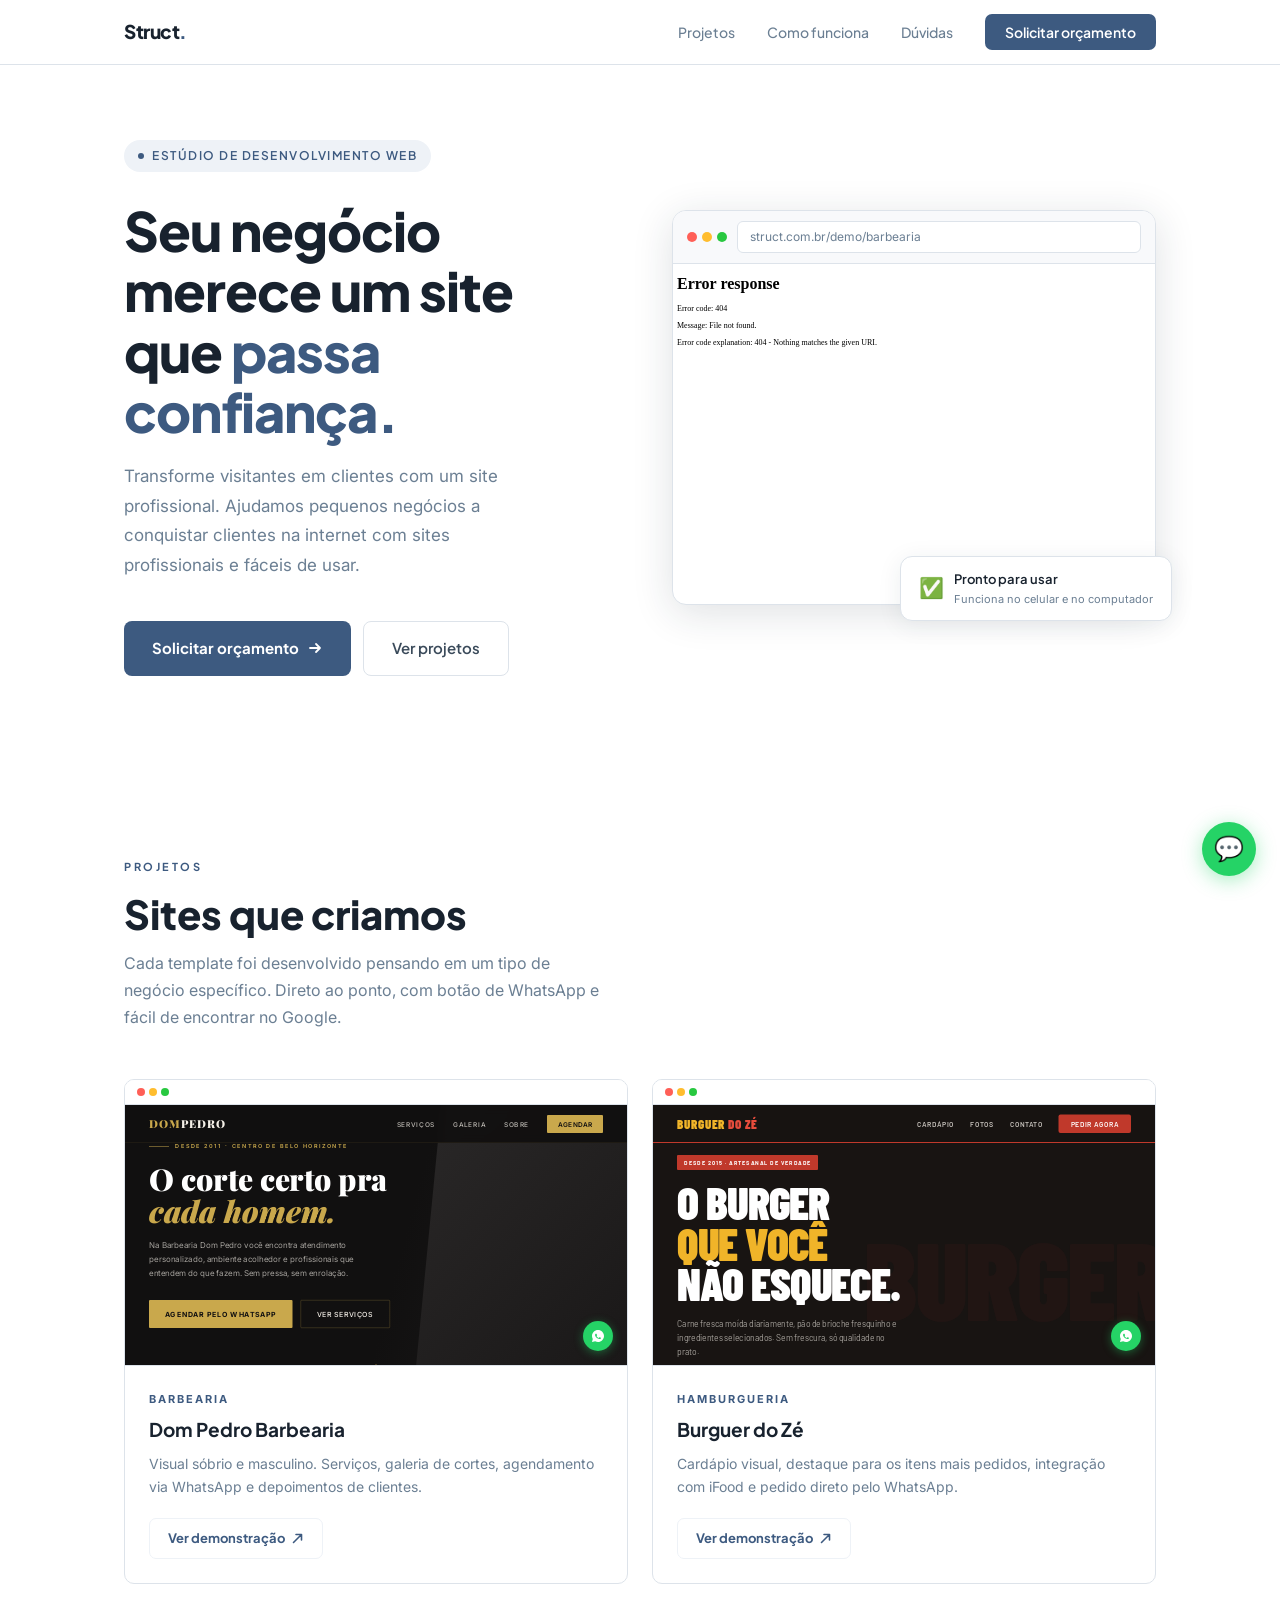
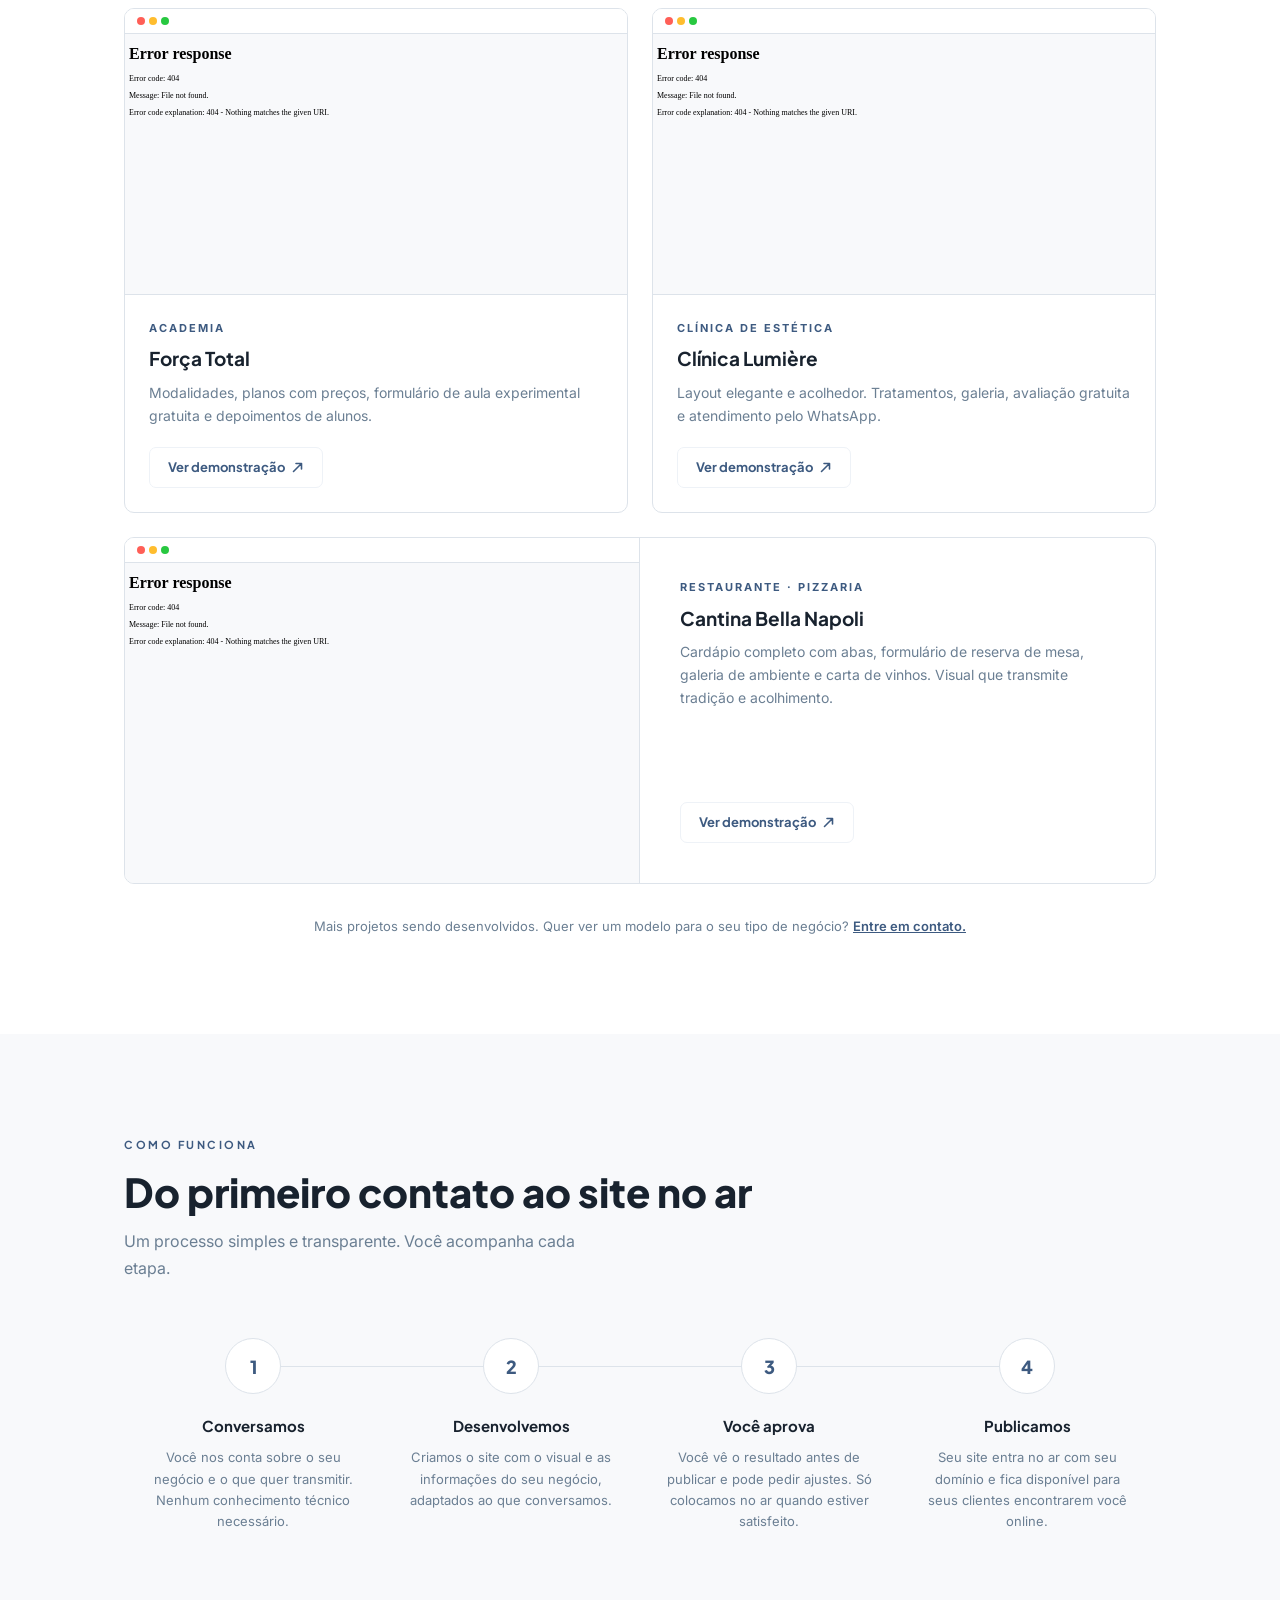
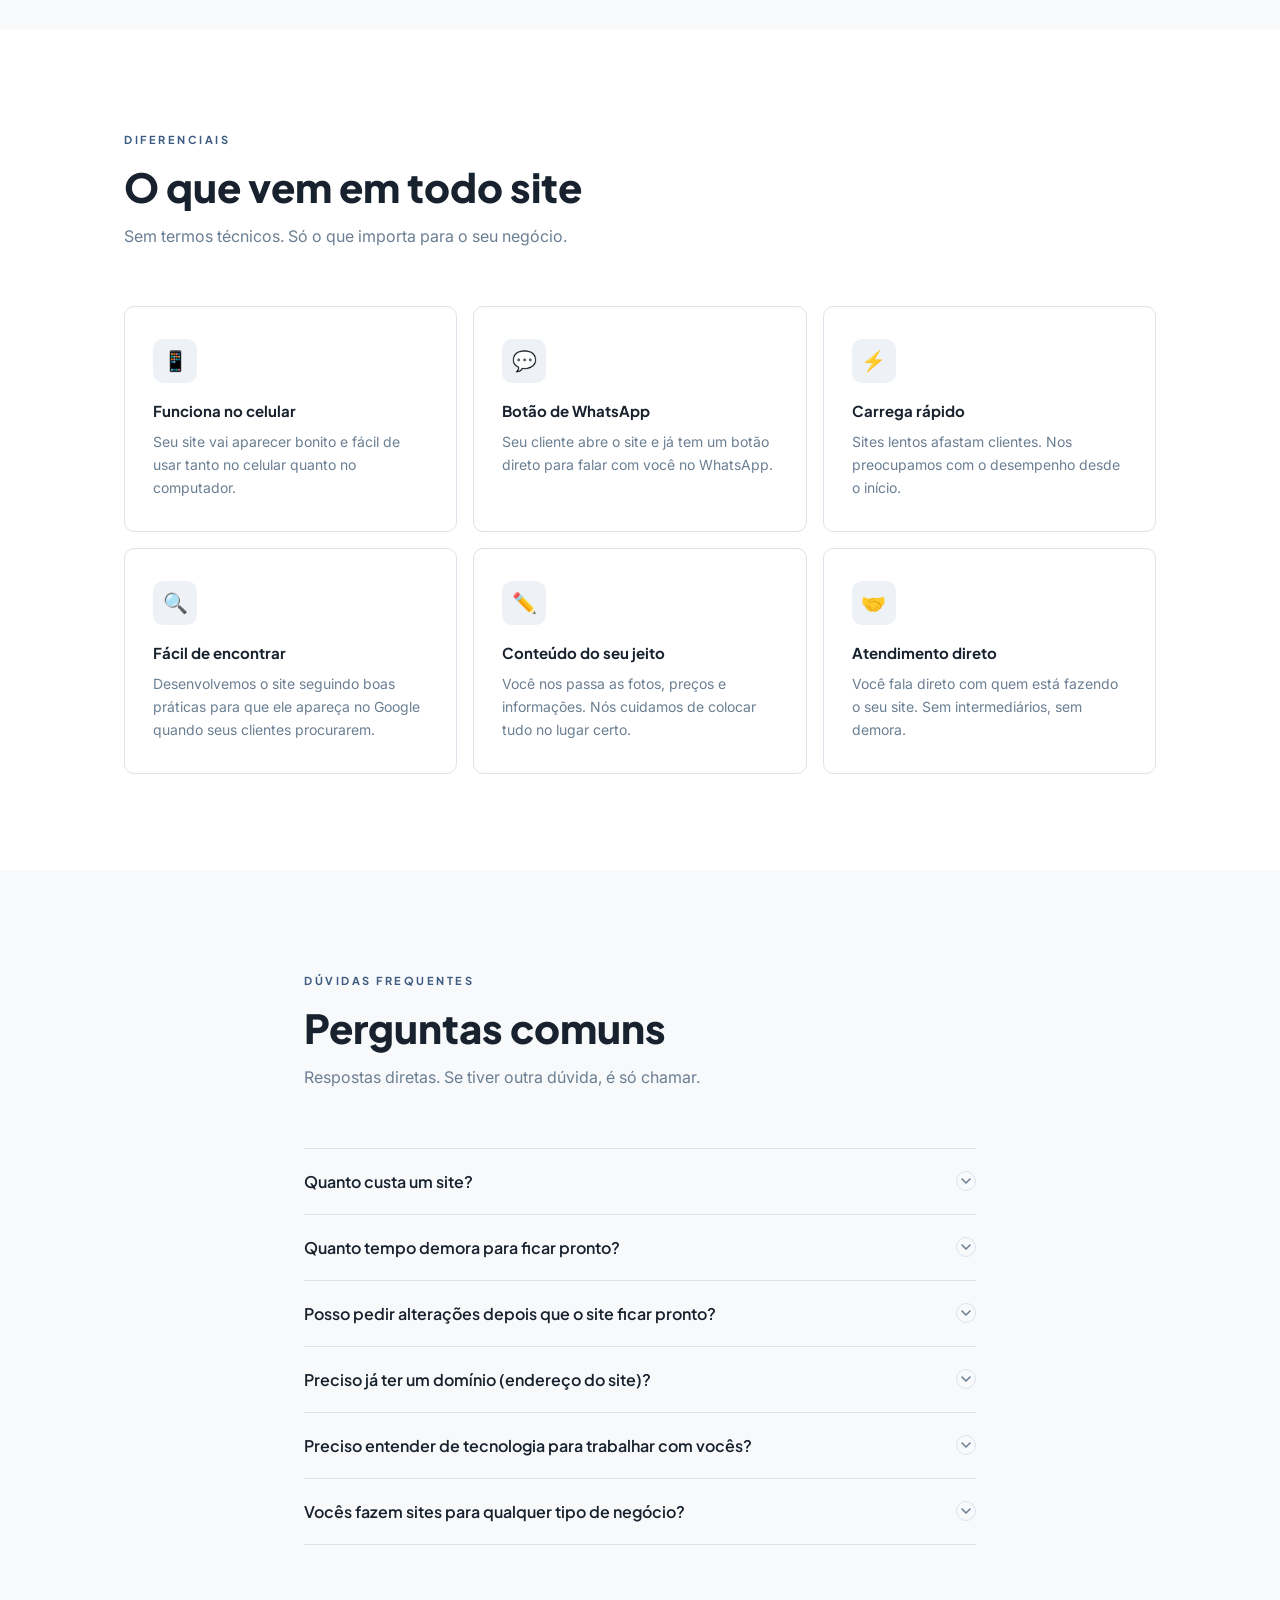
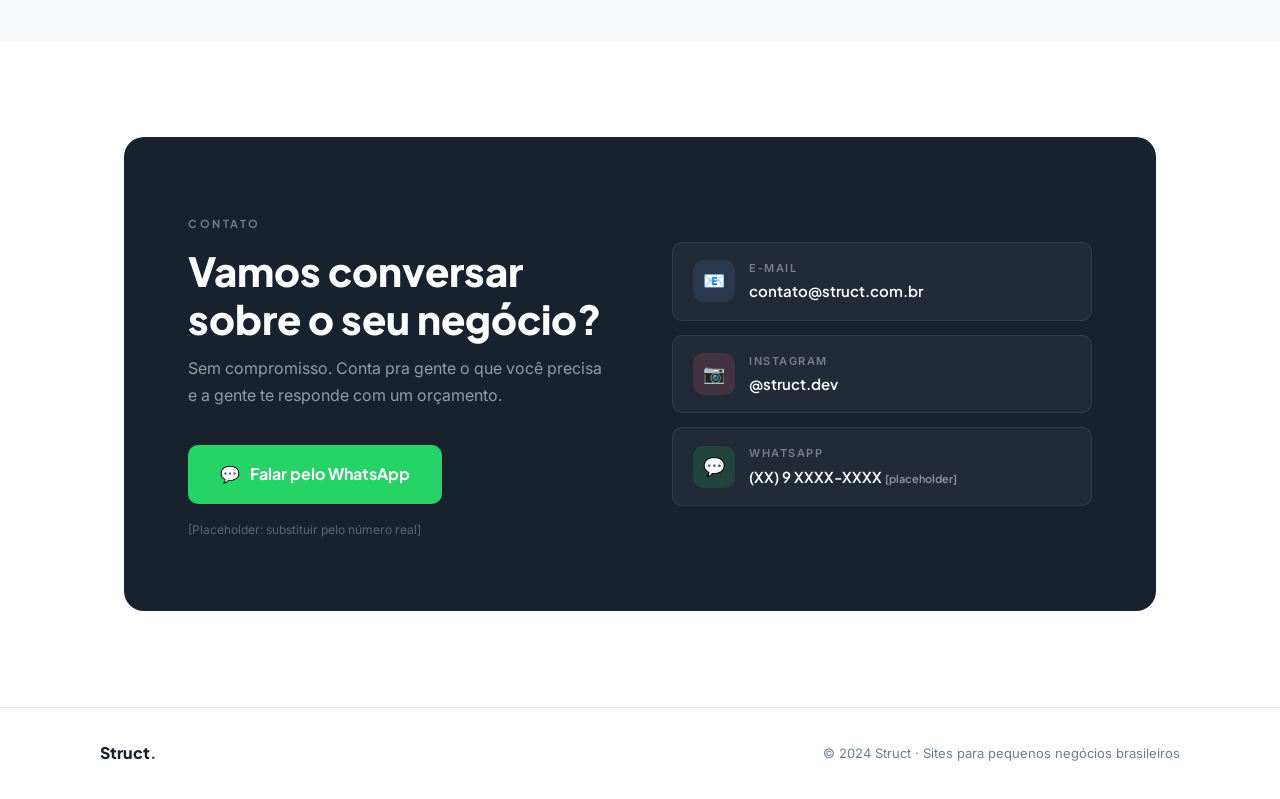
==== index.html @ 27873b00 "Correção final: Agora vai renomeei o css" ====
<!DOCTYPE html>
<html lang="pt-BR">
<head>
<meta charset="UTF-8">
<meta name="viewport" content="width=device-width, initial-scale=1.0">
<title>Struct — Sites para pequenos negócios</title>
<link rel="preconnect" href="https://fonts.googleapis.com">
<link href="https://fonts.googleapis.com/css2?family=Plus+Jakarta+Sans:wght@400;500;600;700;800&family=Inter:wght@400;500&display=swap" rel="stylesheet">

<link rel="stylesheet" href="style1.css">

</head>
<body>

<!-- ─── NAV ──────────────────────────────────────────────────────────────── -->
<nav id="main-nav">
  <div class="nav-inner">
    <a href="#" class="nav-logo">Struct<span>.</span></a>
    <ul class="nav-links">
      <li><a href="#projetos">Projetos</a></li>
      <li><a href="#como-funciona">Como funciona</a></li>
      <li><a href="#faq">Dúvidas</a></li>
      <li><a href="#contato" class="nav-cta">Solicitar orçamento</a></li>
    </ul>
    <button class="nav-mobile-btn" id="nav-toggle" aria-label="Menu">
      <span></span><span></span><span></span>
    </button>
  </div>
</nav>

<!-- ─── HERO ──────────────────────────────────────────────────────────────── -->
<section class="hero" id="hero">
  <div class="hero-text">
    <div class="hero-eyebrow">Estúdio de desenvolvimento web</div>
    <h1>Seu negócio merece um site que <em>passa confiança.</em></h1>
    <p class="hero-sub">
      Transforme visitantes em clientes com um site profissional. Ajudamos pequenos negócios a conquistar clientes na internet com sites profissionais e fáceis de usar.
    </p>
    <div class="hero-buttons">
      <a href="#contato" class="btn-primary">
        Solicitar orçamento
        <svg width="16" height="16" viewBox="0 0 16 16" fill="none"><path d="M3 8h10M9 4l4 4-4 4" stroke="currentColor" stroke-width="1.8" stroke-linecap="round" stroke-linejoin="round"/></svg>
      </a>
      <a href="#projetos" class="btn-secondary">Ver projetos</a>
    </div>
  </div>

  <!-- live preview in browser chrome -->
  <div class="hero-visual">
    <div class="hero-browser">
      <div class="hero-browser-bar">
        <div class="browser-dots">
          <div class="browser-dot"></div>
          <div class="browser-dot"></div>
          <div class="browser-dot"></div>
        </div>
        <div class="browser-url">struct.com.br/demo/barbearia</div>
      </div>
      <div class="hero-iframe-wrap">
        <iframe src="templates/barbearia.html" title="Preview barbearia" loading="lazy" tabindex="-1"></iframe>
      </div>
    </div>
    <div class="hero-badge">
      <div class="hero-badge-icon">✅</div>
      <div>
        <div class="hero-badge-text">Pronto para usar</div>
        <div class="hero-badge-sub">Funciona no celular e no computador</div>
      </div>
    </div>
  </div>
</section>

<!-- ─── PROJECTS ──────────────────────────────────────────────────────────── -->
<section class="section" id="projetos">
  <div class="container">
    <div class="projects-header">
      <div>
        <div class="label">Projetos</div>
        <h2 class="section-title">Sites que criamos</h2>
        <p class="section-sub">Cada template foi desenvolvido pensando em um tipo de negócio específico. Direto ao ponto, com botão de WhatsApp e fácil de encontrar no Google.</p>
      </div>
    </div>

    <div class="projects-grid">

      <!-- Barbearia -->
      <div class="project-card">
        <div class="project-preview">
          <div class="project-preview-bar">
            <div class="project-dots">
              <div class="project-dot"></div>
              <div class="project-dot"></div>
              <div class="project-dot"></div>
            </div>
          </div>
          <div class="project-iframe-outer">
            <iframe src="templates/barbearia/barbearia.html" title="Barbearia" loading="lazy" tabindex="-1"></iframe>
            <div class="project-overlay"></div>
          </div>
        </div>
        <div class="project-info">
          <div class="project-tag">Barbearia</div>
          <div class="project-name">Dom Pedro Barbearia</div>
          <p class="project-desc">Visual sóbrio e masculino. Serviços, galeria de cortes, agendamento via WhatsApp e depoimentos de clientes.</p>
          <a href="https://struct-dev.github.io/barbearia/" target="_blank" class="project-link">
            Ver demonstração
            <svg width="13" height="13" viewBox="0 0 13 13" fill="none"><path d="M2.5 10.5l8-8M5 2.5h5.5v5.5" stroke="currentColor" stroke-width="1.6" stroke-linecap="round" stroke-linejoin="round"/></svg>
          </a>
        </div>
      </div>

      <!-- Hamburgueria -->
      <div class="project-card">
        <div class="project-preview">
          <div class="project-preview-bar">
            <div class="project-dots">
              <div class="project-dot"></div>
              <div class="project-dot"></div>
              <div class="project-dot"></div>
            </div>
          </div>
          <div class="project-iframe-outer">
            <iframe src="templates/hamburgueria/hamburgueria.html" title="Hamburgueria" loading="lazy" tabindex="-1"></iframe>
            <div class="project-overlay"></div>
          </div>
        </div>
        <div class="project-info">
          <div class="project-tag">Hamburgueria</div>
          <div class="project-name">Burguer do Zé</div>
          <p class="project-desc">Cardápio visual, destaque para os itens mais pedidos, integração com iFood e pedido direto pelo WhatsApp.</p>
          <a href="https://struct-dev.github.io/hamburgueria/" target="_blank" class="project-link">
            Ver demonstração
            <svg width="13" height="13" viewBox="0 0 13 13" fill="none"><path d="M2.5 10.5l8-8M5 2.5h5.5v5.5" stroke="currentColor" stroke-width="1.6" stroke-linecap="round" stroke-linejoin="round"/></svg>
          </a>
        </div>
      </div>

      <!-- Academia -->
      <div class="project-card">
        <div class="project-preview">
          <div class="project-preview-bar">
            <div class="project-dots">
              <div class="project-dot"></div>
              <div class="project-dot"></div>
              <div class="project-dot"></div>
            </div>
          </div>
          <div class="project-iframe-outer">
            <iframe src="templates/academia.html" title="Academia" loading="lazy" tabindex="-1"></iframe>
            <div class="project-overlay"></div>
          </div>
        </div>
        <div class="project-info">
          <div class="project-tag">Academia</div>
          <div class="project-name">Força Total</div>
          <p class="project-desc">Modalidades, planos com preços, formulário de aula experimental gratuita e depoimentos de alunos.</p>
          <a href="templates/academia.html" target="_blank" class="project-link">
            Ver demonstração
            <svg width="13" height="13" viewBox="0 0 13 13" fill="none"><path d="M2.5 10.5l8-8M5 2.5h5.5v5.5" stroke="currentColor" stroke-width="1.6" stroke-linecap="round" stroke-linejoin="round"/></svg>
          </a>
        </div>
      </div>

      <!-- Clínica de Estética -->
      <div class="project-card">
        <div class="project-preview">
          <div class="project-preview-bar">
            <div class="project-dots">
              <div class="project-dot"></div>
              <div class="project-dot"></div>
              <div class="project-dot"></div>
            </div>
          </div>
          <div class="project-iframe-outer">
            <iframe src="templates/clinica-estetica.html" title="Clínica" loading="lazy" tabindex="-1"></iframe>
            <div class="project-overlay"></div>
          </div>
        </div>
        <div class="project-info">
          <div class="project-tag">Clínica de Estética</div>
          <div class="project-name">Clínica Lumière</div>
          <p class="project-desc">Layout elegante e acolhedor. Tratamentos, galeria, avaliação gratuita e atendimento pelo WhatsApp.</p>
          <a href="templates/clinica-estetica.html" target="_blank" class="project-link">
            Ver demonstração
            <svg width="13" height="13" viewBox="0 0 13 13" fill="none"><path d="M2.5 10.5l8-8M5 2.5h5.5v5.5" stroke="currentColor" stroke-width="1.6" stroke-linecap="round" stroke-linejoin="round"/></svg>
          </a>
        </div>
      </div>

      <!-- Restaurante — full width -->
      <div class="project-card" style="grid-column: 1 / -1;">
        <div style="display:grid; grid-template-columns:1fr 1fr; align-items:stretch;">
          <div class="project-preview" style="border-bottom:none; border-right:1px solid var(--rule);">
            <div class="project-preview-bar">
              <div class="project-dots">
                <div class="project-dot"></div>
                <div class="project-dot"></div>
                <div class="project-dot"></div>
              </div>
            </div>
            <div class="project-iframe-outer" style="height:320px;">
              <iframe src="templates/restaurante-pizzaria.html" title="Restaurante" loading="lazy" tabindex="-1"></iframe>
              <div class="project-overlay"></div>
            </div>
          </div>
          <div class="project-info" style="justify-content:center; padding:40px;">
            <div class="project-tag">Restaurante · Pizzaria</div>
            <div class="project-name">Cantina Bella Napoli</div>
            <p class="project-desc" style="margin-bottom:24px;">Cardápio completo com abas, formulário de reserva de mesa, galeria de ambiente e carta de vinhos. Visual que transmite tradição e acolhimento.</p>
            <a href="templates/restaurante-pizzaria.html" target="_blank" class="project-link">
              Ver demonstração
              <svg width="13" height="13" viewBox="0 0 13 13" fill="none"><path d="M2.5 10.5l8-8M5 2.5h5.5v5.5" stroke="currentColor" stroke-width="1.6" stroke-linecap="round" stroke-linejoin="round"/></svg>
            </a>
          </div>
        </div>
      </div>

    </div><!-- /projects-grid -->

    <!-- placeholder notice -->
    <p style="text-align:center; margin-top:32px; font-size:13px; color:var(--ink-soft);">
      Mais projetos sendo desenvolvidos. Quer ver um modelo para o seu tipo de negócio? <a href="#contato" style="color:var(--slate); font-weight:600;">Entre em contato.</a>
    </p>

  </div>
</section>

<!-- ─── HOW IT WORKS ──────────────────────────────────────────────────────── -->
<section class="section section--surface" id="como-funciona">
  <div class="container">
    <div class="label">Como funciona</div>
    <h2 class="section-title">Do primeiro contato ao site no ar</h2>
    <p class="section-sub">Um processo simples e transparente. Você acompanha cada etapa.</p>

    <div class="steps">
      <div class="step">
        <div class="step-num">1</div>
        <div class="step-title">Conversamos</div>
        <p class="step-text">Você nos conta sobre o seu negócio e o que quer transmitir. Nenhum conhecimento técnico necessário.</p>
      </div>
      <div class="step">
        <div class="step-num">2</div>
        <div class="step-title">Desenvolvemos</div>
        <p class="step-text">Criamos o site com o visual e as informações do seu negócio, adaptados ao que conversamos.</p>
      </div>
      <div class="step">
        <div class="step-num">3</div>
        <div class="step-title">Você aprova</div>
        <p class="step-text">Você vê o resultado antes de publicar e pode pedir ajustes. Só colocamos no ar quando estiver satisfeito.</p>
      </div>
      <div class="step">
        <div class="step-num">4</div>
        <div class="step-title">Publicamos</div>
        <p class="step-text">Seu site entra no ar com seu domínio e fica disponível para seus clientes encontrarem você online.</p>
      </div>
    </div>
  </div>
</section>

<!-- ─── DIFFERENTIALS ────────────────────────────────────────────────────── -->
<section class="section" id="diferenciais">
  <div class="container">
    <div class="label">Diferenciais</div>
    <h2 class="section-title">O que vem em todo site</h2>
    <p class="section-sub">Sem termos técnicos. Só o que importa para o seu negócio.</p>

    <div class="diff-grid">
      <div class="diff-card">
        <div class="diff-icon">📱</div>
        <div class="diff-title">Funciona no celular</div>
        <p class="diff-text">Seu site vai aparecer bonito e fácil de usar tanto no celular quanto no computador.</p>
      </div>
      <div class="diff-card">
        <div class="diff-icon">💬</div>
        <div class="diff-title">Botão de WhatsApp</div>
        <p class="diff-text">Seu cliente abre o site e já tem um botão direto para falar com você no WhatsApp.</p>
      </div>
      <div class="diff-card">
        <div class="diff-icon">⚡</div>
        <div class="diff-title">Carrega rápido</div>
        <p class="diff-text">Sites lentos afastam clientes. Nos preocupamos com o desempenho desde o início.</p>
      </div>
      <div class="diff-card">
        <div class="diff-icon">🔍</div>
        <div class="diff-title">Fácil de encontrar</div>
        <p class="diff-text">Desenvolvemos o site seguindo boas práticas para que ele apareça no Google quando seus clientes procurarem.</p>
      </div>
      <div class="diff-card">
        <div class="diff-icon">✏️</div>
        <div class="diff-title">Conteúdo do seu jeito</div>
        <p class="diff-text">Você nos passa as fotos, preços e informações. Nós cuidamos de colocar tudo no lugar certo.</p>
      </div>
      <div class="diff-card">
        <div class="diff-icon">🤝</div>
        <div class="diff-title">Atendimento direto</div>
        <p class="diff-text">Você fala direto com quem está fazendo o seu site. Sem intermediários, sem demora.</p>
      </div>
    </div>
  </div>
</section>

<!-- ─── FAQ ──────────────────────────────────────────────────────────────── -->
<section class="section section--surface" id="faq">
  <div class="container" style="max-width:720px;">
    <div class="label">Dúvidas frequentes</div>
    <h2 class="section-title">Perguntas comuns</h2>
    <p class="section-sub">Respostas diretas. Se tiver outra dúvida, é só chamar.</p>

    <div class="faq-list">

      <div class="faq-item">
        <button class="faq-question" data-faq>
          Quanto custa um site?
          <div class="faq-chevron">
            <svg width="12" height="12" viewBox="0 0 12 12" fill="none"><path d="M2 4l4 4 4-4" stroke="#6b7f93" stroke-width="1.6" stroke-linecap="round" stroke-linejoin="round"/></svg>
          </div>
        </button>
        <div class="faq-answer">
          <div class="faq-answer-inner">O valor varia de acordo com o que você precisa. Trabalhamos com orçamento personalizado após entendermos o seu negócio. Entre em contato sem compromisso e conversamos sobre o que faz sentido para você. <strong>[Placeholder: valores a definir]</strong></div>
        </div>
      </div>

      <div class="faq-item">
        <button class="faq-question" data-faq>
          Quanto tempo demora para ficar pronto?
          <div class="faq-chevron">
            <svg width="12" height="12" viewBox="0 0 12 12" fill="none"><path d="M2 4l4 4 4-4" stroke="#6b7f93" stroke-width="1.6" stroke-linecap="round" stroke-linejoin="round"/></svg>
          </div>
        </button>
        <div class="faq-answer">
          <div class="faq-answer-inner">Em geral, um site simples fica pronto entre 7 e 14 dias após você nos enviar as informações e fotos do negócio. O prazo exato depende do tamanho do projeto e dos ajustes solicitados.</div>
        </div>
      </div>

      <div class="faq-item">
        <button class="faq-question" data-faq>
          Posso pedir alterações depois que o site ficar pronto?
          <div class="faq-chevron">
            <svg width="12" height="12" viewBox="0 0 12 12" fill="none"><path d="M2 4l4 4 4-4" stroke="#6b7f93" stroke-width="1.6" stroke-linecap="round" stroke-linejoin="round"/></svg>
          </div>
        </button>
        <div class="faq-answer">
          <div class="faq-answer-inner">Sim. Antes da publicação, você pode pedir os ajustes que quiser. Após publicar, alterações pontuais fazem parte do nosso acompanhamento. Mudanças maiores são combinadas separadamente.</div>
        </div>
      </div>

      <div class="faq-item">
        <button class="faq-question" data-faq>
          Preciso já ter um domínio (endereço do site)?
          <div class="faq-chevron">
            <svg width="12" height="12" viewBox="0 0 12 12" fill="none"><path d="M2 4l4 4 4-4" stroke="#6b7f93" stroke-width="1.6" stroke-linecap="round" stroke-linejoin="round"/></svg>
          </div>
        </button>
        <div class="faq-answer">
          <div class="faq-answer-inner">Não precisa. Se quiser, cuidamos do registro do domínio para você. É um processo simples e nós orientamos tudo.</div>
        </div>
      </div>

      <div class="faq-item">
        <button class="faq-question" data-faq>
          Preciso entender de tecnologia para trabalhar com vocês?
          <div class="faq-chevron">
            <svg width="12" height="12" viewBox="0 0 12 12" fill="none"><path d="M2 4l4 4 4-4" stroke="#6b7f93" stroke-width="1.6" stroke-linecap="round" stroke-linejoin="round"/></svg>
          </div>
        </button>
        <div class="faq-answer">
          <div class="faq-answer-inner">Não. Você só precisa nos contar sobre o seu negócio e nos enviar as fotos e informações que quiser no site. O resto é com a gente.</div>
        </div>
      </div>

      <div class="faq-item">
        <button class="faq-question" data-faq>
          Vocês fazem sites para qualquer tipo de negócio?
          <div class="faq-chevron">
            <svg width="12" height="12" viewBox="0 0 12 12" fill="none"><path d="M2 4l4 4 4-4" stroke="#6b7f93" stroke-width="1.6" stroke-linecap="round" stroke-linejoin="round"/></svg>
          </div>
        </button>
        <div class="faq-answer">
          <div class="faq-answer-inner">Nosso foco são pequenos negócios brasileiros: barbearias, restaurantes, academias, clínicas, hamburguerias e negócios semelhantes. Se tiver dúvida se o seu negócio se encaixa, é só perguntar.</div>
        </div>
      </div>

    </div>
  </div>
</section>

<!-- ─── CONTACT ───────────────────────────────────────────────────────────── -->
<section class="section" id="contato">
  <div class="container">
    <div class="contact-box">
      <div>
        <div class="label" style="color:rgba(255,255,255,0.4);">Contato</div>
        <h2 class="section-title">Vamos conversar sobre o seu negócio?</h2>
        <p class="section-sub">Sem compromisso. Conta pra gente o que você precisa e a gente te responde com um orçamento.</p>
        <a href="https://wa.me/55XXXXXXXXXXX?text=Olá! Vi o portfólio da Struct e quero um orçamento para o meu negócio." class="btn-wa">
          <span>💬</span>
          Falar pelo WhatsApp
        </a>
        <p style="font-size:12px; color:rgba(255,255,255,0.3); margin-top:-8px;">
          [Placeholder: substituir pelo número real]
        </p>
      </div>

      <div class="contact-channels">
        <a href="mailto:contato@struct.com.br" class="contact-channel">
          <div class="channel-icon channel-icon--mail">📧</div>
          <div>
            <div class="channel-label">E-mail</div>
            <div class="channel-value">contato@struct.com.br</div>
          </div>
        </a>
        <a href="https://instagram.com/struct" target="_blank" class="contact-channel">
          <div class="channel-icon channel-icon--ig">📷</div>
          <div>
            <div class="channel-label">Instagram</div>
            <div class="channel-value">@struct.dev</div>
          </div>
        </a>
        <a href="https://wa.me/55XXXXXXXXXXX" class="contact-channel">
          <div class="channel-icon channel-icon--wa">💬</div>
          <div>
            <div class="channel-label">WhatsApp</div>
            <div class="channel-value">(XX) 9 XXXX-XXXX <span style="font-size:11px; opacity:.5;">[placeholder]</span></div>
          </div>
        </a>
      </div>
    </div>
  </div>
</section>

<!-- ─── FOOTER ────────────────────────────────────────────────────────────── -->
<footer>
  <div class="footer-inner">
    <a href="#" class="footer-logo">Struct<span>.</span></a>
    <p class="footer-copy">© 2024 Struct · Sites para pequenos negócios brasileiros</p>
  </div>
</footer>

<!-- whatsapp float -->
<a href="https://wa.me/55XXXXXXXXXXX" class="wa-float" title="Falar no WhatsApp">💬</a>

<!-- ─── JS ────────────────────────────────────────────────────────────────── -->
<script>
  // Mobile nav toggle
  const navToggle = document.getElementById('nav-toggle');
  const mainNav   = document.getElementById('main-nav');

  navToggle.addEventListener('click', () => {
    mainNav.classList.toggle('nav-mobile-open');
  });

  // Close mobile nav on link click
  document.querySelectorAll('.nav-links a').forEach(link => {
    link.addEventListener('click', () => mainNav.classList.remove('nav-mobile-open'));
  });

  // FAQ accordion
  document.querySelectorAll('[data-faq]').forEach(btn => {
    btn.addEventListener('click', () => {
      const item = btn.closest('.faq-item');
      const isOpen = item.classList.contains('open');

      // close all
      document.querySelectorAll('.faq-item.open').forEach(el => el.classList.remove('open'));

      // open clicked if it was closed
      if (!isOpen) item.classList.add('open');
    });
  });

  // Rotate hero preview on project card hover
  const heroIframe = document.querySelector('.hero-iframe-wrap iframe');
  const heroUrl = document.querySelector('.browser-url');

  const previews = [
    { src: 'templates/barbearia.html',          url: 'struct.com.br/demo/barbearia' },
    { src: 'templates/hamburgueria.html',        url: 'struct.com.br/demo/hamburgueria' },
    { src: 'templates/academia.html',            url: 'struct.com.br/demo/academia' },
    { src: 'templates/clinica-estetica.html',    url: 'struct.com.br/demo/clinica' },
    { src: 'templates/restaurante-pizzaria.html',url: 'struct.com.br/demo/restaurante' },
  ];

  document.querySelectorAll('.project-card').forEach((card, i) => {
    card.addEventListener('mouseenter', () => {
      if (!heroIframe) return;
      const p = previews[i];
      if (p && heroIframe.src !== location.origin + '/' + p.src) {
        heroIframe.src = p.src;
        heroUrl.textContent = p.url;
      }
    });
  });
</script>
</body>
</html>
---- style1.css ----
/* ─── RESET & BASE ─────────────────────────────────────────────────────────── */
*, *::before, *::after { margin: 0; padding: 0; box-sizing: border-box; }
html { scroll-behavior: smooth; font-size: 16px; }

:root {
  --slate:    #3d5a80;
  --slate-h:  #2e4668;
  --slate-bg: #eef2f7;
  --ink:      #18222e;
  --ink-mid:  #3a4a5a;
  --ink-soft: #6b7f93;
  --rule:     #dde3ea;
  --surface:  #f8f9fb;
  --white:    #ffffff;
  --green:    #25D366;

  --radius:   10px;
  --shadow:   0 4px 24px rgba(30,45,60,0.08);
  --shadow-h: 0 8px 40px rgba(30,45,60,0.14);
}

body {
  background: var(--white);
  color: var(--ink);
  font-family: 'Inter', sans-serif;
  line-height: 1.65;
  -webkit-font-smoothing: antialiased;
}

/* ─── UTILITIES ────────────────────────────────────────────────────────────── */
.container {
  max-width: 1080px;
  margin: 0 auto;
  padding: 0 24px;
}

.label {
  display: inline-block;
  font-family: 'Plus Jakarta Sans', sans-serif;
  font-size: 11px;
  font-weight: 700;
  letter-spacing: 2.5px;
  text-transform: uppercase;
  color: var(--slate);
  margin-bottom: 14px;
}

.section-title {
  font-family: 'Plus Jakarta Sans', sans-serif;
  font-size: clamp(28px, 4vw, 40px);
  font-weight: 800;
  color: var(--ink);
  line-height: 1.2;
  margin-bottom: 12px;
}

.section-sub {
  font-size: 16px;
  color: var(--ink-soft);
  max-width: 480px;
  line-height: 1.7;
  margin-bottom: 56px;
}

/* ─── NAV ──────────────────────────────────────────────────────────────────── */
nav {
  position: fixed; top: 0; left: 0; right: 0; z-index: 200;
  background: rgba(255,255,255,0.92);
  backdrop-filter: blur(16px);
  border-bottom: 1px solid var(--rule);
}

.nav-inner {
  display: flex;
  align-items: center;
  justify-content: space-between;
  height: 64px;
  max-width: 1080px;
  margin: 0 auto;
  padding: 0 24px;
}

.nav-logo {
  font-family: 'Plus Jakarta Sans', sans-serif;
  font-size: 19px;
  font-weight: 800;
  color: var(--ink);
  text-decoration: none;
  letter-spacing: -0.5px;
}

.nav-logo span {
  color: var(--slate);
}

.nav-links {
  display: flex;
  align-items: center;
  gap: 32px;
  list-style: none;
}

.nav-links a {
  font-family: 'Plus Jakarta Sans', sans-serif;
  font-size: 14px;
  font-weight: 500;
  color: var(--ink-soft);
  text-decoration: none;
  transition: color .2s;
}
.nav-links a:hover { color: var(--ink); }

.nav-cta {
  background: var(--slate);
  color: var(--white) !important;
  padding: 9px 20px;
  border-radius: 7px;
  font-weight: 600 !important;
  transition: background .2s !important;
}
.nav-cta:hover { background: var(--slate-h) !important; }

.nav-mobile-btn {
  display: none;
  background: none; border: none;
  cursor: pointer;
  flex-direction: column;
  gap: 5px;
  padding: 4px;
}
.nav-mobile-btn span {
  display: block; width: 22px; height: 2px;
  background: var(--ink); border-radius: 2px;
  transition: all .25s;
}

/* ─── HERO ─────────────────────────────────────────────────────────────────── */
.hero {
  padding: 140px 24px 80px;
  max-width: 1080px;
  margin: 0 auto;
  display: grid;
  grid-template-columns: 1fr 1fr;
  gap: 64px;
  align-items: center;
}

.hero-text {}

.hero-eyebrow {
  display: inline-flex;
  align-items: center;
  gap: 8px;
  background: var(--slate-bg);
  color: var(--slate);
  font-family: 'Plus Jakarta Sans', sans-serif;
  font-size: 12px;
  font-weight: 600;
  letter-spacing: 1.5px;
  text-transform: uppercase;
  padding: 6px 14px;
  border-radius: 100px;
  margin-bottom: 28px;
}

.hero-eyebrow::before {
  content: '';
  width: 6px; height: 6px;
  background: var(--slate);
  border-radius: 50%;
  flex-shrink: 0;
}

.hero h1 {
  font-family: 'Plus Jakarta Sans', sans-serif;
  font-size: clamp(36px, 5vw, 54px);
  font-weight: 800;
  line-height: 1.12;
  color: var(--ink);
  letter-spacing: -1px;
  margin-bottom: 20px;
}

.hero h1 em {
  font-style: normal;
  color: var(--slate);
}

.hero-sub {
  font-size: 17px;
  color: var(--ink-soft);
  line-height: 1.75;
  margin-bottom: 40px;
  max-width: 400px;
}

.hero-buttons {
  display: flex;
  gap: 12px;
  flex-wrap: wrap;
}

.btn-primary {
  background: var(--slate);
  color: var(--white);
  padding: 14px 28px;
  border-radius: 8px;
  font-family: 'Plus Jakarta Sans', sans-serif;
  font-size: 15px;
  font-weight: 700;
  text-decoration: none;
  border: none; cursor: pointer;
  transition: background .2s, transform .15s;
  display: inline-flex; align-items: center; gap: 8px;
}
.btn-primary:hover { background: var(--slate-h); transform: translateY(-1px); }

.btn-secondary {
  background: transparent;
  color: var(--ink-mid);
  padding: 14px 28px;
  border-radius: 8px;
  border: 1.5px solid var(--rule);
  font-family: 'Plus Jakarta Sans', sans-serif;
  font-size: 15px;
  font-weight: 600;
  text-decoration: none;
  transition: border-color .2s, color .2s;
  display: inline-flex; align-items: center; gap: 8px;
}
.btn-secondary:hover { border-color: var(--slate); color: var(--slate); }

/* Hero visual side */
.hero-visual {
  position: relative;
}

.hero-browser {
  background: var(--white);
  border-radius: 14px;
  box-shadow: var(--shadow-h);
  overflow: hidden;
  border: 1px solid var(--rule);
}

.hero-browser-bar {
  background: var(--surface);
  padding: 10px 14px;
  display: flex;
  align-items: center;
  gap: 10px;
  border-bottom: 1px solid var(--rule);
}

.browser-dots {
  display: flex; gap: 5px;
}
.browser-dot {
  width: 10px; height: 10px;
  border-radius: 50%;
}
.browser-dot:nth-child(1) { background: #ff5f57; }
.browser-dot:nth-child(2) { background: #ffbd2e; }
.browser-dot:nth-child(3) { background: #28c840; }

.browser-url {
  flex: 1;
  background: var(--white);
  border: 1px solid var(--rule);
  border-radius: 6px;
  padding: 5px 12px;
  font-size: 12px;
  color: var(--ink-soft);
  font-family: 'Inter', monospace;
}

.hero-iframe-wrap {
  height: 340px;
  overflow: hidden;
  position: relative;
}

.hero-iframe-wrap iframe {
  width: 200%;
  height: 200%;
  border: none;
  transform: scale(0.5);
  transform-origin: top left;
  pointer-events: none;
}

.hero-badge {
  position: absolute;
  bottom: -16px; right: -16px;
  background: var(--white);
  border: 1px solid var(--rule);
  border-radius: 12px;
  padding: 12px 18px;
  box-shadow: var(--shadow);
  display: flex;
  align-items: center;
  gap: 10px;
}

.hero-badge-icon { font-size: 20px; }
.hero-badge-text { font-family: 'Plus Jakarta Sans', sans-serif; font-size: 13px; font-weight: 600; color: var(--ink); }
.hero-badge-sub { font-size: 11px; color: var(--ink-soft); }

/* ─── SECTION WRAPPER ──────────────────────────────────────────────────────── */
.section {
  padding: 96px 0;
}

.section--surface {
  background: var(--surface);
}

.section--dark {
  background: var(--ink);
}

/* ─── PROJECTS ─────────────────────────────────────────────────────────────── */
.projects-header {
  display: flex;
  justify-content: space-between;
  align-items: flex-end;
  margin-bottom: 48px;
  gap: 24px;
  flex-wrap: wrap;
}

.projects-header .section-sub {
  margin-bottom: 0;
}

.projects-grid {
  display: grid;
  grid-template-columns: 1fr 1fr;
  gap: 24px;
}

.project-card {
  background: var(--white);
  border-radius: var(--radius);
  border: 1px solid var(--rule);
  overflow: hidden;
  transition: box-shadow .25s, transform .25s;
  display: flex;
  flex-direction: column;
}

.project-card:hover {
  box-shadow: var(--shadow-h);
  transform: translateY(-3px);
}

/* project preview window */
.project-preview {
  position: relative;
  background: var(--surface);
  border-bottom: 1px solid var(--rule);
}

.project-preview-bar {
  background: var(--white);
  padding: 8px 12px;
  display: flex;
  align-items: center;
  gap: 8px;
  border-bottom: 1px solid var(--rule);
}

.project-dots { display: flex; gap: 4px; }
.project-dot {
  width: 8px; height: 8px; border-radius: 50%;
}
.project-dot:nth-child(1) { background: #ff5f57; }
.project-dot:nth-child(2) { background: #ffbd2e; }
.project-dot:nth-child(3) { background: #28c840; }

.project-iframe-outer {
  height: 260px;
  overflow: hidden;
  position: relative;
}

.project-iframe-outer iframe {
  width: 200%;
  height: 200%;
  border: none;
  transform: scale(0.5);
  transform-origin: top left;
  pointer-events: none;
  display: block;
}

.project-overlay {
  position: absolute;
  inset: 0;
  background: transparent;
  cursor: default;
}

/* project info */
.project-info {
  padding: 24px;
  display: flex;
  flex-direction: column;
  flex: 1;
}

.project-tag {
  font-size: 11px;
  font-weight: 700;
  letter-spacing: 2px;
  text-transform: uppercase;
  color: var(--slate);
  margin-bottom: 6px;
}

.project-name {
  font-family: 'Plus Jakarta Sans', sans-serif;
  font-size: 19px;
  font-weight: 700;
  color: var(--ink);
  margin-bottom: 6px;
}

.project-desc {
  font-size: 14px;
  color: var(--ink-soft);
  line-height: 1.65;
  flex: 1;
  margin-bottom: 20px;
}

.project-link {
  display: inline-flex;
  align-items: center;
  gap: 6px;
  font-family: 'Plus Jakarta Sans', sans-serif;
  font-size: 13px;
  font-weight: 700;
  color: var(--slate);
  text-decoration: none;
  padding: 9px 18px;
  border: 1.5px solid var(--slate-bg);
  border-radius: 7px;
  align-self: flex-start;
  transition: background .2s, border-color .2s;
}

.project-link:hover {
  background: var(--slate-bg);
  border-color: var(--slate);
}

.project-link svg { flex-shrink: 0; }

/* ─── HOW IT WORKS ─────────────────────────────────────────────────────────── */
.steps {
  display: grid;
  grid-template-columns: repeat(4, 1fr);
  gap: 0;
  margin-top: 56px;
  position: relative;
}

/* connecting line */
.steps::before {
  content: '';
  position: absolute;
  top: 28px;
  left: calc(12.5% + 16px);
  right: calc(12.5% + 16px);
  height: 1px;
  background: var(--rule);
  z-index: 0;
}

.step {
  display: flex;
  flex-direction: column;
  align-items: center;
  text-align: center;
  padding: 0 20px;
  position: relative;
  z-index: 1;
}

.step-num {
  width: 56px; height: 56px;
  border-radius: 50%;
  background: var(--white);
  border: 1.5px solid var(--rule);
  display: flex; align-items: center; justify-content: center;
  font-family: 'Plus Jakarta Sans', sans-serif;
  font-size: 18px;
  font-weight: 800;
  color: var(--slate);
  margin-bottom: 20px;
  flex-shrink: 0;
  transition: background .2s, border-color .2s;
}

.step:hover .step-num {
  background: var(--slate);
  color: var(--white);
  border-color: var(--slate);
}

.step-title {
  font-family: 'Plus Jakarta Sans', sans-serif;
  font-size: 15px;
  font-weight: 700;
  color: var(--ink);
  margin-bottom: 8px;
}

.step-text {
  font-size: 13px;
  color: var(--ink-soft);
  line-height: 1.65;
}

/* ─── DIFFERENTIALS ────────────────────────────────────────────────────────── */
.diff-grid {
  display: grid;
  grid-template-columns: repeat(3, 1fr);
  gap: 16px;
  margin-top: 56px;
}

.diff-card {
  background: var(--white);
  border: 1px solid var(--rule);
  border-radius: var(--radius);
  padding: 32px 28px;
  transition: box-shadow .2s;
}

.diff-card:hover {
  box-shadow: var(--shadow);
}

.diff-icon {
  width: 44px; height: 44px;
  background: var(--slate-bg);
  border-radius: 10px;
  display: flex; align-items: center; justify-content: center;
  font-size: 20px;
  margin-bottom: 16px;
}

.diff-title {
  font-family: 'Plus Jakarta Sans', sans-serif;
  font-size: 15px;
  font-weight: 700;
  color: var(--ink);
  margin-bottom: 6px;
}

.diff-text {
  font-size: 14px;
  color: var(--ink-soft);
  line-height: 1.65;
}

/* ─── FAQ ──────────────────────────────────────────────────────────────────── */
.faq-list {
  margin-top: 48px;
  display: flex;
  flex-direction: column;
  gap: 0;
  border-top: 1px solid var(--rule);
}

.faq-item {
  border-bottom: 1px solid var(--rule);
}

.faq-question {
  display: flex;
  align-items: center;
  justify-content: space-between;
  gap: 16px;
  padding: 22px 0;
  cursor: pointer;
  background: none;
  border: none;
  width: 100%;
  text-align: left;
  font-family: 'Plus Jakarta Sans', sans-serif;
  font-size: 16px;
  font-weight: 600;
  color: var(--ink);
  transition: color .2s;
}

.faq-question:hover { color: var(--slate); }

.faq-chevron {
  width: 20px; height: 20px;
  border: 1.5px solid var(--rule);
  border-radius: 50%;
  display: flex; align-items: center; justify-content: center;
  flex-shrink: 0;
  transition: transform .25s, background .2s, border-color .2s;
}

.faq-chevron svg { transition: transform .25s; }

.faq-item.open .faq-chevron {
  background: var(--slate);
  border-color: var(--slate);
}

.faq-item.open .faq-chevron svg { transform: rotate(180deg); }
.faq-item.open .faq-chevron svg path { stroke: white; }

.faq-answer {
  max-height: 0;
  overflow: hidden;
  transition: max-height .3s ease, padding .3s ease;
}

.faq-answer-inner {
  padding: 0 0 22px;
  font-size: 15px;
  color: var(--ink-soft);
  line-height: 1.75;
  max-width: 600px;
}

.faq-item.open .faq-answer {
  max-height: 200px;
}

/* ─── CONTACT ──────────────────────────────────────────────────────────────── */
.contact-box {
  background: var(--ink);
  border-radius: 20px;
  padding: 72px 64px;
  display: grid;
  grid-template-columns: 1fr 1fr;
  gap: 64px;
  align-items: center;
}

.contact-box .section-title { color: var(--white); margin-bottom: 12px; }

.contact-box .section-sub {
  color: rgba(255,255,255,0.55);
  margin-bottom: 36px;
}

.contact-channels {
  display: flex;
  flex-direction: column;
  gap: 14px;
}

.contact-channel {
  display: flex;
  align-items: center;
  gap: 14px;
  text-decoration: none;
  padding: 16px 20px;
  border-radius: 10px;
  border: 1px solid rgba(255,255,255,0.08);
  background: rgba(255,255,255,0.04);
  transition: background .2s, border-color .2s;
}
.contact-channel:hover { background: rgba(255,255,255,0.08); border-color: rgba(255,255,255,0.15); }

.channel-icon {
  width: 42px; height: 42px;
  border-radius: 10px;
  display: flex; align-items: center; justify-content: center;
  font-size: 18px;
  flex-shrink: 0;
}

.channel-icon--wa  { background: rgba(37,211,102,0.15); }
.channel-icon--mail { background: rgba(61,90,128,0.3); }
.channel-icon--ig  { background: rgba(255,100,130,0.15); }

.channel-label {
  font-size: 11px;
  font-weight: 600;
  letter-spacing: 1.5px;
  text-transform: uppercase;
  color: rgba(255,255,255,0.4);
  margin-bottom: 2px;
}

.channel-value {
  font-family: 'Plus Jakarta Sans', sans-serif;
  font-size: 15px;
  font-weight: 600;
  color: var(--white);
}

/* big whatsapp button */
.btn-wa {
  display: inline-flex;
  align-items: center;
  gap: 10px;
  background: var(--green);
  color: var(--white);
  padding: 16px 32px;
  border-radius: 10px;
  font-family: 'Plus Jakarta Sans', sans-serif;
  font-size: 16px;
  font-weight: 700;
  text-decoration: none;
  transition: opacity .2s, transform .15s;
  margin-bottom: 24px;
}
.btn-wa:hover { opacity: 0.9; transform: translateY(-1px); }

/* ─── FOOTER ───────────────────────────────────────────────────────────────── */
footer {
  border-top: 1px solid var(--rule);
  padding: 32px 24px;
}

.footer-inner {
  max-width: 1080px;
  margin: 0 auto;
  display: flex;
  align-items: center;
  justify-content: space-between;
  gap: 16px;
  flex-wrap: wrap;
}

.footer-logo {
  font-family: 'Plus Jakarta Sans', sans-serif;
  font-size: 16px;
  font-weight: 800;
  color: var(--ink);
  text-decoration: none;
}
.footer-logo span { color: var(--slate); }

.footer-copy {
  font-size: 13px;
  color: var(--ink-soft);
}

/* ─── WHATSAPP FLOAT ───────────────────────────────────────────────────────── */
.wa-float {
  position: fixed;
  bottom: 24px; right: 24px;
  z-index: 300;
  background: var(--green);
  color: white;
  width: 54px; height: 54px;
  border-radius: 50%;
  display: flex; align-items: center; justify-content: center;
  text-decoration: none;
  box-shadow: 0 4px 20px rgba(37,211,102,0.4);
  font-size: 24px;
  transition: transform .2s;
}
.wa-float:hover { transform: scale(1.08); }

/* ─── MOBILE ───────────────────────────────────────────────────────────────── */
@media (max-width: 900px) {
  .nav-links { display: none; }
  .nav-mobile-btn { display: flex; }

  .hero {
    grid-template-columns: 1fr;
    padding: 100px 24px 56px;
    gap: 40px;
  }

  .hero-visual { display: none; }

  .projects-grid { grid-template-columns: 1fr; }

  .steps {
    grid-template-columns: 1fr 1fr;
    gap: 40px;
  }
  .steps::before { display: none; }

  .diff-grid { grid-template-columns: 1fr 1fr; }

  .contact-box {
    grid-template-columns: 1fr;
    padding: 40px 28px;
    gap: 40px;
  }

  .projects-header { flex-direction: column; align-items: flex-start; }
}

@media (max-width: 600px) {
  .steps { grid-template-columns: 1fr; }
  .diff-grid { grid-template-columns: 1fr; }
  .hero h1 { font-size: 36px; }
}

/* ─── MOBILE NAV OPEN ──────────────────────────────────────────────────────── */
.nav-mobile-open .nav-links {
  display: flex;
  flex-direction: column;
  position: fixed;
  top: 64px; left: 0; right: 0;
  background: var(--white);
  border-bottom: 1px solid var(--rule);
  padding: 20px 24px 24px;
  gap: 20px;
  box-shadow: 0 8px 24px rgba(0,0,0,0.06);
}
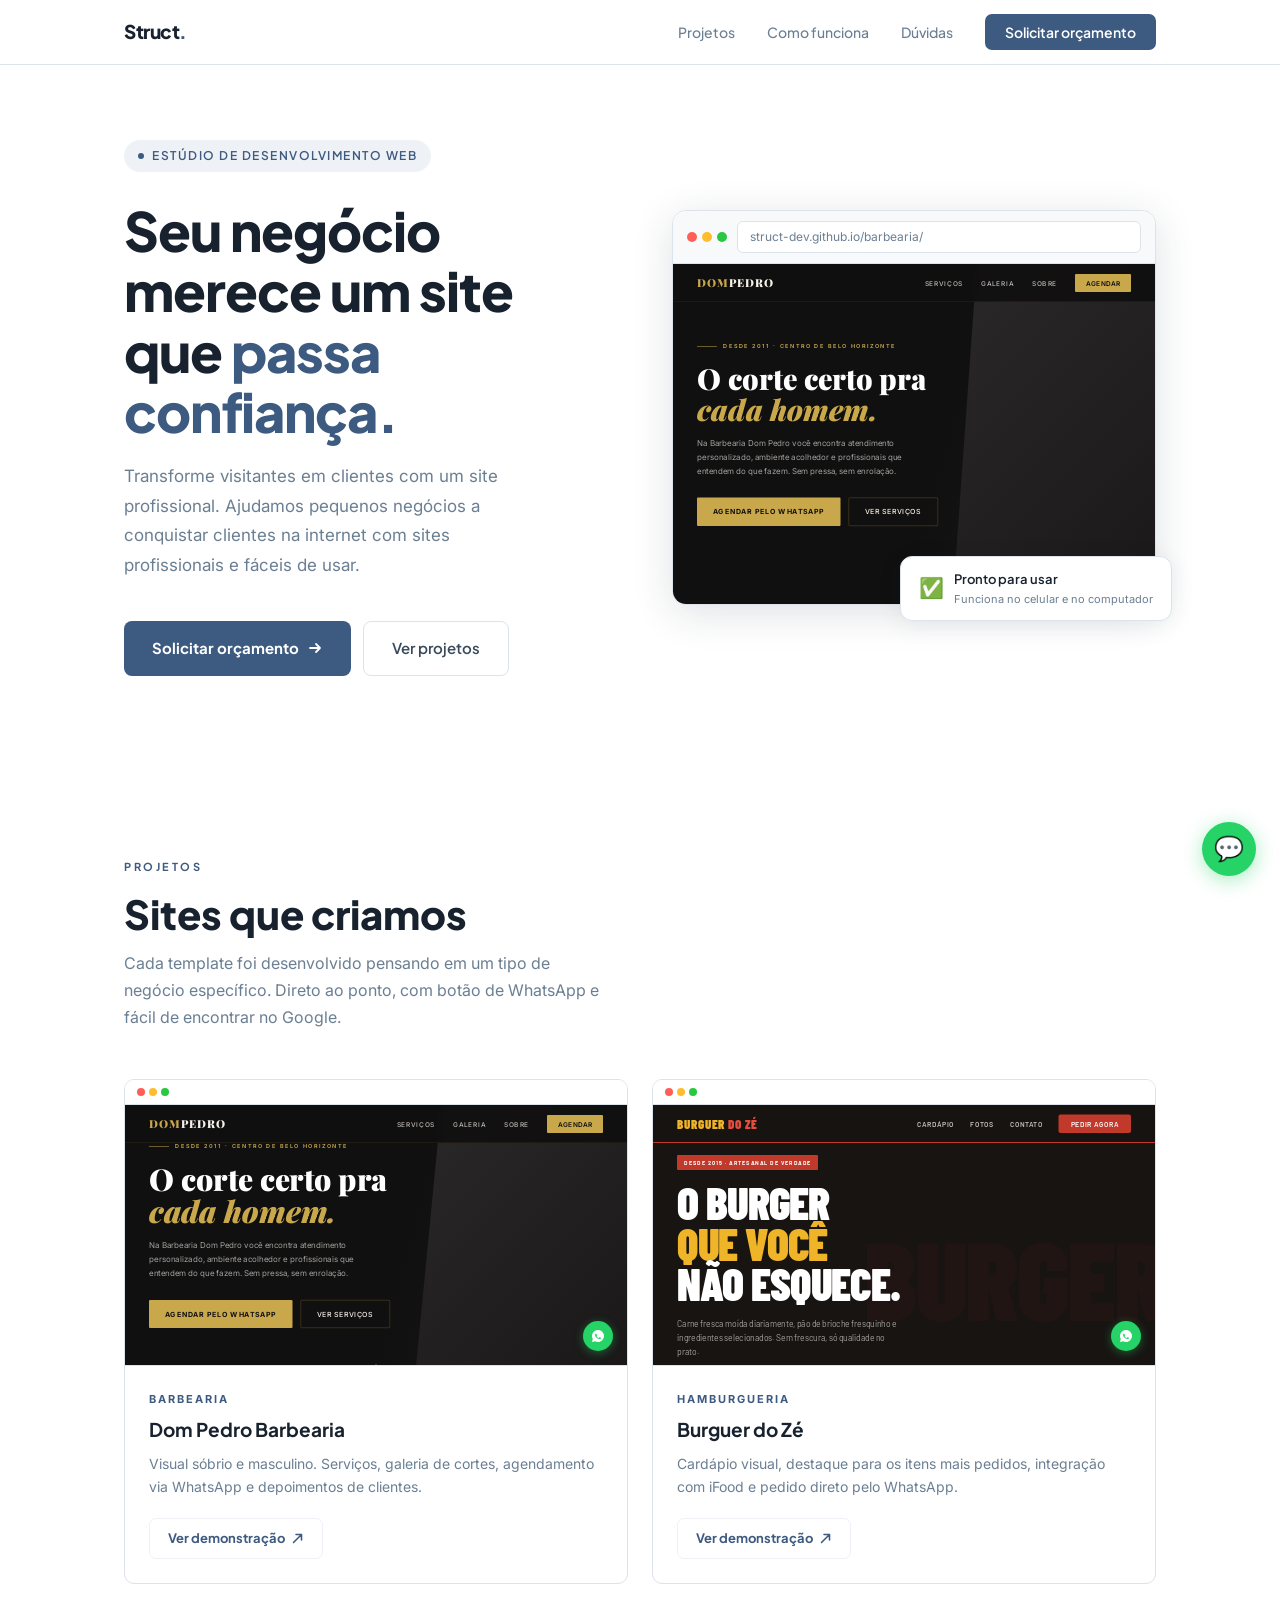
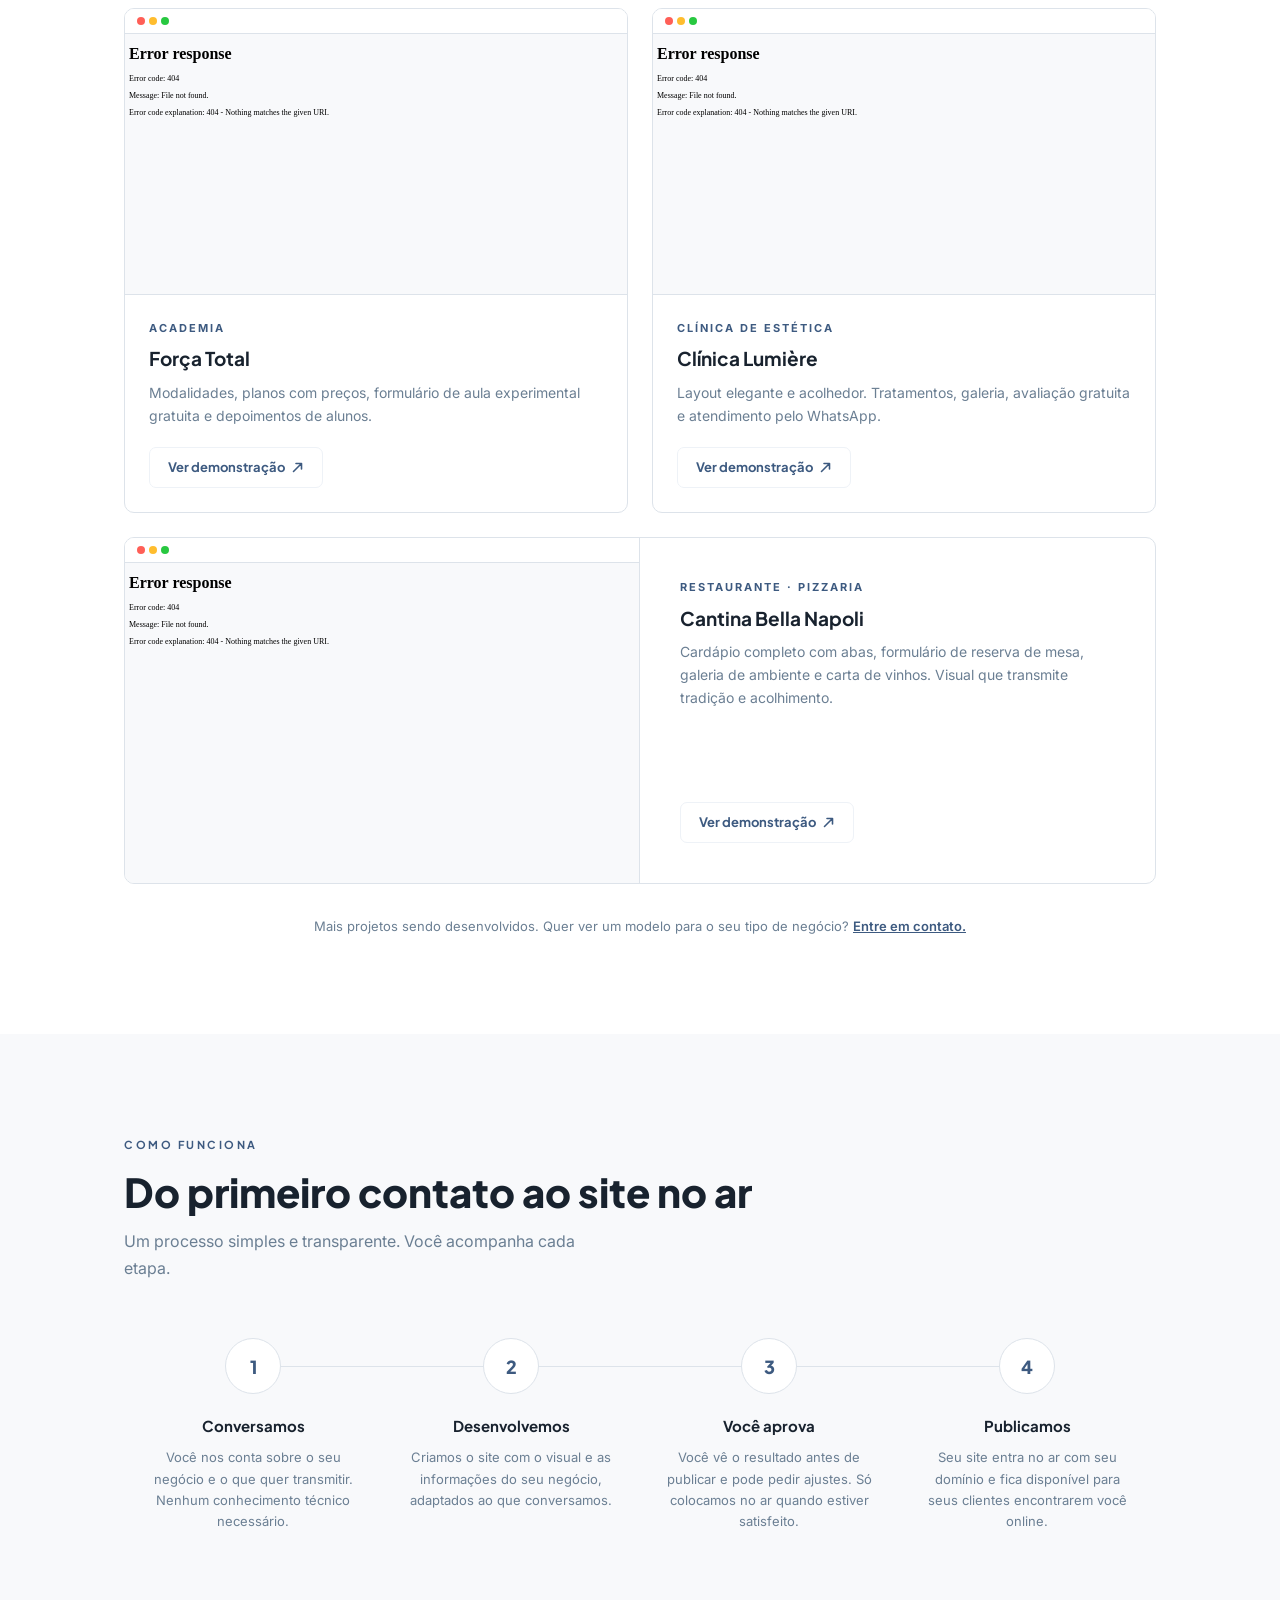
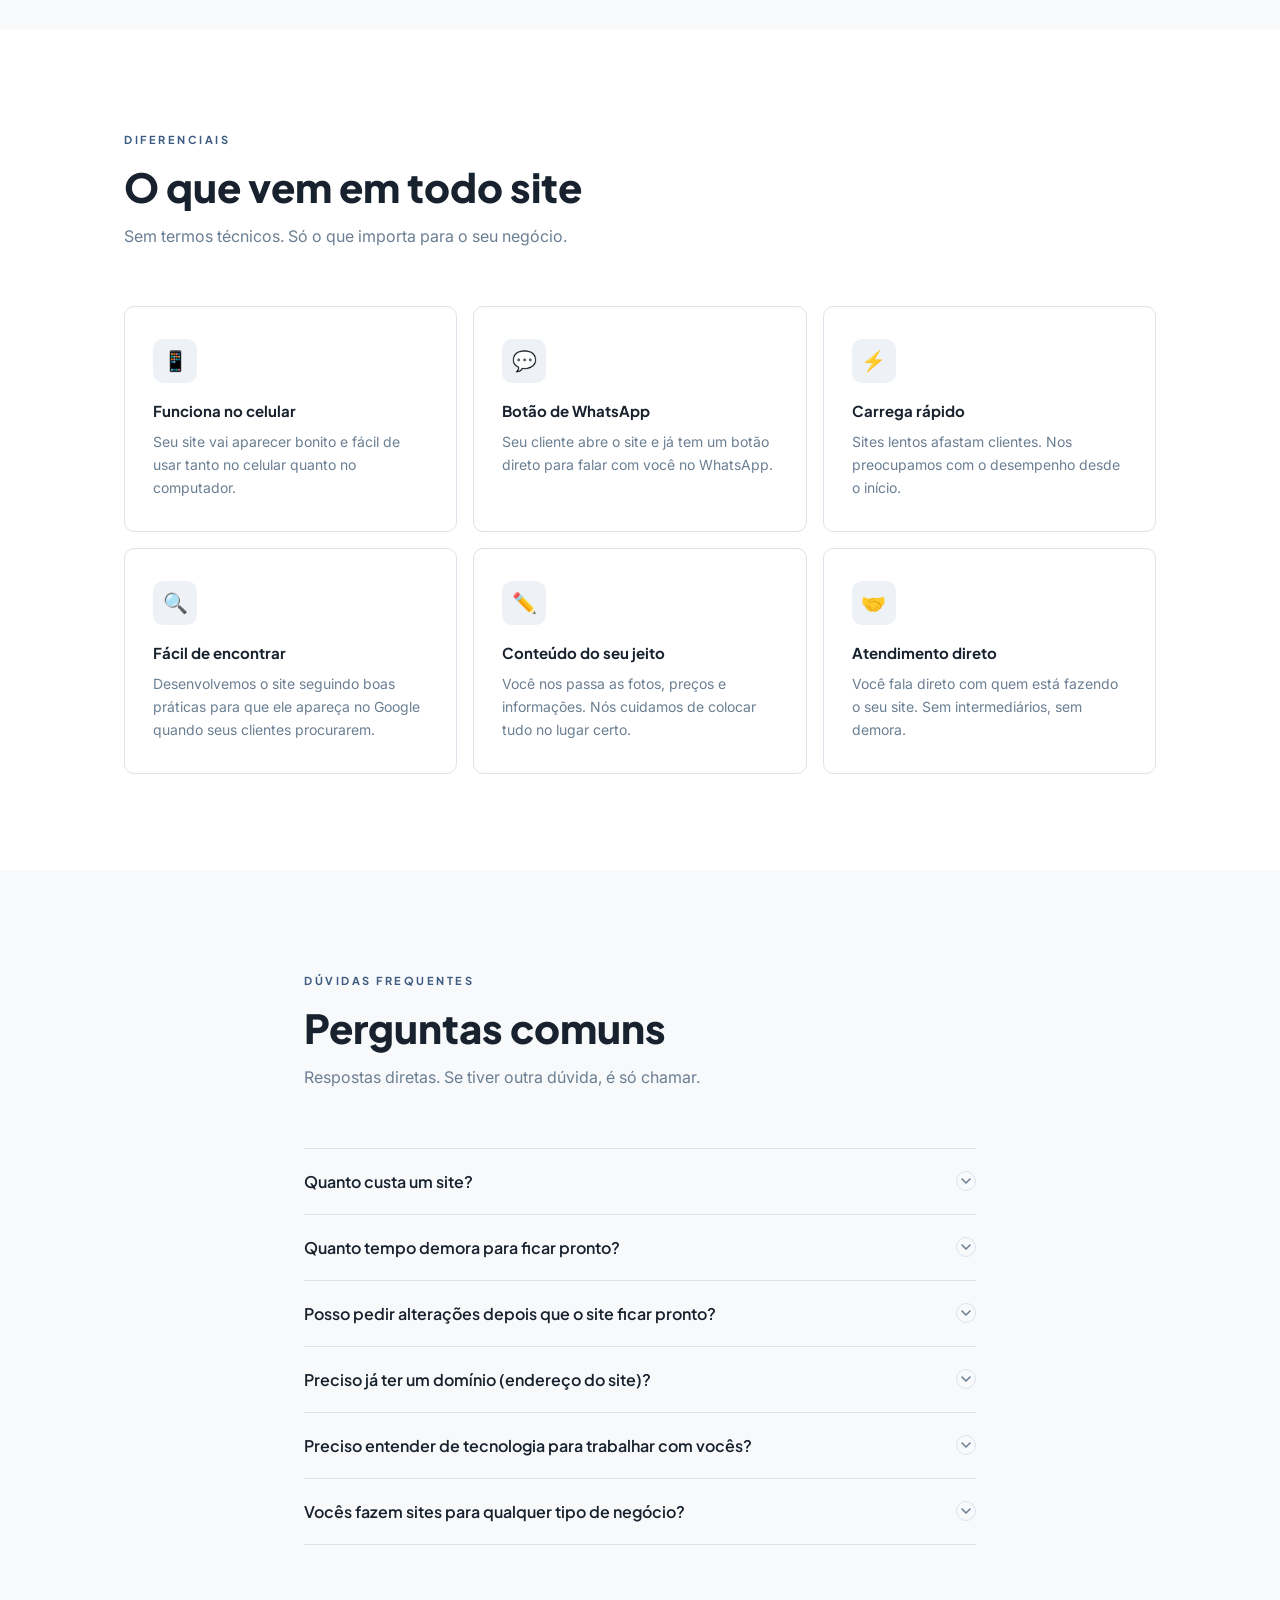
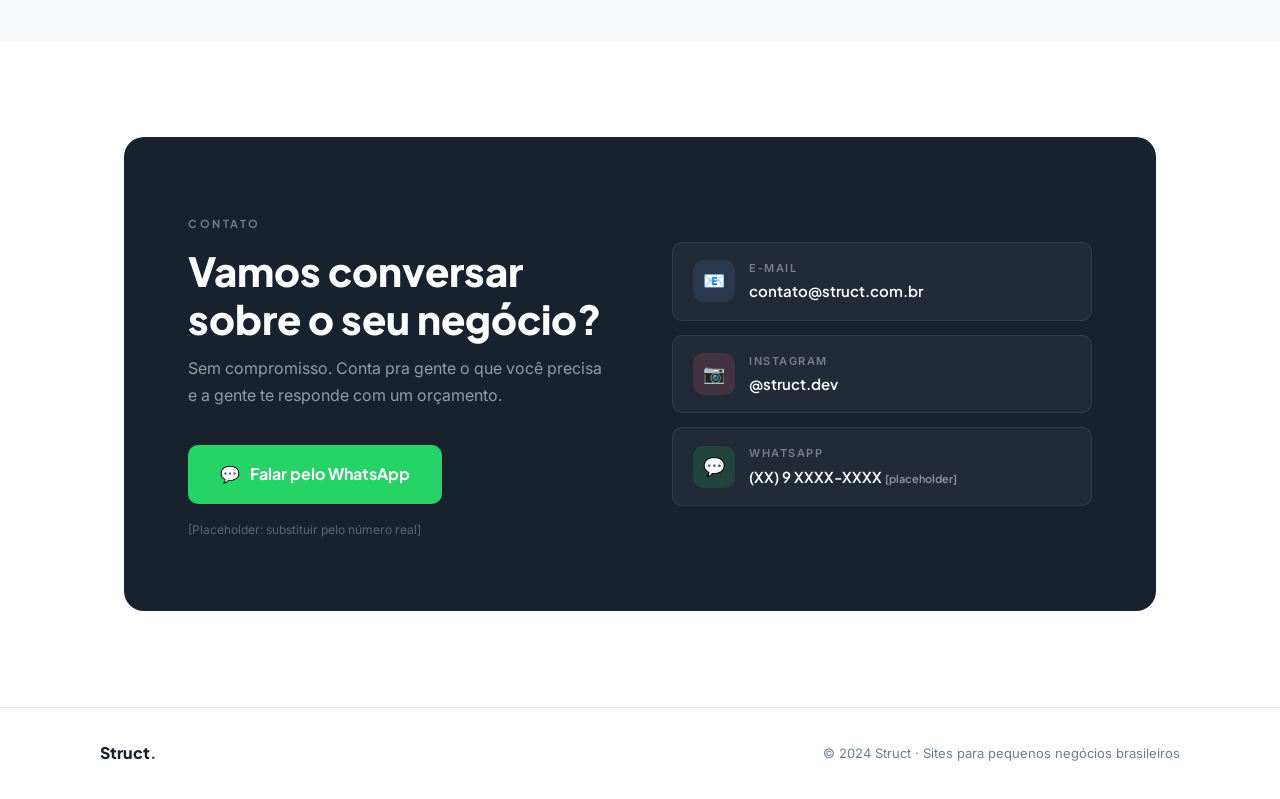
==== commit 1cd931de: "Adição do site do hero ao programa" ====
--- a/index.html
+++ b/index.html
@@ -54,10 +54,10 @@
           <div class="browser-dot"></div>
           <div class="browser-dot"></div>
         </div>
-        <div class="browser-url">struct.com.br/demo/barbearia</div>
+        <div class="browser-url">struct-dev.github.io/barbearia/</div>
       </div>
       <div class="hero-iframe-wrap">
-        <iframe src="templates/barbearia.html" title="Preview barbearia" loading="lazy" tabindex="-1"></iframe>
+        <iframe src="templates/barbearia/barbearia.html" title="Preview barbearia" loading="lazy" tabindex="-1"></iframe>
       </div>
     </div>
     <div class="hero-badge">
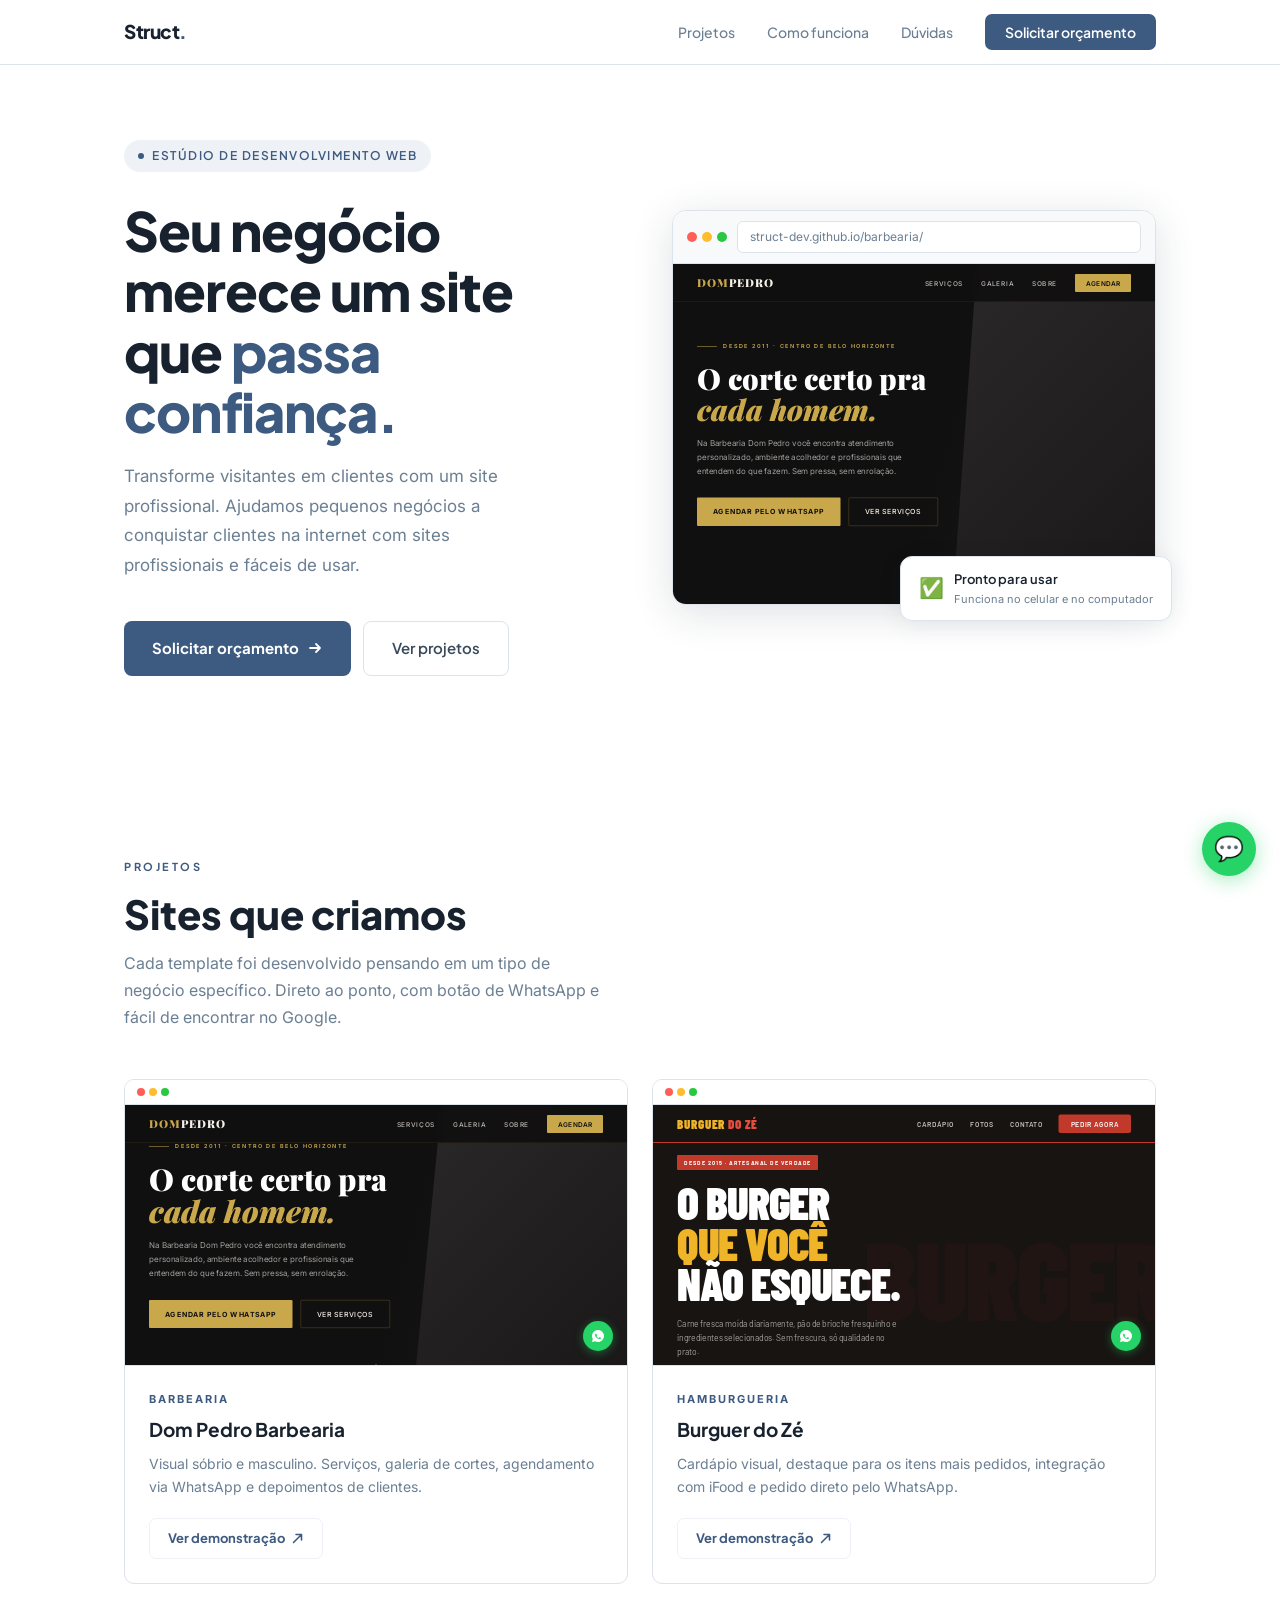
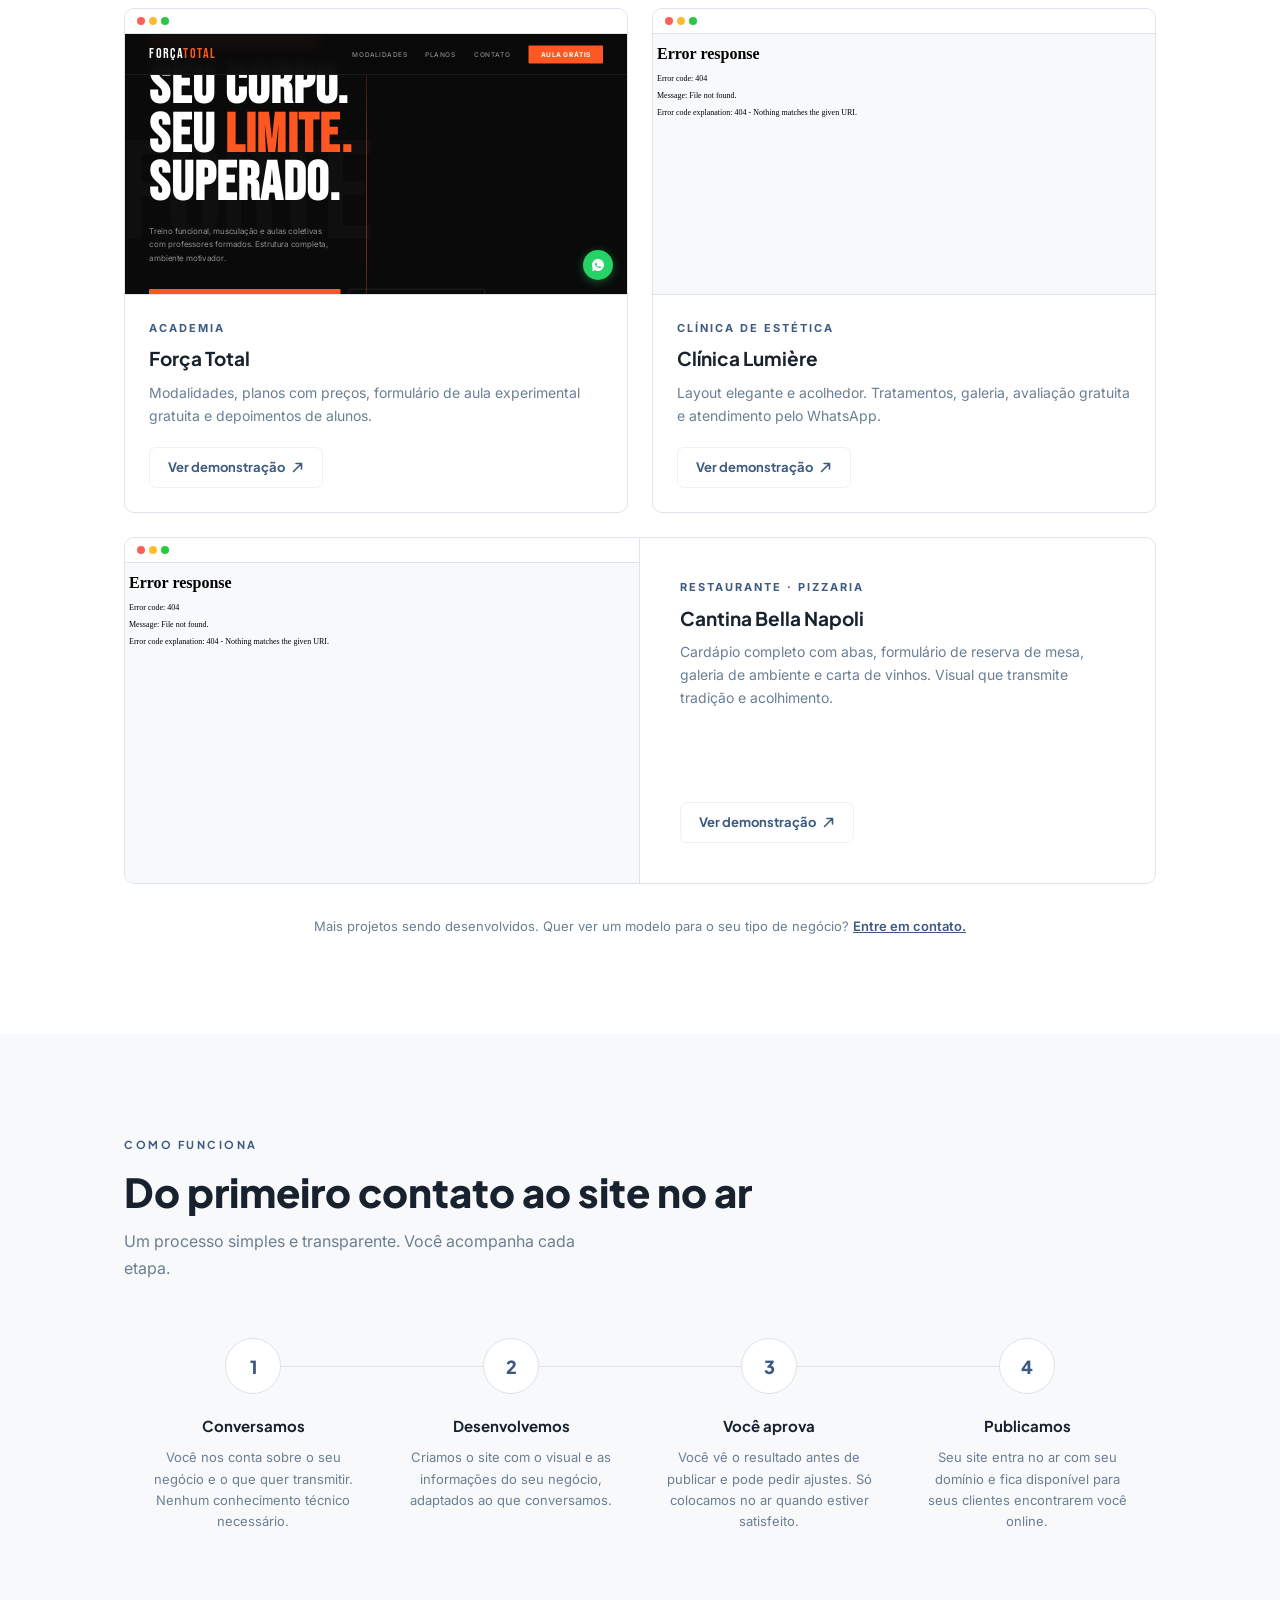
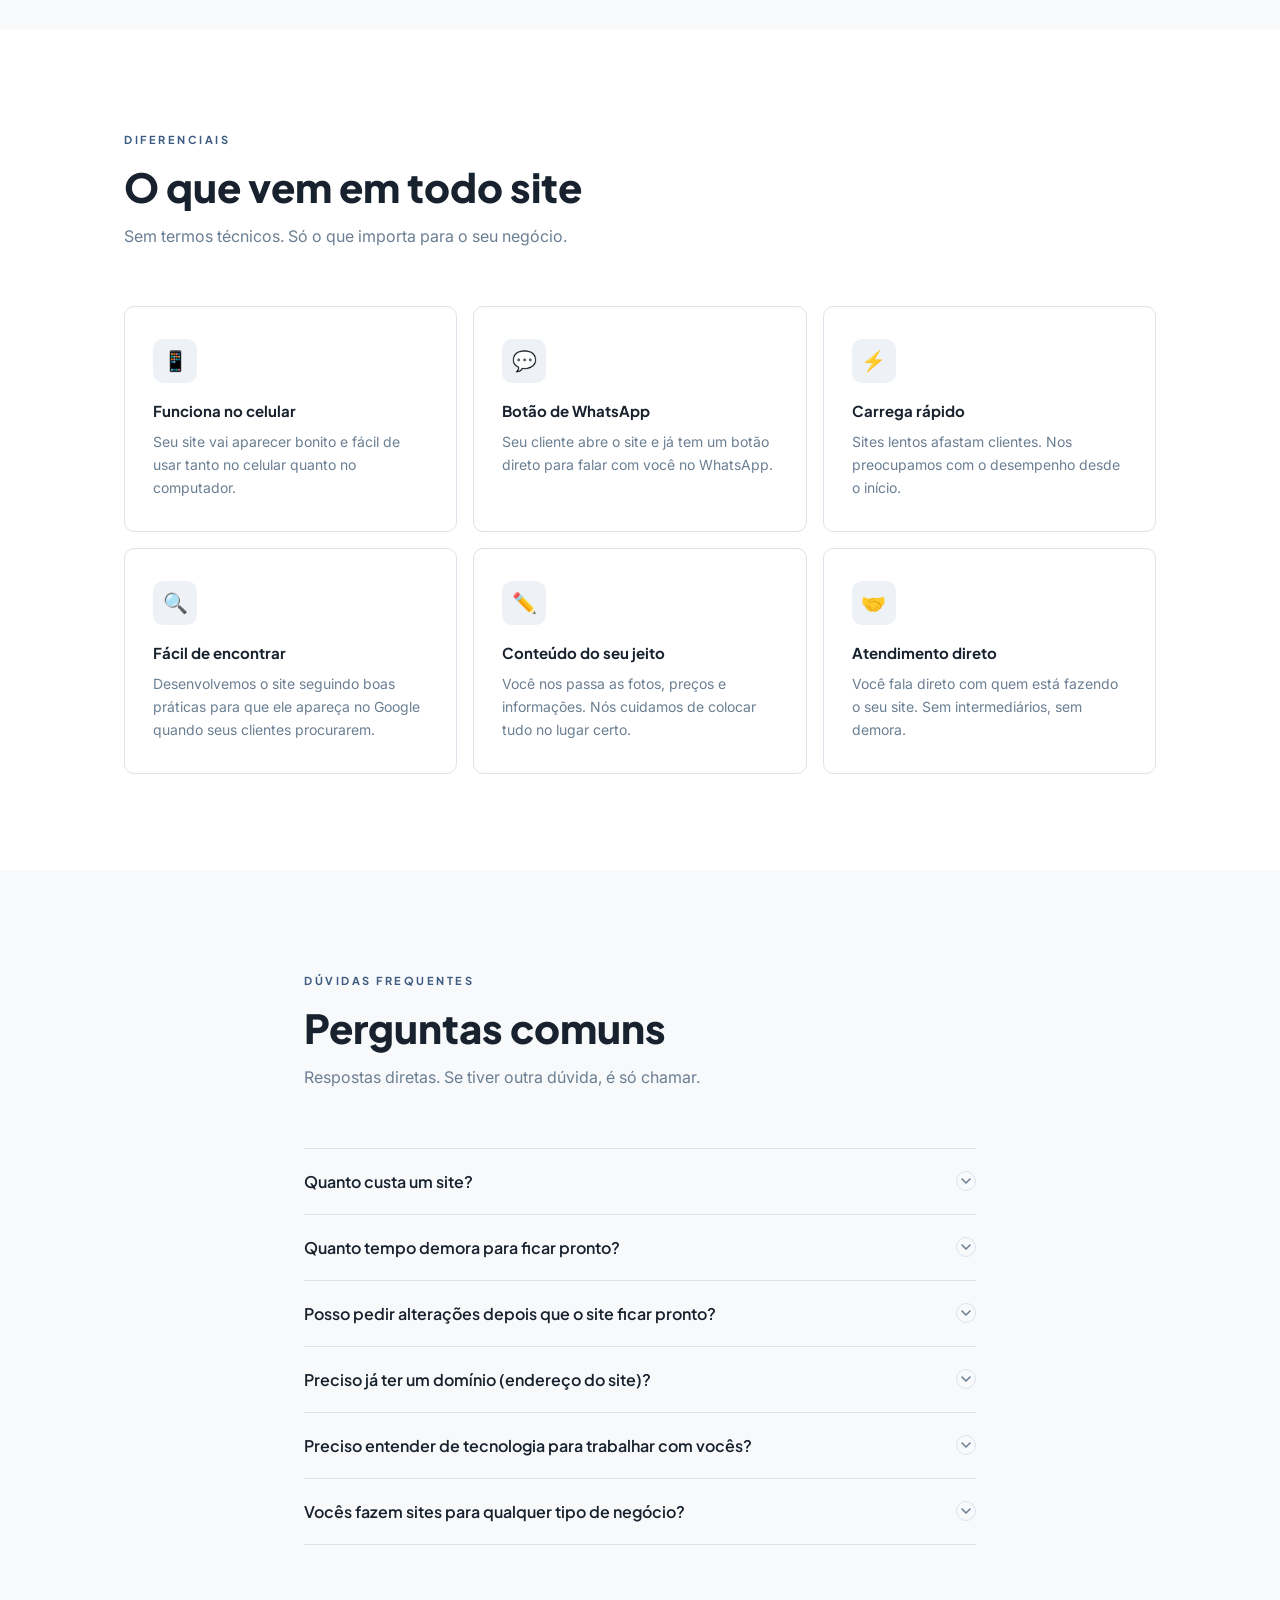
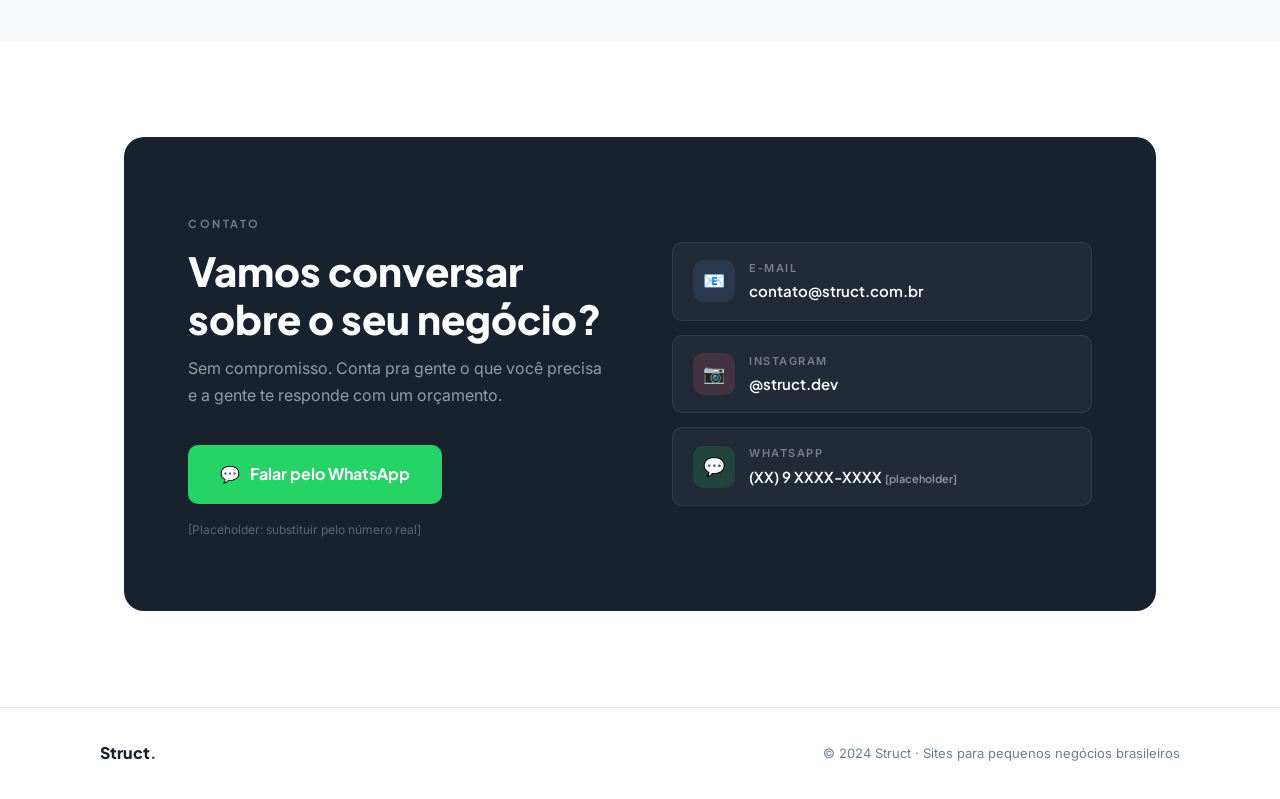
==== commit 5910270a: "Adição do template Academia" ====
--- a/index.html
+++ b/index.html
@@ -146,7 +146,7 @@
             </div>
           </div>
           <div class="project-iframe-outer">
-            <iframe src="templates/academia.html" title="Academia" loading="lazy" tabindex="-1"></iframe>
+            <iframe src="templates/academia/academia.html" title="Academia" loading="lazy" tabindex="-1"></iframe>
             <div class="project-overlay"></div>
           </div>
         </div>
@@ -154,7 +154,7 @@
           <div class="project-tag">Academia</div>
           <div class="project-name">Força Total</div>
           <p class="project-desc">Modalidades, planos com preços, formulário de aula experimental gratuita e depoimentos de alunos.</p>
-          <a href="templates/academia.html" target="_blank" class="project-link">
+          <a href="https://struct-dev.github.io/academia/" target="_blank" class="project-link">
             Ver demonstração
             <svg width="13" height="13" viewBox="0 0 13 13" fill="none"><path d="M2.5 10.5l8-8M5 2.5h5.5v5.5" stroke="currentColor" stroke-width="1.6" stroke-linecap="round" stroke-linejoin="round"/></svg>
           </a>
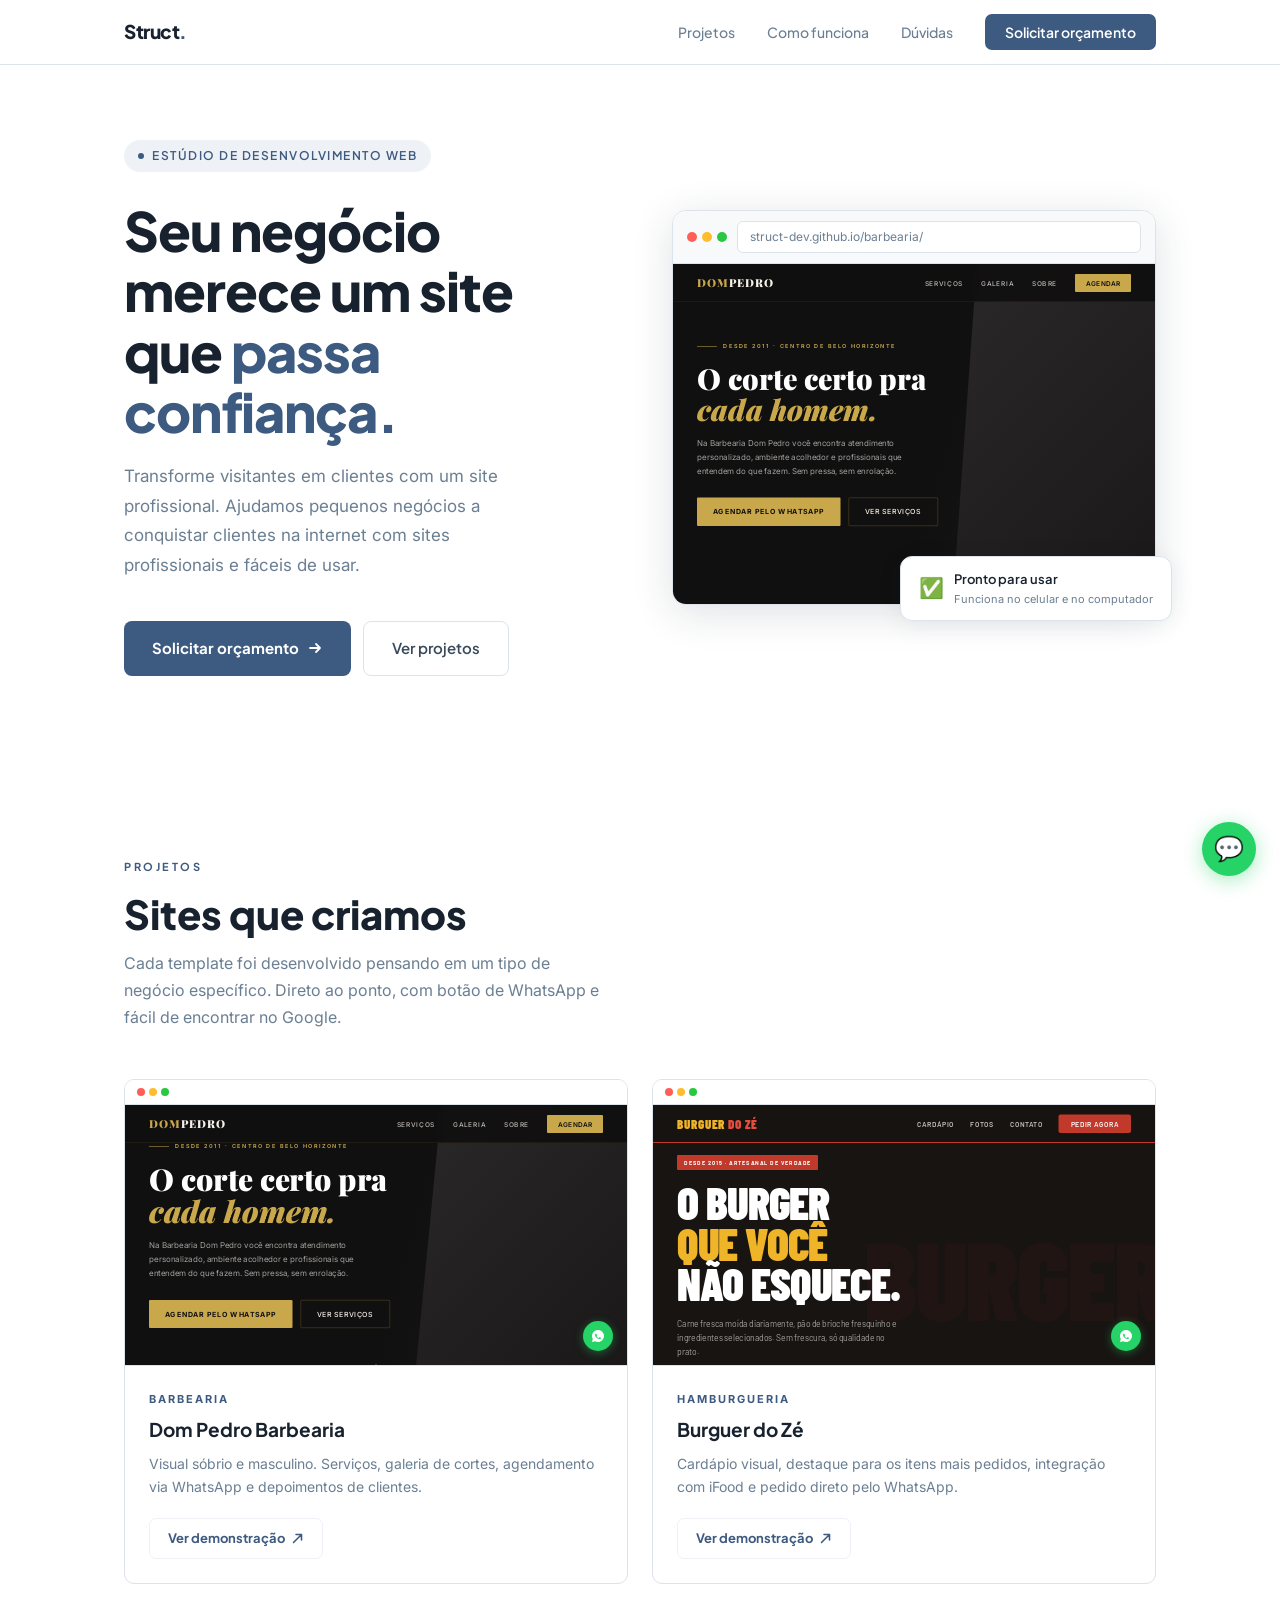
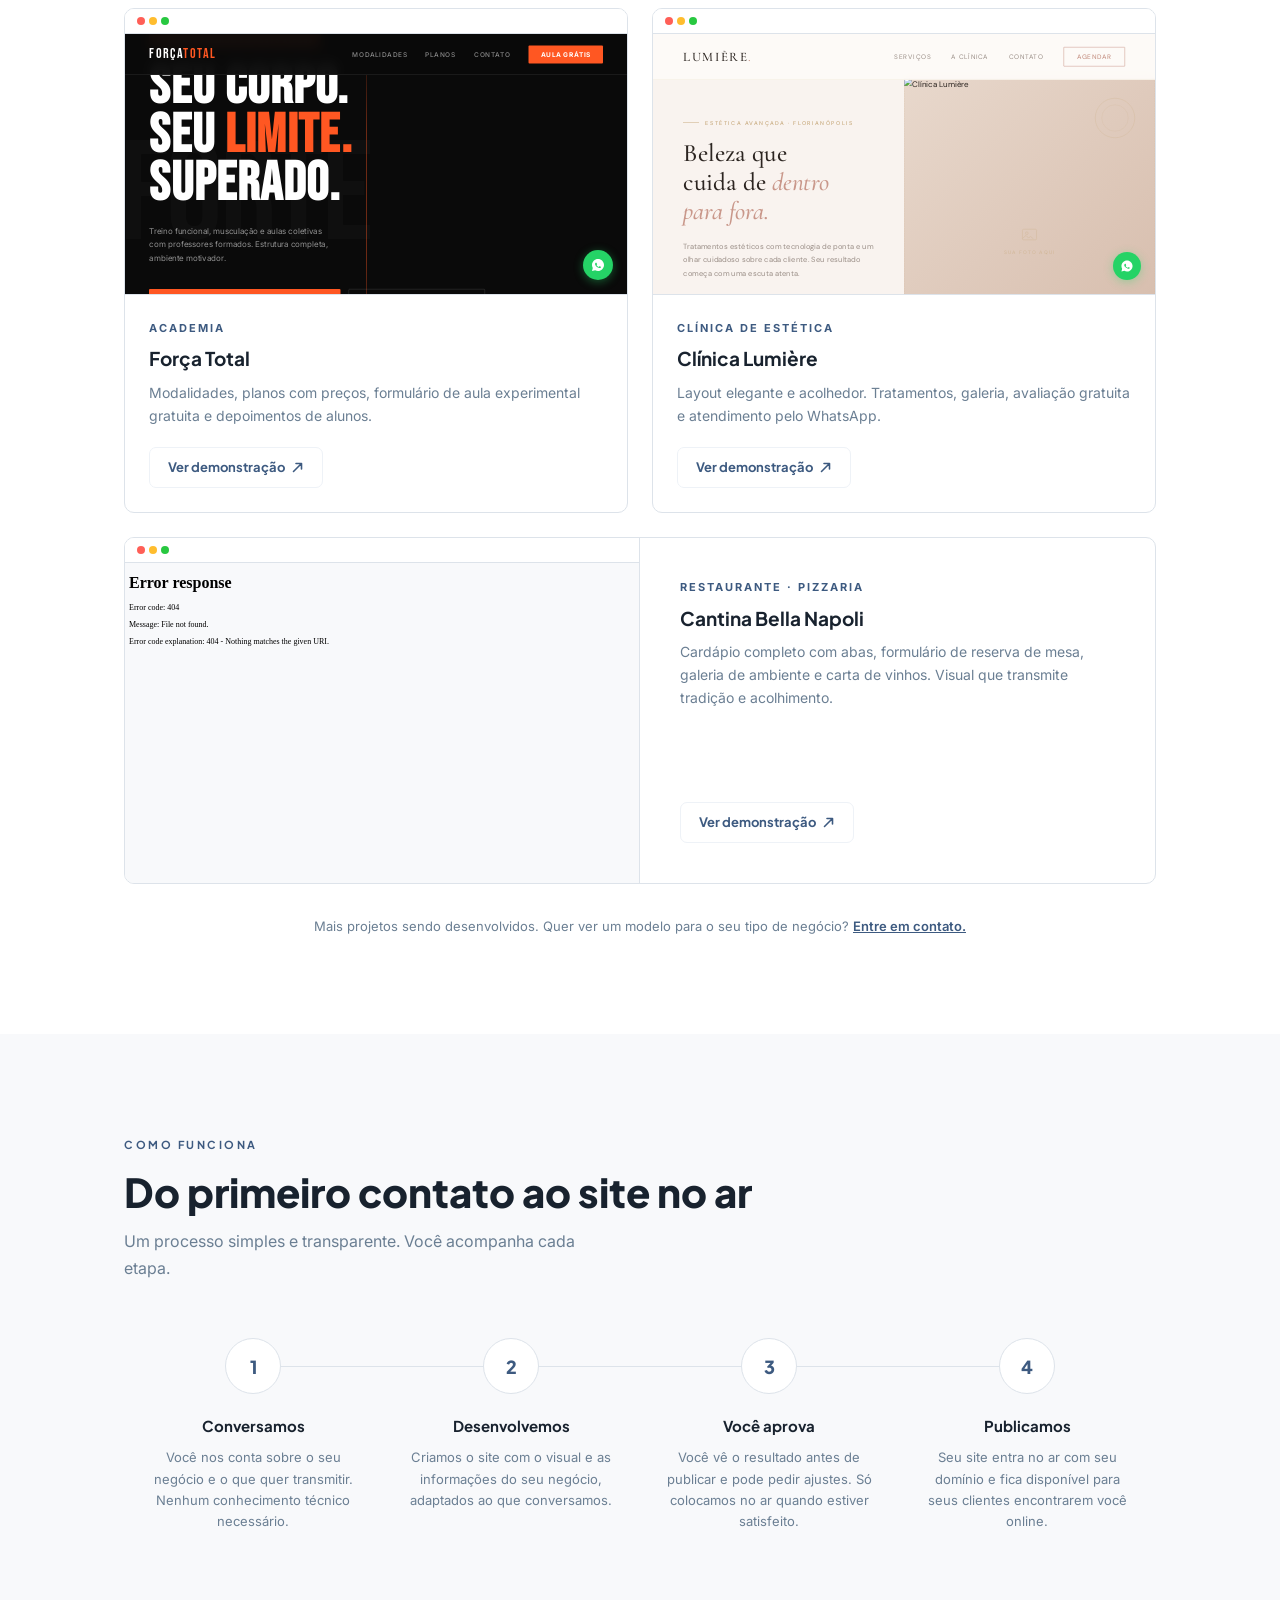
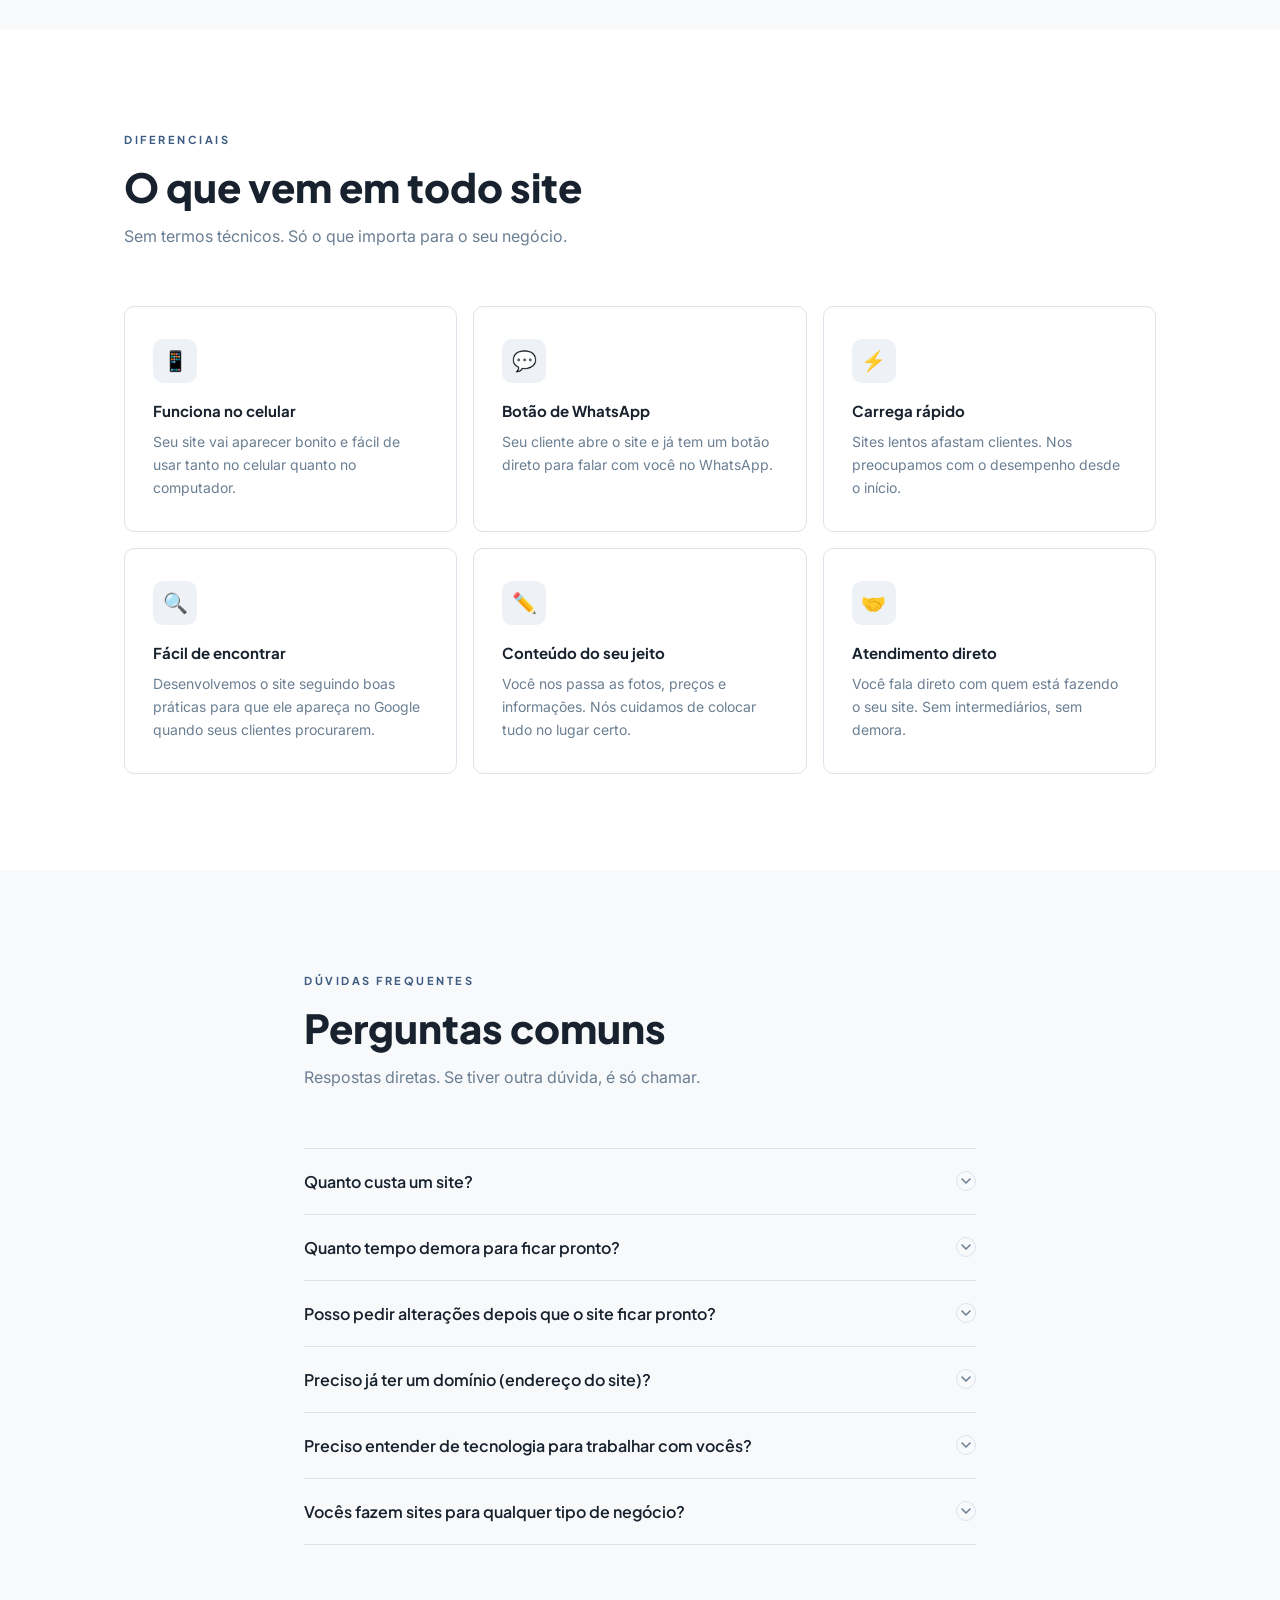
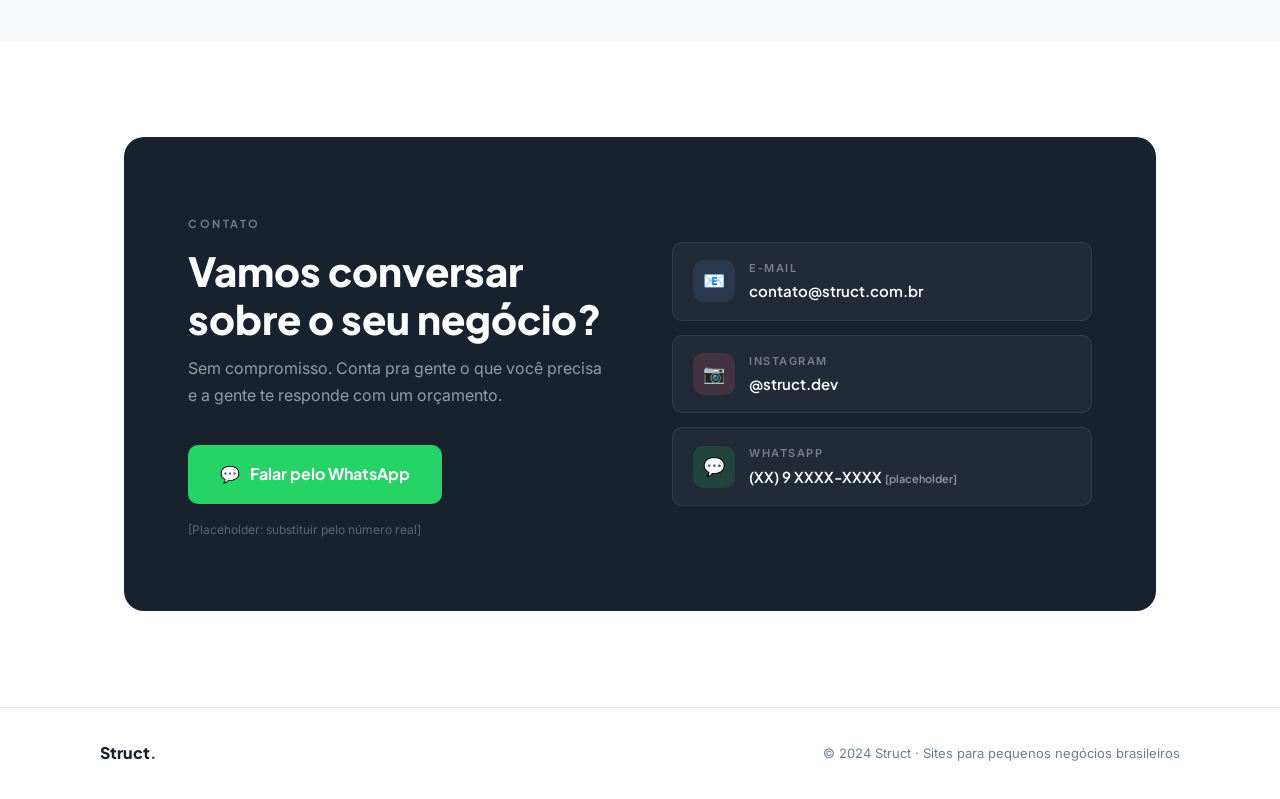
==== commit a64f1daf: "template clinica estetica adicionado" ====
--- a/index.html
+++ b/index.html
@@ -172,7 +172,7 @@
             </div>
           </div>
           <div class="project-iframe-outer">
-            <iframe src="templates/clinica-estetica.html" title="Clínica" loading="lazy" tabindex="-1"></iframe>
+            <iframe src="templates//clinica-estetica/clinica.html" title="Clínica" loading="lazy" tabindex="-1"></iframe>
             <div class="project-overlay"></div>
           </div>
         </div>
@@ -180,7 +180,7 @@
           <div class="project-tag">Clínica de Estética</div>
           <div class="project-name">Clínica Lumière</div>
           <p class="project-desc">Layout elegante e acolhedor. Tratamentos, galeria, avaliação gratuita e atendimento pelo WhatsApp.</p>
-          <a href="templates/clinica-estetica.html" target="_blank" class="project-link">
+          <a href="https://struct-dev.github.io/clinica-estetica/" target="_blank" class="project-link">
             Ver demonstração
             <svg width="13" height="13" viewBox="0 0 13 13" fill="none"><path d="M2.5 10.5l8-8M5 2.5h5.5v5.5" stroke="currentColor" stroke-width="1.6" stroke-linecap="round" stroke-linejoin="round"/></svg>
           </a>
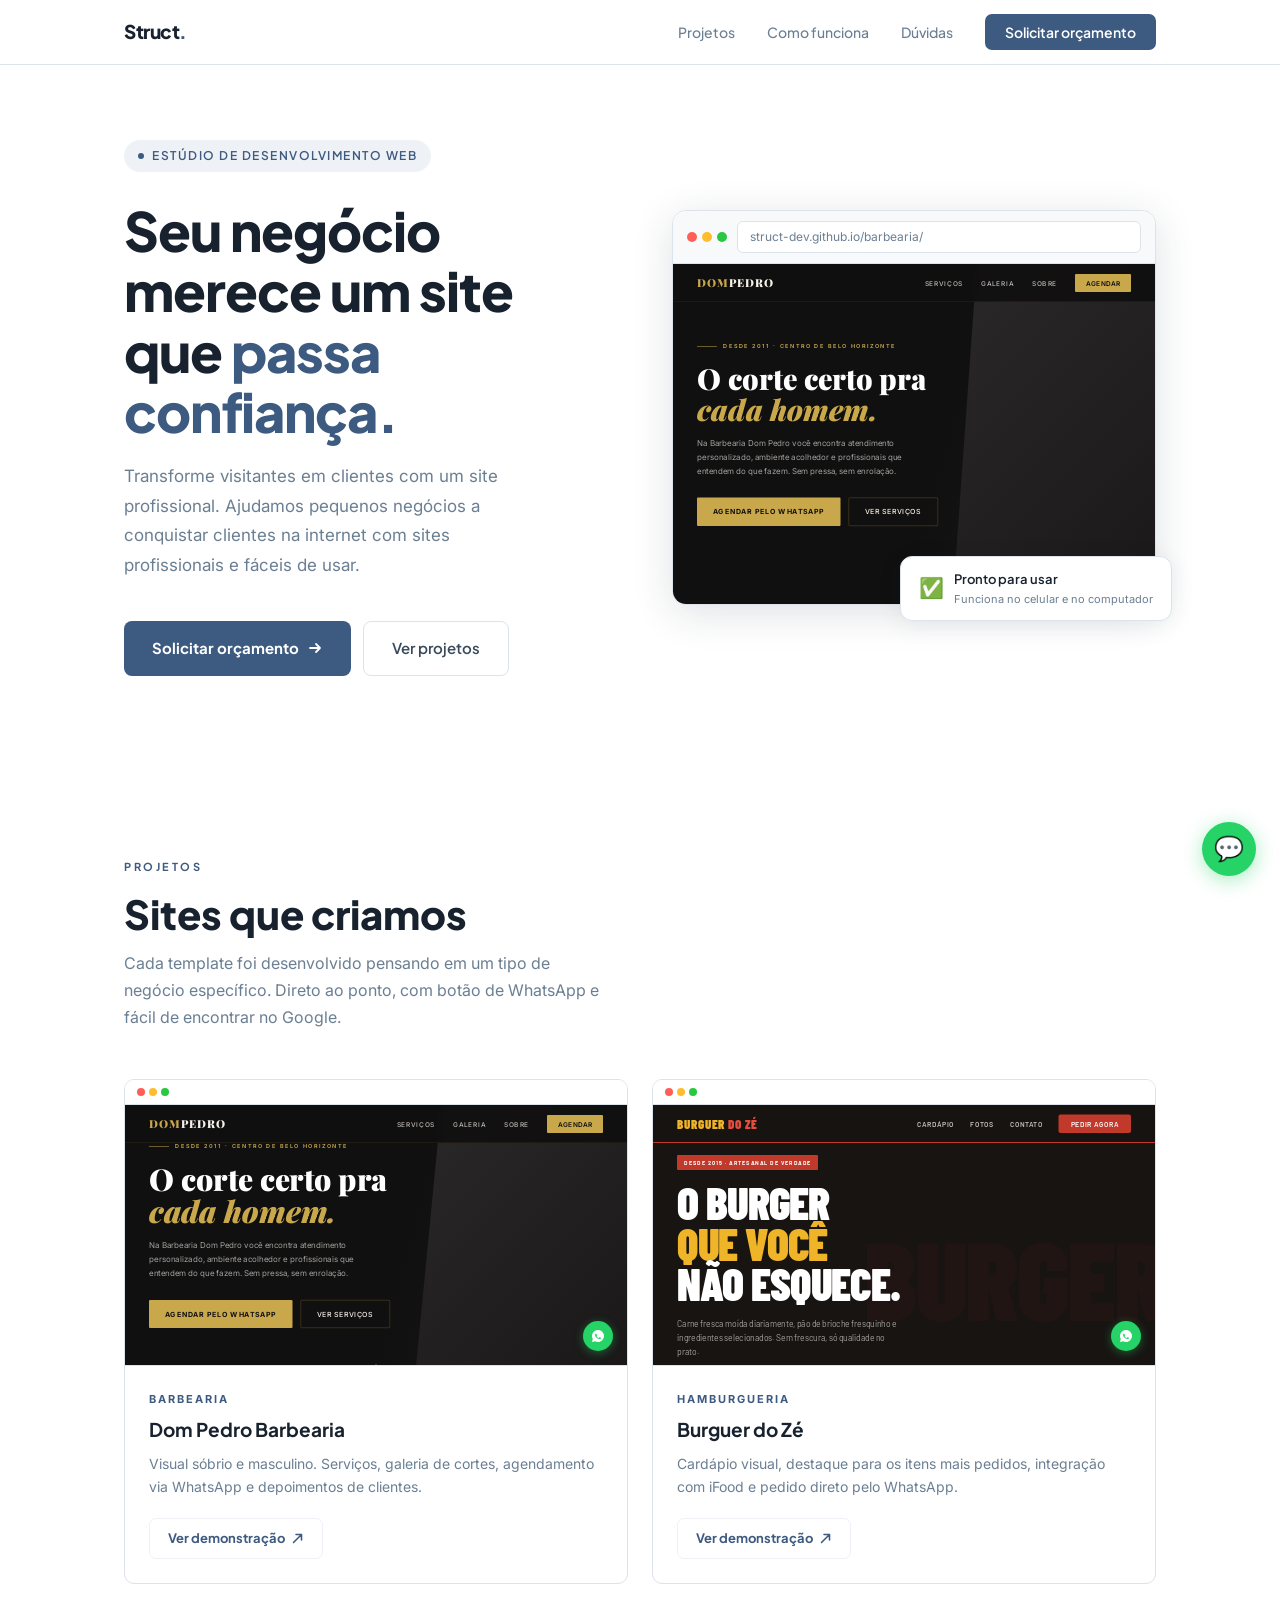
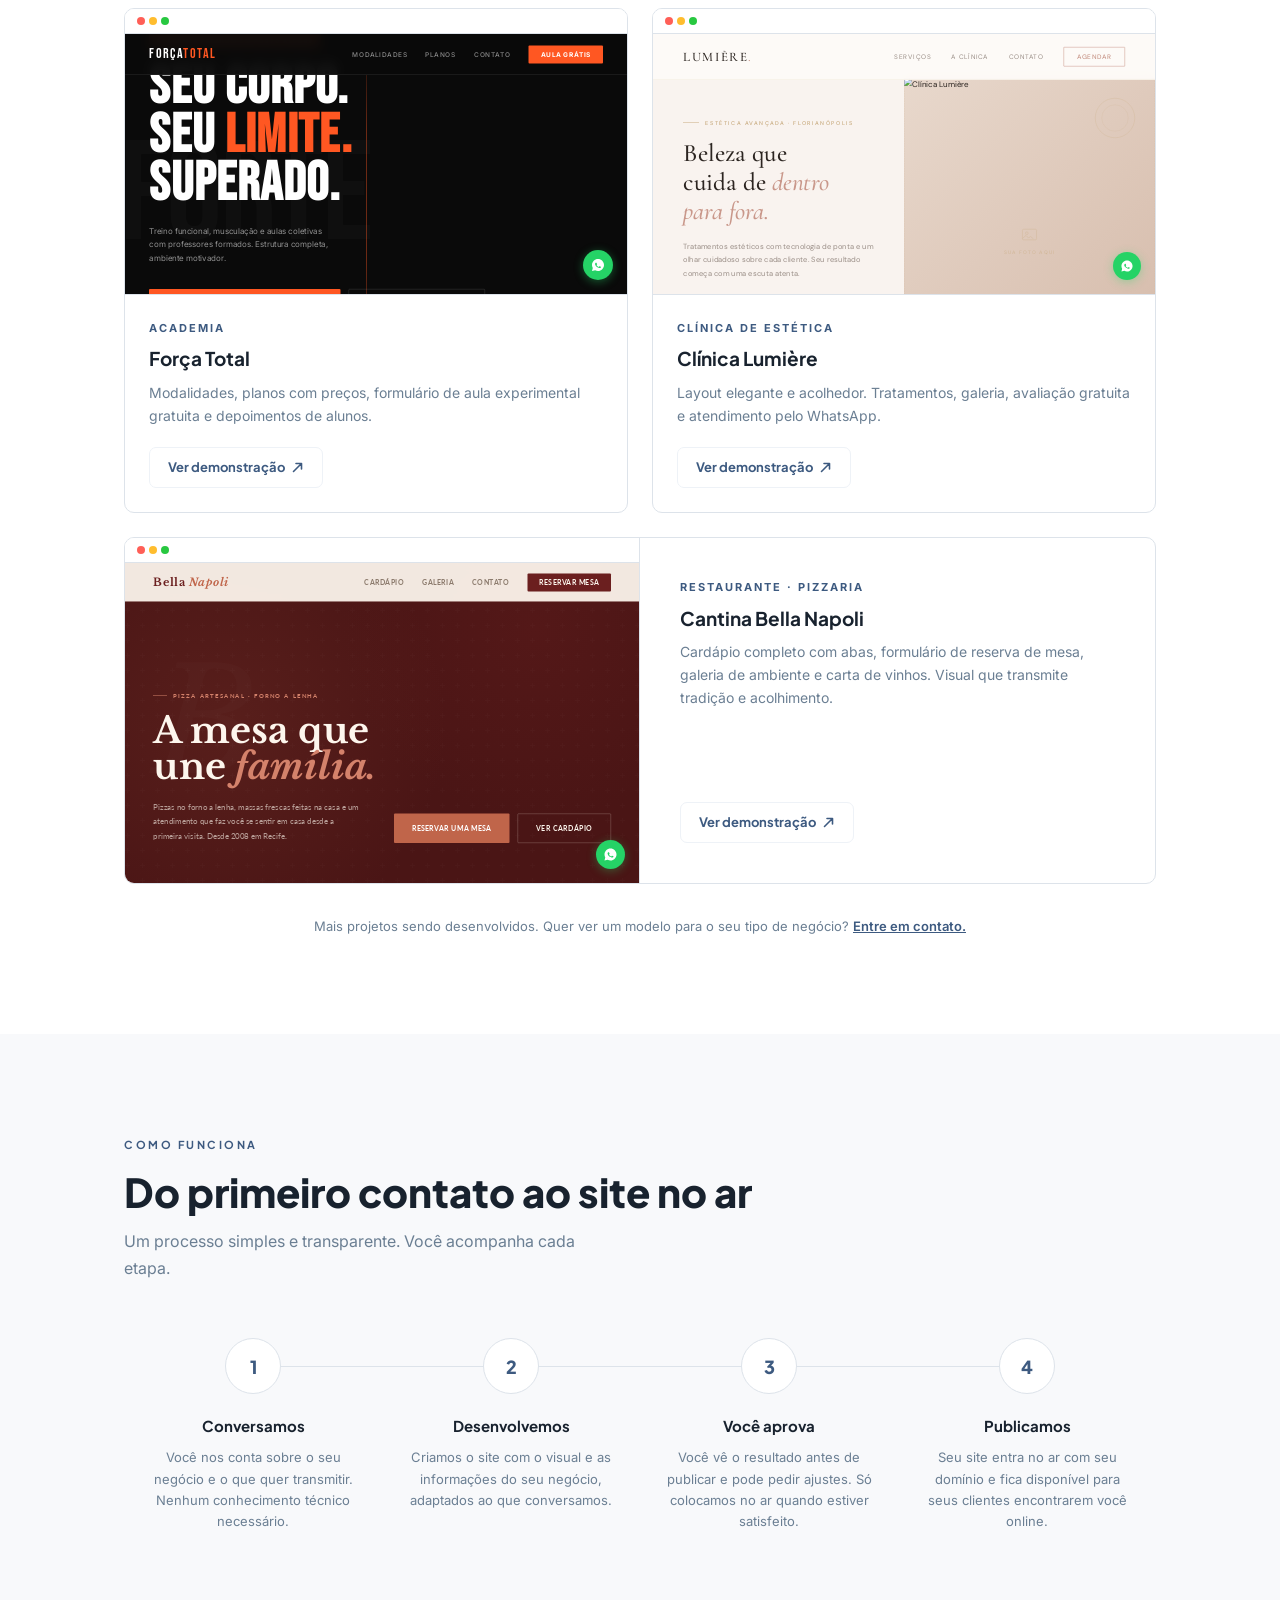
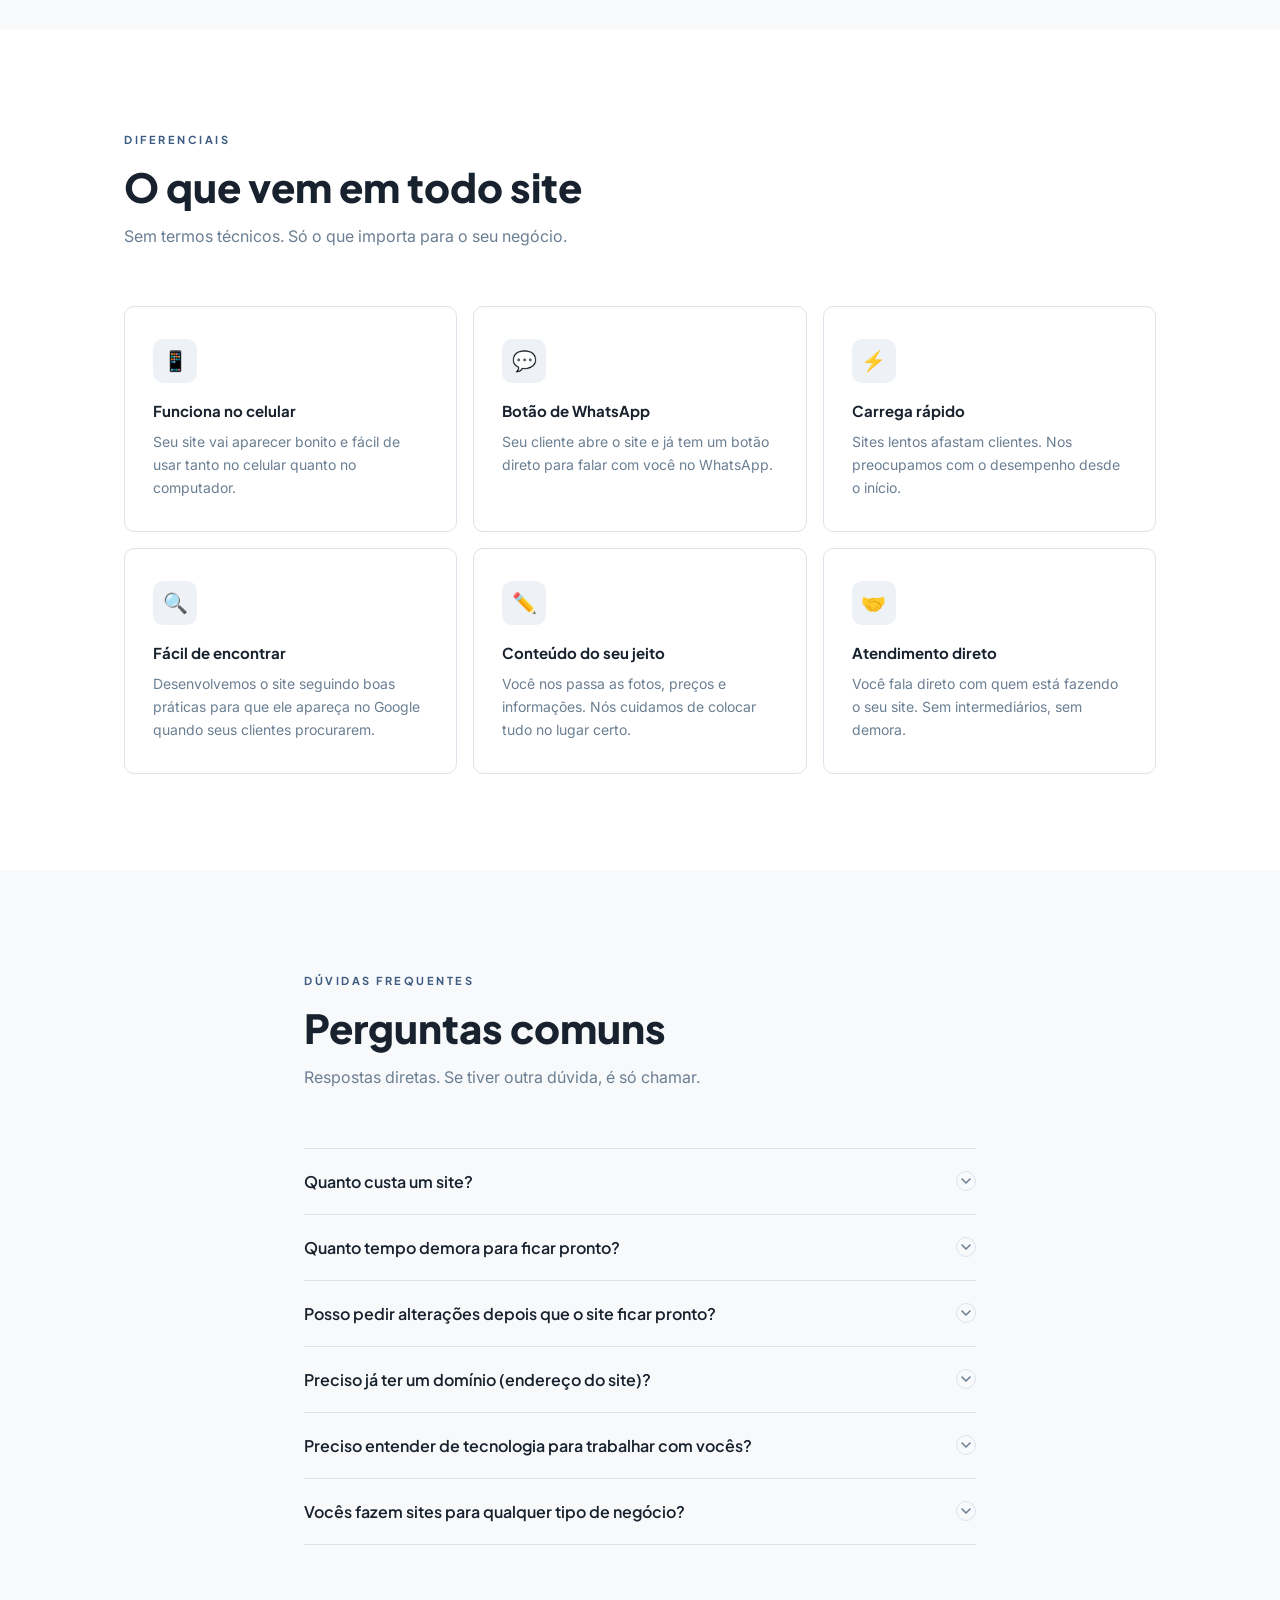
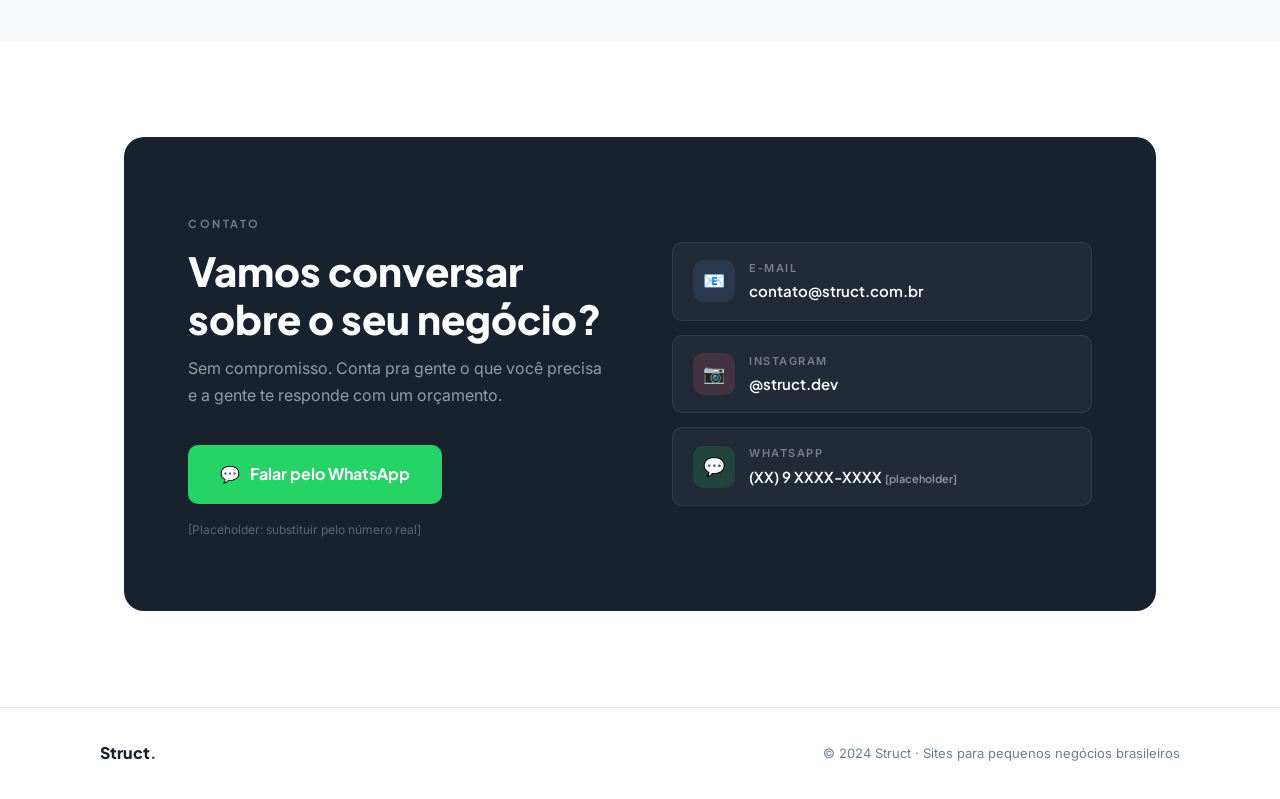
==== commit d0221aff: "Template restaurante adicionado" ====
--- a/index.html
+++ b/index.html
@@ -199,7 +199,7 @@
               </div>
             </div>
             <div class="project-iframe-outer" style="height:320px;">
-              <iframe src="templates/restaurante-pizzaria.html" title="Restaurante" loading="lazy" tabindex="-1"></iframe>
+              <iframe src="templates/restaurante/restaurante.html" title="Restaurante" loading="lazy" tabindex="-1"></iframe>
               <div class="project-overlay"></div>
             </div>
           </div>
@@ -207,7 +207,7 @@
             <div class="project-tag">Restaurante · Pizzaria</div>
             <div class="project-name">Cantina Bella Napoli</div>
             <p class="project-desc" style="margin-bottom:24px;">Cardápio completo com abas, formulário de reserva de mesa, galeria de ambiente e carta de vinhos. Visual que transmite tradição e acolhimento.</p>
-            <a href="templates/restaurante-pizzaria.html" target="_blank" class="project-link">
+            <a href="https://struct-dev.github.io/restaurante/" target="_blank" class="project-link">
               Ver demonstração
               <svg width="13" height="13" viewBox="0 0 13 13" fill="none"><path d="M2.5 10.5l8-8M5 2.5h5.5v5.5" stroke="currentColor" stroke-width="1.6" stroke-linecap="round" stroke-linejoin="round"/></svg>
             </a>
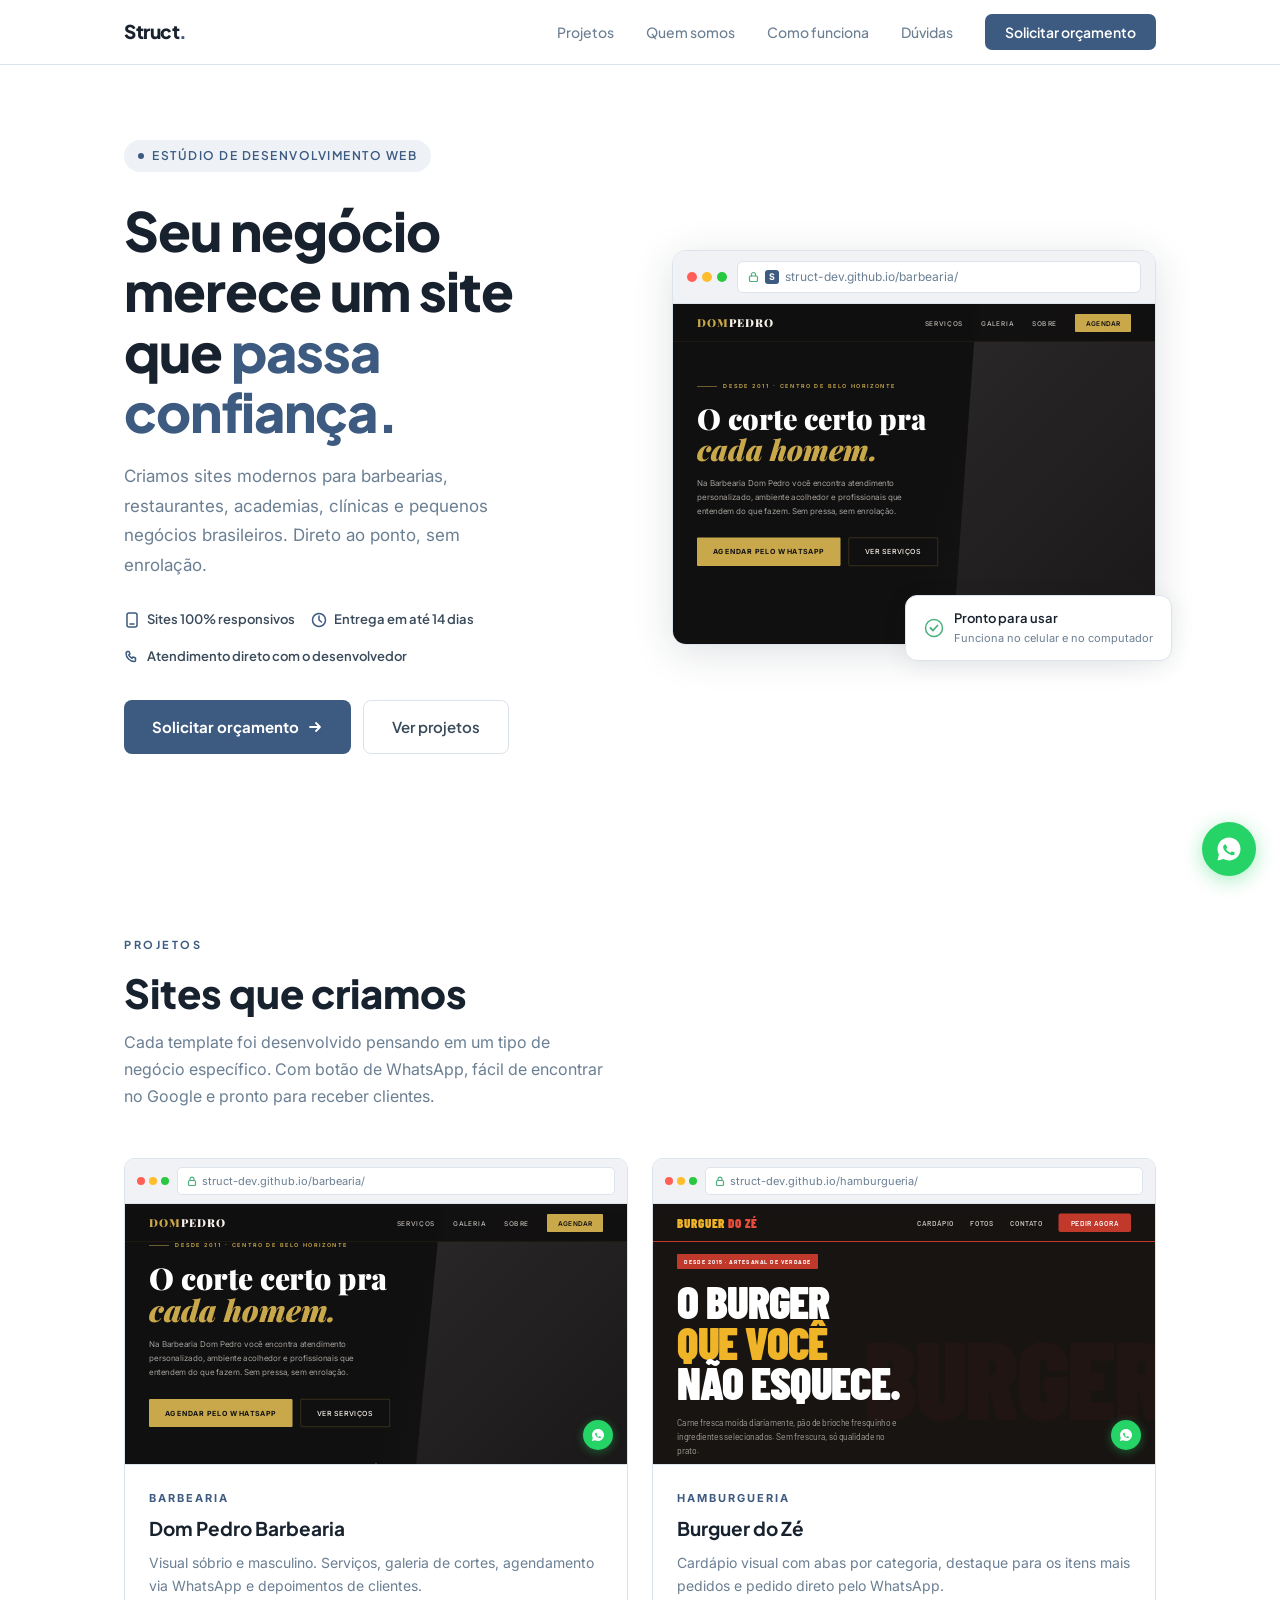
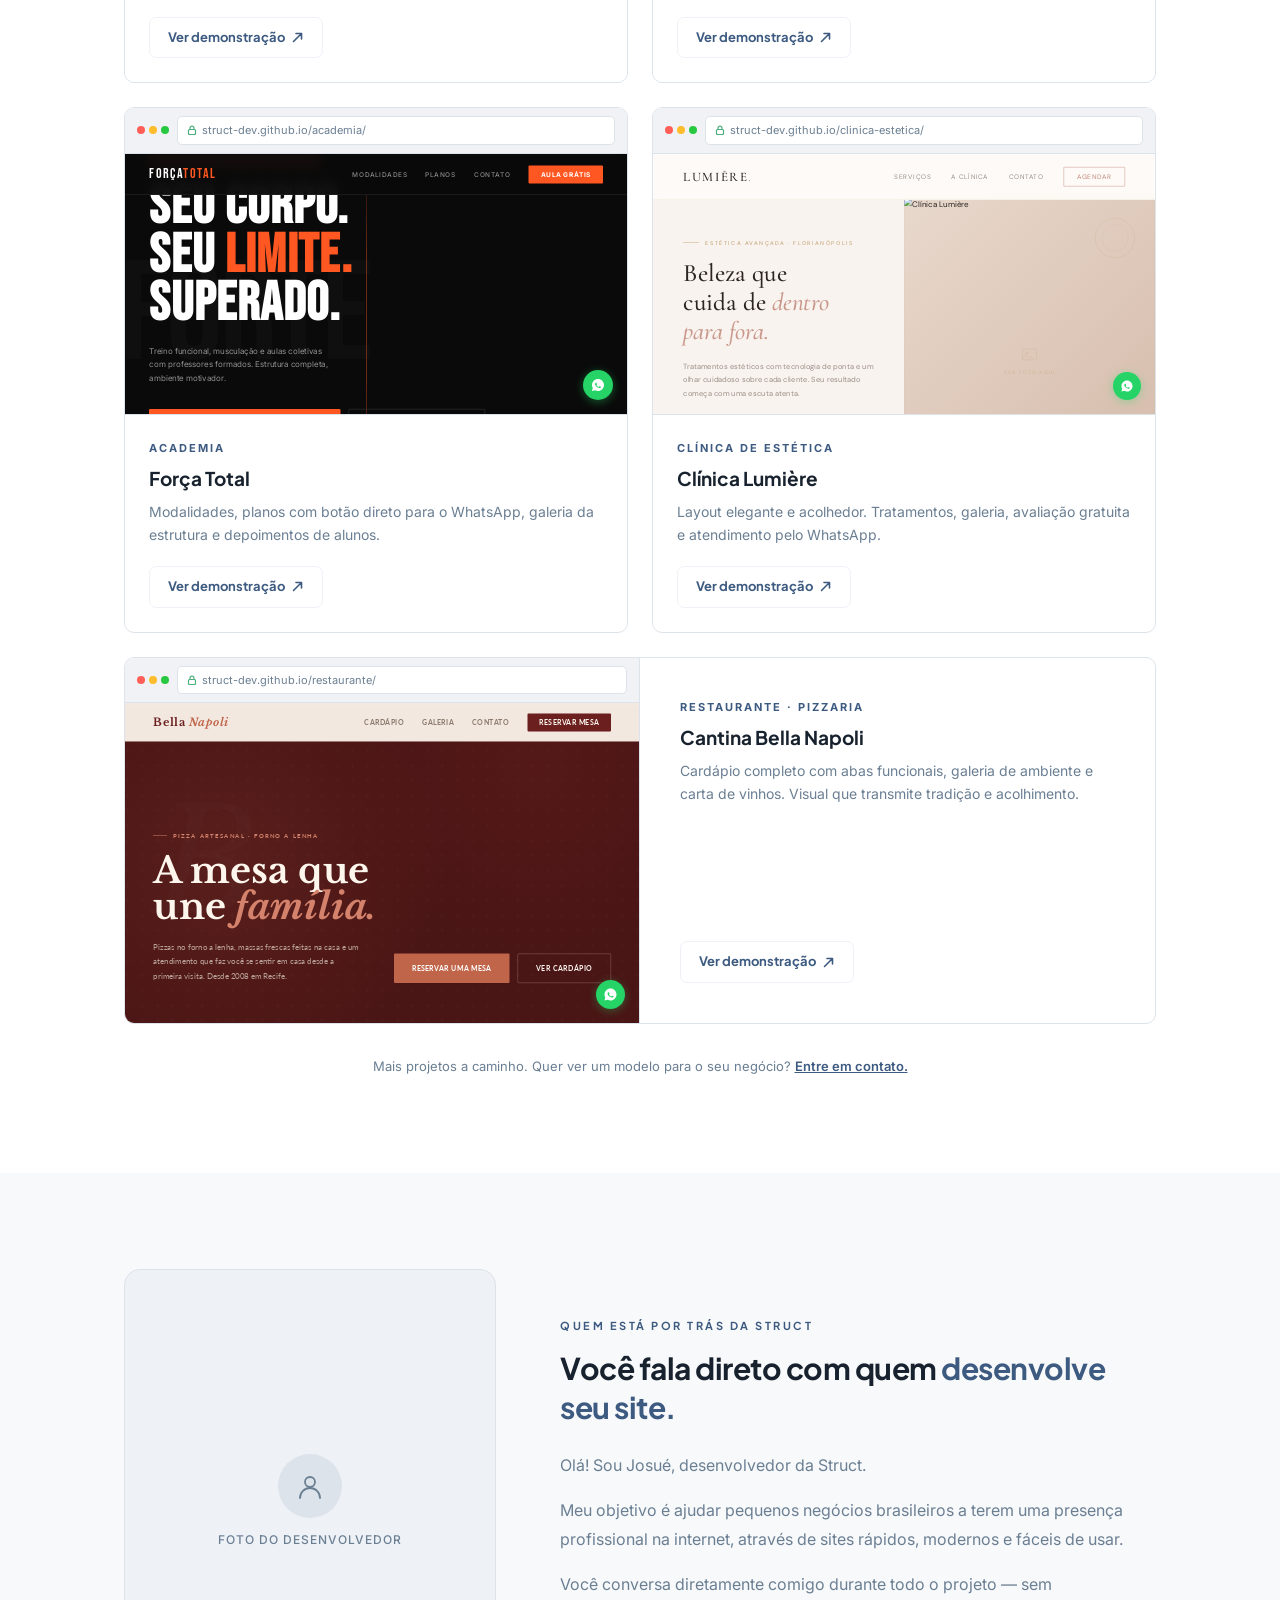
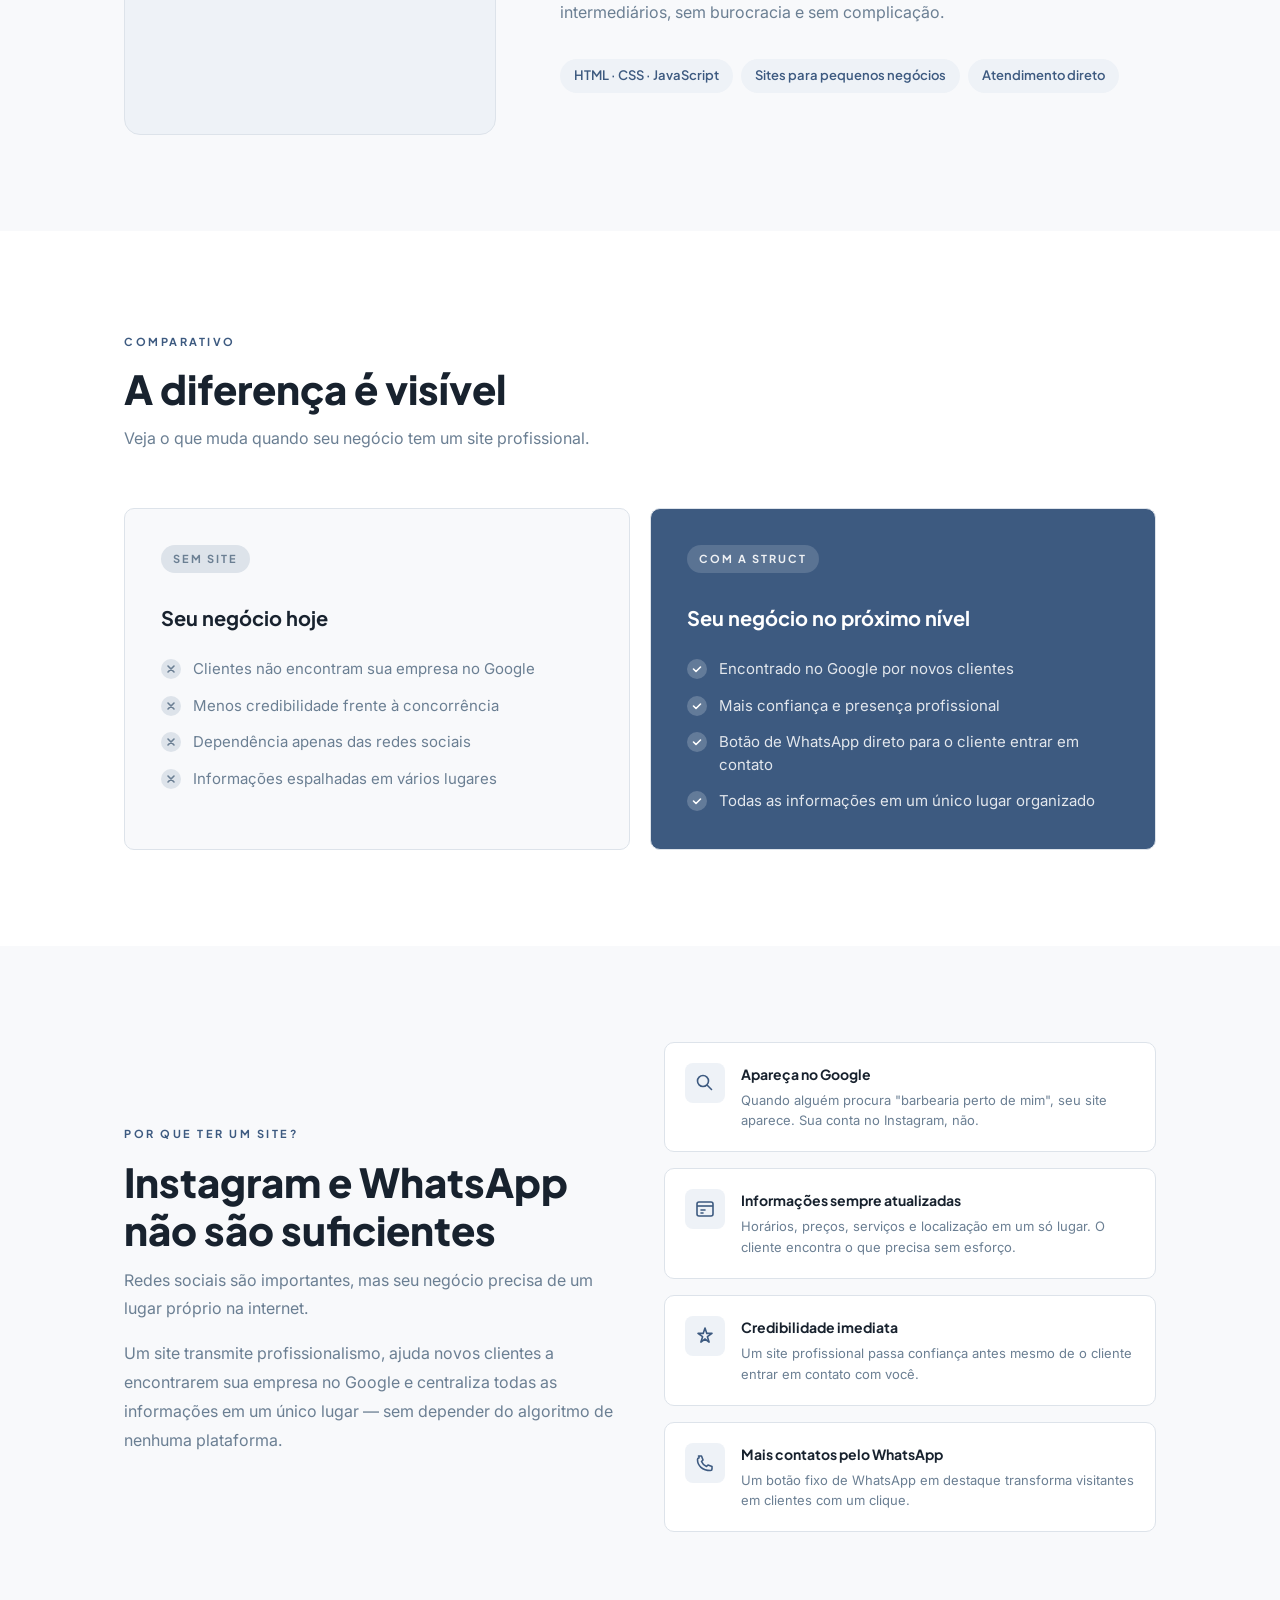
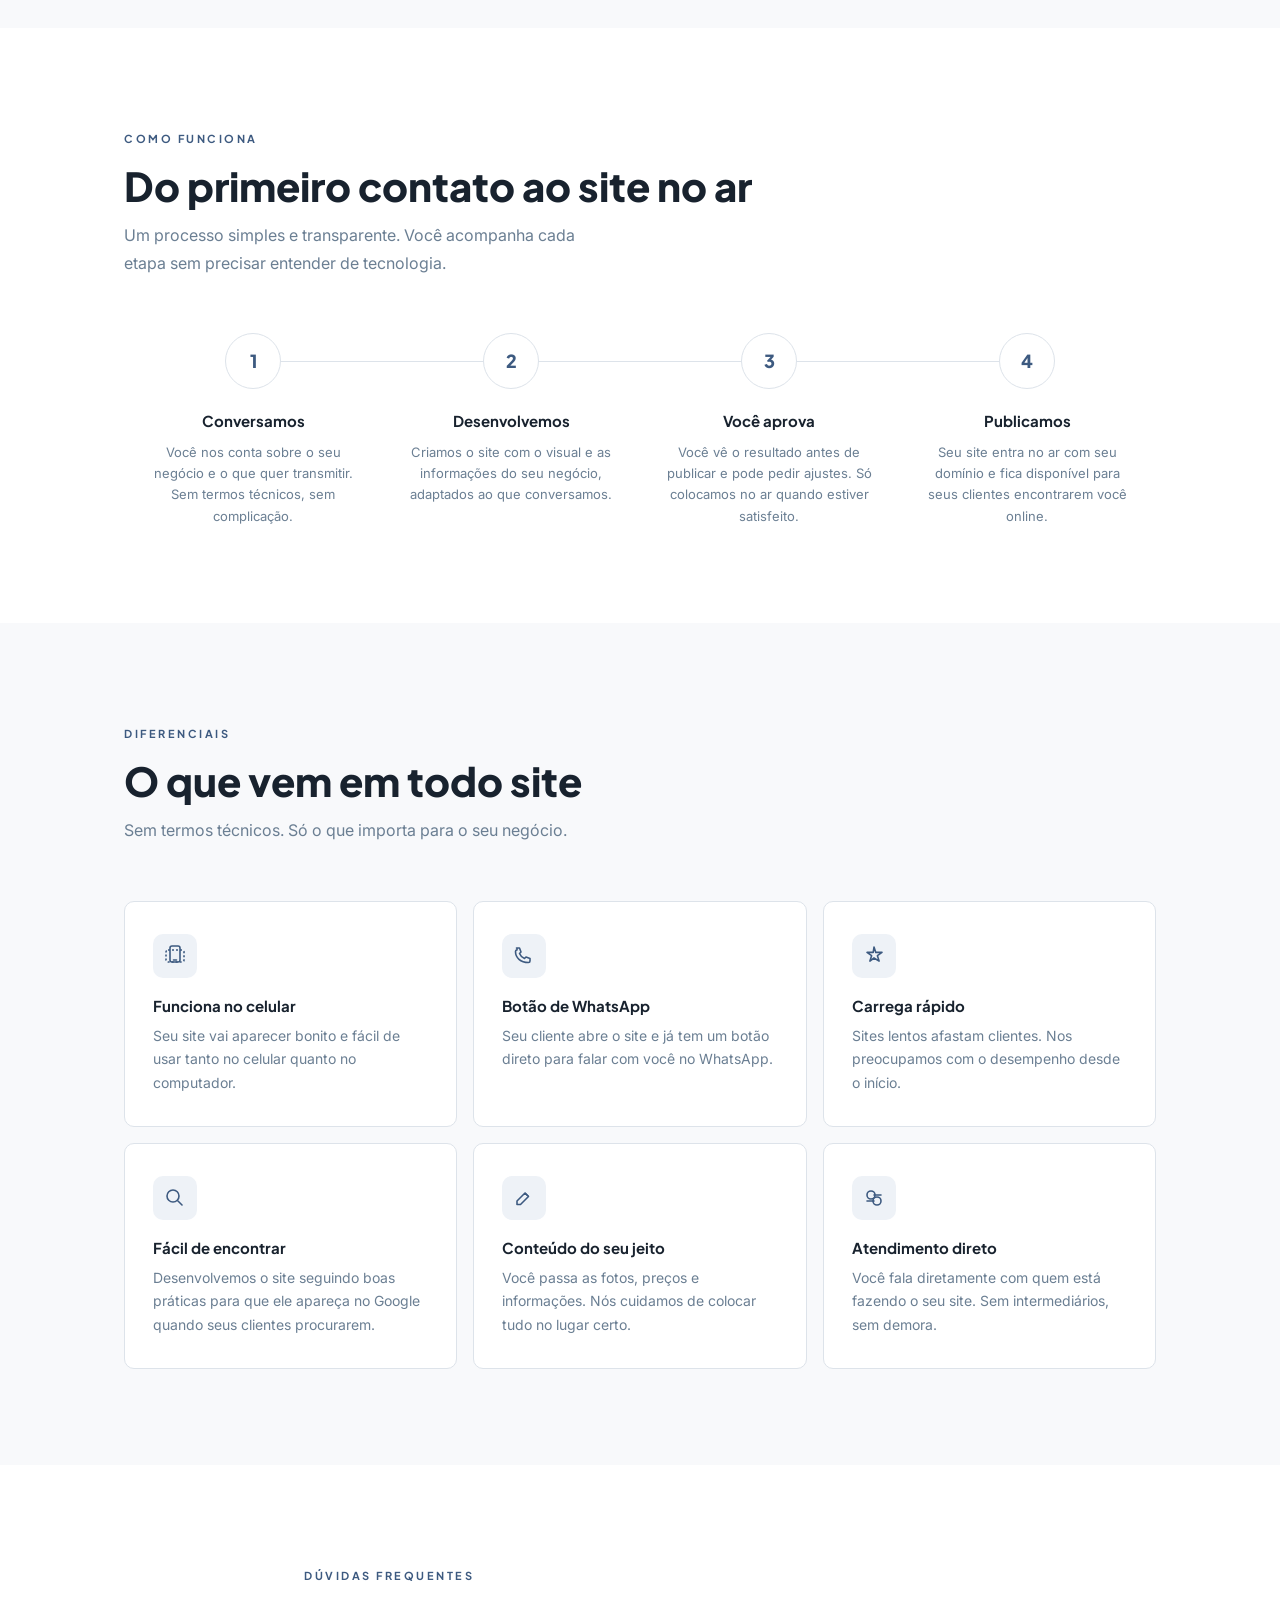
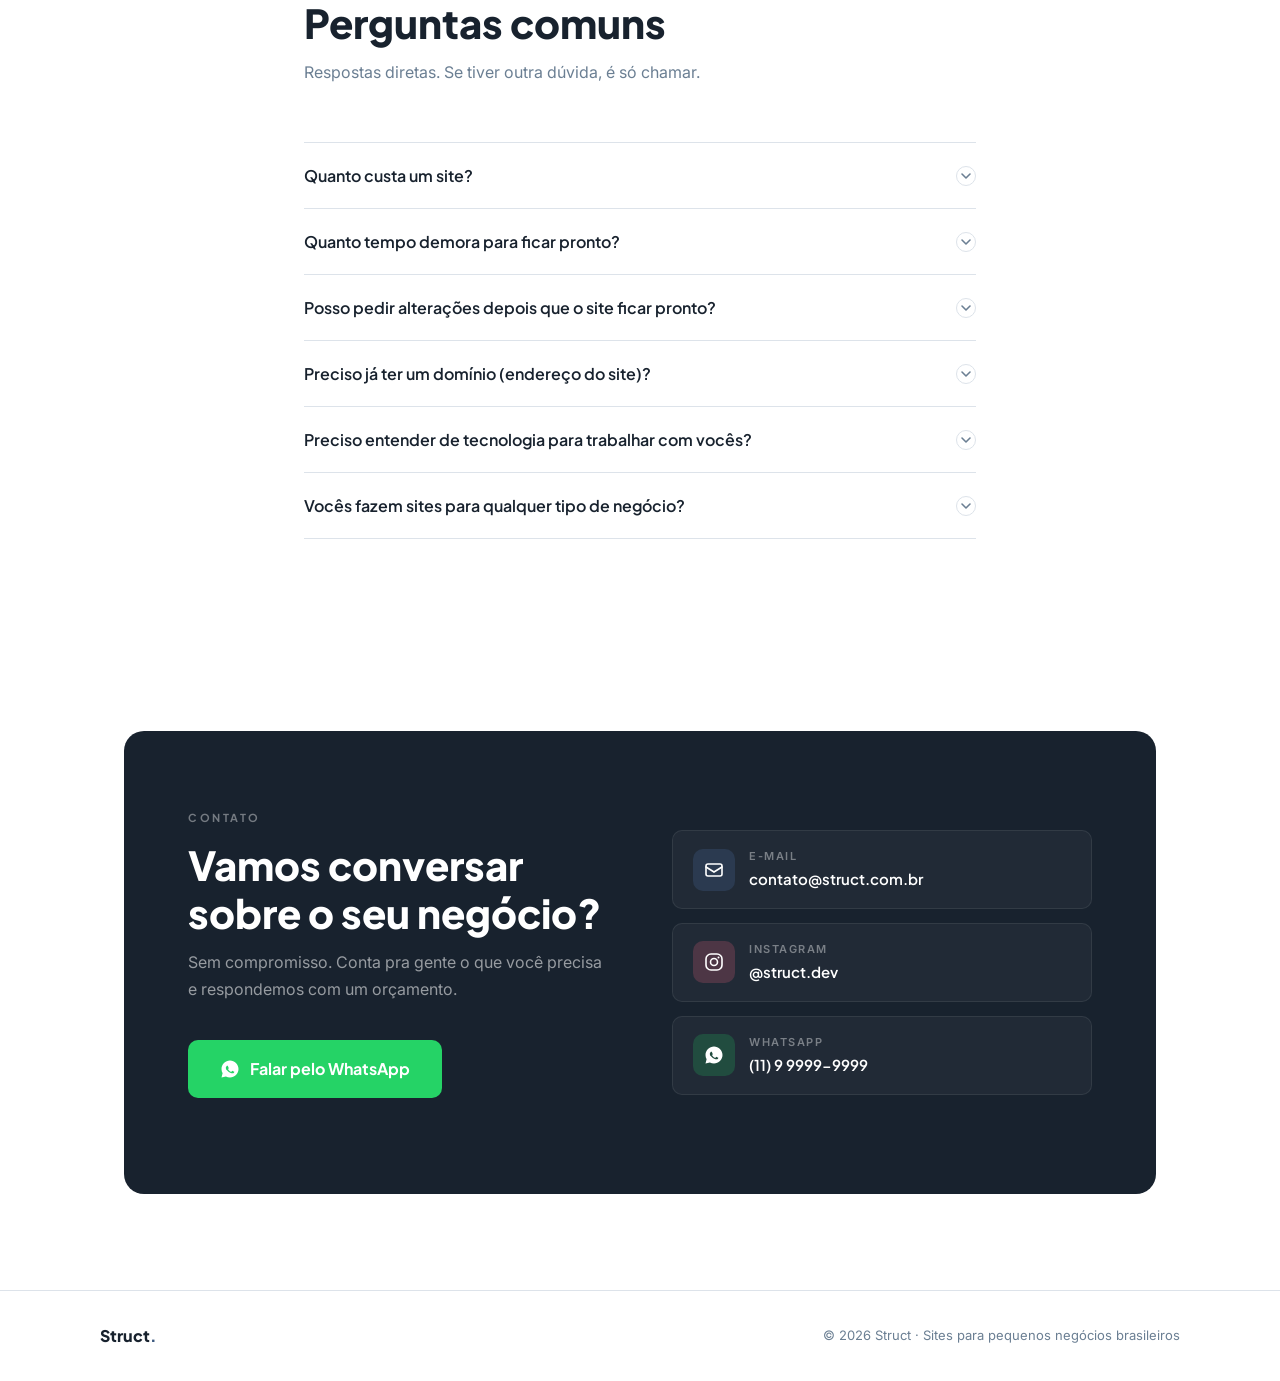
==== commit 7e2079e9: "Atualização do portifolio" ====
--- a/index.html
+++ b/index.html
@@ -12,40 +12,65 @@
 </head>
 <body>
 
-<!-- ─── NAV ──────────────────────────────────────────────────────────────── -->
+<!-- NAV -->
 <nav id="main-nav">
   <div class="nav-inner">
     <a href="#" class="nav-logo">Struct<span>.</span></a>
     <ul class="nav-links">
       <li><a href="#projetos">Projetos</a></li>
+      <li><a href="#sobre">Quem somos</a></li>
       <li><a href="#como-funciona">Como funciona</a></li>
       <li><a href="#faq">Dúvidas</a></li>
       <li><a href="#contato" class="nav-cta">Solicitar orçamento</a></li>
     </ul>
-    <button class="nav-mobile-btn" id="nav-toggle" aria-label="Menu">
+    <button class="nav-mobile-btn" id="nav-toggle" aria-label="Abrir menu">
       <span></span><span></span><span></span>
     </button>
   </div>
 </nav>
 
-<!-- ─── HERO ──────────────────────────────────────────────────────────────── -->
+<!-- HERO -->
 <section class="hero" id="hero">
   <div class="hero-text">
     <div class="hero-eyebrow">Estúdio de desenvolvimento web</div>
     <h1>Seu negócio merece um site que <em>passa confiança.</em></h1>
     <p class="hero-sub">
-      Transforme visitantes em clientes com um site profissional. Ajudamos pequenos negócios a conquistar clientes na internet com sites profissionais e fáceis de usar.
+      Criamos sites modernos para barbearias, restaurantes, academias, clínicas e pequenos negócios brasileiros. Direto ao ponto, sem enrolação.
     </p>
+
+    <!-- Faixa de benefícios rápidos -->
+    <div class="hero-benefits">
+      <div class="hero-benefit">
+        <svg width="16" height="16" viewBox="0 0 16 16" fill="none" aria-hidden="true">
+          <rect x="3" y="1" width="10" height="14" rx="2" stroke="currentColor" stroke-width="1.5"/>
+          <path d="M6 12h4" stroke="currentColor" stroke-width="1.5" stroke-linecap="round"/>
+        </svg>
+        Sites 100% responsivos
+      </div>
+      <div class="hero-benefit">
+        <svg width="16" height="16" viewBox="0 0 16 16" fill="none" aria-hidden="true">
+          <circle cx="8" cy="8" r="6.5" stroke="currentColor" stroke-width="1.5"/>
+          <path d="M8 4v4l2.5 2" stroke="currentColor" stroke-width="1.5" stroke-linecap="round"/>
+        </svg>
+        Entrega em até 14 dias
+      </div>
+      <div class="hero-benefit">
+        <svg width="16" height="16" viewBox="0 0 16 16" fill="none" aria-hidden="true">
+          <path d="M3 2.5h2l1 2.5-1.3.9A7.3 7.3 0 0 0 8.1 9.3L9 8l2.5 1V11.5A1 1 0 0 1 10.5 12.5C5.8 12.5 2 8.7 2 4a1 1 0 0 1 1-1z" stroke="currentColor" stroke-width="1.5" stroke-linecap="round" stroke-linejoin="round"/>
+        </svg>
+        Atendimento direto com o desenvolvedor
+      </div>
+    </div>
+
     <div class="hero-buttons">
       <a href="#contato" class="btn-primary">
         Solicitar orçamento
-        <svg width="16" height="16" viewBox="0 0 16 16" fill="none"><path d="M3 8h10M9 4l4 4-4 4" stroke="currentColor" stroke-width="1.8" stroke-linecap="round" stroke-linejoin="round"/></svg>
+        <svg width="16" height="16" viewBox="0 0 16 16" fill="none" aria-hidden="true"><path d="M3 8h10M9 4l4 4-4 4" stroke="currentColor" stroke-width="1.8" stroke-linecap="round" stroke-linejoin="round"/></svg>
       </a>
       <a href="#projetos" class="btn-secondary">Ver projetos</a>
     </div>
   </div>
 
-  <!-- live preview in browser chrome -->
   <div class="hero-visual">
     <div class="hero-browser">
       <div class="hero-browser-bar">
@@ -54,14 +79,27 @@
           <div class="browser-dot"></div>
           <div class="browser-dot"></div>
         </div>
-        <div class="browser-url">struct-dev.github.io/barbearia/</div>
+        <div class="browser-address">
+          <!-- cadeado HTTPS -->
+          <svg width="11" height="11" viewBox="0 0 11 11" fill="none" aria-hidden="true">
+            <rect x="1.5" y="5" width="8" height="5.5" rx="1.2" stroke="currentColor" stroke-width="1.2"/>
+            <path d="M3.5 5V3.5a2 2 0 0 1 4 0V5" stroke="currentColor" stroke-width="1.2" stroke-linecap="round"/>
+          </svg>
+          <div class="browser-favicon"></div>
+          <div class="browser-url" id="hero-url">struct-dev.github.io/barbearia/</div>
+        </div>
       </div>
       <div class="hero-iframe-wrap">
-        <iframe src="templates/barbearia/barbearia.html" title="Preview barbearia" loading="lazy" tabindex="-1"></iframe>
+        <iframe id="hero-iframe" src="templates/barbearia/barbearia.html" title="Preview do template" loading="lazy" tabindex="-1"></iframe>
       </div>
     </div>
     <div class="hero-badge">
-      <div class="hero-badge-icon">✅</div>
+      <div class="hero-badge-icon">
+        <svg width="20" height="20" viewBox="0 0 20 20" fill="none" aria-hidden="true">
+          <circle cx="10" cy="10" r="8.5" stroke="currentColor" stroke-width="1.5"/>
+          <path d="M6.5 10l2.5 2.5 4.5-5" stroke="currentColor" stroke-width="1.8" stroke-linecap="round" stroke-linejoin="round"/>
+        </svg>
+      </div>
       <div>
         <div class="hero-badge-text">Pronto para usar</div>
         <div class="hero-badge-sub">Funciona no celular e no computador</div>
@@ -70,14 +108,14 @@
   </div>
 </section>
 
-<!-- ─── PROJECTS ──────────────────────────────────────────────────────────── -->
+<!-- PROJECTS -->
 <section class="section" id="projetos">
   <div class="container">
     <div class="projects-header">
       <div>
         <div class="label">Projetos</div>
         <h2 class="section-title">Sites que criamos</h2>
-        <p class="section-sub">Cada template foi desenvolvido pensando em um tipo de negócio específico. Direto ao ponto, com botão de WhatsApp e fácil de encontrar no Google.</p>
+        <p class="section-sub">Cada template foi desenvolvido pensando em um tipo de negócio específico. Com botão de WhatsApp, fácil de encontrar no Google e pronto para receber clientes.</p>
       </div>
     </div>
 
@@ -88,9 +126,11 @@
         <div class="project-preview">
           <div class="project-preview-bar">
             <div class="project-dots">
-              <div class="project-dot"></div>
-              <div class="project-dot"></div>
-              <div class="project-dot"></div>
+              <div class="project-dot"></div><div class="project-dot"></div><div class="project-dot"></div>
+            </div>
+            <div class="project-preview-address">
+              <svg width="10" height="10" viewBox="0 0 10 10" fill="none" aria-hidden="true"><rect x="1.5" y="4.5" width="7" height="5" rx="1" stroke="currentColor" stroke-width="1.2"/><path d="M3 4.5V3.2a2 2 0 0 1 4 0v1.3" stroke="currentColor" stroke-width="1.2" stroke-linecap="round"/></svg>
+              <div class="project-preview-url">struct-dev.github.io/barbearia/</div>
             </div>
           </div>
           <div class="project-iframe-outer">
@@ -102,9 +142,9 @@
           <div class="project-tag">Barbearia</div>
           <div class="project-name">Dom Pedro Barbearia</div>
           <p class="project-desc">Visual sóbrio e masculino. Serviços, galeria de cortes, agendamento via WhatsApp e depoimentos de clientes.</p>
-          <a href="https://struct-dev.github.io/barbearia/" target="_blank" class="project-link">
+          <a href="https://struct-dev.github.io/barbearia/" target="_blank" rel="noopener" class="project-link">
             Ver demonstração
-            <svg width="13" height="13" viewBox="0 0 13 13" fill="none"><path d="M2.5 10.5l8-8M5 2.5h5.5v5.5" stroke="currentColor" stroke-width="1.6" stroke-linecap="round" stroke-linejoin="round"/></svg>
+            <svg width="13" height="13" viewBox="0 0 13 13" fill="none" aria-hidden="true"><path d="M2.5 10.5l8-8M5 2.5h5.5v5.5" stroke="currentColor" stroke-width="1.6" stroke-linecap="round" stroke-linejoin="round"/></svg>
           </a>
         </div>
       </div>
@@ -114,9 +154,11 @@
         <div class="project-preview">
           <div class="project-preview-bar">
             <div class="project-dots">
-              <div class="project-dot"></div>
-              <div class="project-dot"></div>
-              <div class="project-dot"></div>
+              <div class="project-dot"></div><div class="project-dot"></div><div class="project-dot"></div>
+            </div>
+            <div class="project-preview-address">
+              <svg width="10" height="10" viewBox="0 0 10 10" fill="none" aria-hidden="true"><rect x="1.5" y="4.5" width="7" height="5" rx="1" stroke="currentColor" stroke-width="1.2"/><path d="M3 4.5V3.2a2 2 0 0 1 4 0v1.3" stroke="currentColor" stroke-width="1.2" stroke-linecap="round"/></svg>
+              <div class="project-preview-url">struct-dev.github.io/hamburgueria/</div>
             </div>
           </div>
           <div class="project-iframe-outer">
@@ -127,10 +169,10 @@
         <div class="project-info">
           <div class="project-tag">Hamburgueria</div>
           <div class="project-name">Burguer do Zé</div>
-          <p class="project-desc">Cardápio visual, destaque para os itens mais pedidos, integração com iFood e pedido direto pelo WhatsApp.</p>
-          <a href="https://struct-dev.github.io/hamburgueria/" target="_blank" class="project-link">
+          <p class="project-desc">Cardápio visual com abas por categoria, destaque para os itens mais pedidos e pedido direto pelo WhatsApp.</p>
+          <a href="https://struct-dev.github.io/hamburgueria/" target="_blank" rel="noopener" class="project-link">
             Ver demonstração
-            <svg width="13" height="13" viewBox="0 0 13 13" fill="none"><path d="M2.5 10.5l8-8M5 2.5h5.5v5.5" stroke="currentColor" stroke-width="1.6" stroke-linecap="round" stroke-linejoin="round"/></svg>
+            <svg width="13" height="13" viewBox="0 0 13 13" fill="none" aria-hidden="true"><path d="M2.5 10.5l8-8M5 2.5h5.5v5.5" stroke="currentColor" stroke-width="1.6" stroke-linecap="round" stroke-linejoin="round"/></svg>
           </a>
         </div>
       </div>
@@ -140,9 +182,11 @@
         <div class="project-preview">
           <div class="project-preview-bar">
             <div class="project-dots">
-              <div class="project-dot"></div>
-              <div class="project-dot"></div>
-              <div class="project-dot"></div>
+              <div class="project-dot"></div><div class="project-dot"></div><div class="project-dot"></div>
+            </div>
+            <div class="project-preview-address">
+              <svg width="10" height="10" viewBox="0 0 10 10" fill="none" aria-hidden="true"><rect x="1.5" y="4.5" width="7" height="5" rx="1" stroke="currentColor" stroke-width="1.2"/><path d="M3 4.5V3.2a2 2 0 0 1 4 0v1.3" stroke="currentColor" stroke-width="1.2" stroke-linecap="round"/></svg>
+              <div class="project-preview-url">struct-dev.github.io/academia/</div>
             </div>
           </div>
           <div class="project-iframe-outer">
@@ -153,26 +197,28 @@
         <div class="project-info">
           <div class="project-tag">Academia</div>
           <div class="project-name">Força Total</div>
-          <p class="project-desc">Modalidades, planos com preços, formulário de aula experimental gratuita e depoimentos de alunos.</p>
-          <a href="https://struct-dev.github.io/academia/" target="_blank" class="project-link">
+          <p class="project-desc">Modalidades, planos com botão direto para o WhatsApp, galeria da estrutura e depoimentos de alunos.</p>
+          <a href="https://struct-dev.github.io/academia/" target="_blank" rel="noopener" class="project-link">
             Ver demonstração
-            <svg width="13" height="13" viewBox="0 0 13 13" fill="none"><path d="M2.5 10.5l8-8M5 2.5h5.5v5.5" stroke="currentColor" stroke-width="1.6" stroke-linecap="round" stroke-linejoin="round"/></svg>
+            <svg width="13" height="13" viewBox="0 0 13 13" fill="none" aria-hidden="true"><path d="M2.5 10.5l8-8M5 2.5h5.5v5.5" stroke="currentColor" stroke-width="1.6" stroke-linecap="round" stroke-linejoin="round"/></svg>
           </a>
         </div>
       </div>
 
-      <!-- Clínica de Estética -->
+      <!-- Clínica -->
       <div class="project-card">
         <div class="project-preview">
           <div class="project-preview-bar">
             <div class="project-dots">
-              <div class="project-dot"></div>
-              <div class="project-dot"></div>
-              <div class="project-dot"></div>
+              <div class="project-dot"></div><div class="project-dot"></div><div class="project-dot"></div>
+            </div>
+            <div class="project-preview-address">
+              <svg width="10" height="10" viewBox="0 0 10 10" fill="none" aria-hidden="true"><rect x="1.5" y="4.5" width="7" height="5" rx="1" stroke="currentColor" stroke-width="1.2"/><path d="M3 4.5V3.2a2 2 0 0 1 4 0v1.3" stroke="currentColor" stroke-width="1.2" stroke-linecap="round"/></svg>
+              <div class="project-preview-url">struct-dev.github.io/clinica-estetica/</div>
             </div>
           </div>
           <div class="project-iframe-outer">
-            <iframe src="templates//clinica-estetica/clinica.html" title="Clínica" loading="lazy" tabindex="-1"></iframe>
+            <iframe src="templates/clinica-estetica/clinica.html" title="Clínica" loading="lazy" tabindex="-1"></iframe>
             <div class="project-overlay"></div>
           </div>
         </div>
@@ -180,22 +226,24 @@
           <div class="project-tag">Clínica de Estética</div>
           <div class="project-name">Clínica Lumière</div>
           <p class="project-desc">Layout elegante e acolhedor. Tratamentos, galeria, avaliação gratuita e atendimento pelo WhatsApp.</p>
-          <a href="https://struct-dev.github.io/clinica-estetica/" target="_blank" class="project-link">
+          <a href="https://struct-dev.github.io/clinica-estetica/" target="_blank" rel="noopener" class="project-link">
             Ver demonstração
-            <svg width="13" height="13" viewBox="0 0 13 13" fill="none"><path d="M2.5 10.5l8-8M5 2.5h5.5v5.5" stroke="currentColor" stroke-width="1.6" stroke-linecap="round" stroke-linejoin="round"/></svg>
+            <svg width="13" height="13" viewBox="0 0 13 13" fill="none" aria-hidden="true"><path d="M2.5 10.5l8-8M5 2.5h5.5v5.5" stroke="currentColor" stroke-width="1.6" stroke-linecap="round" stroke-linejoin="round"/></svg>
           </a>
         </div>
       </div>
 
       <!-- Restaurante — full width -->
-      <div class="project-card" style="grid-column: 1 / -1;">
-        <div style="display:grid; grid-template-columns:1fr 1fr; align-items:stretch;">
-          <div class="project-preview" style="border-bottom:none; border-right:1px solid var(--rule);">
+      <div class="project-card" style="grid-column:1/-1;">
+        <div style="display:grid;grid-template-columns:1fr 1fr;align-items:stretch;">
+          <div class="project-preview" style="border-bottom:none;border-right:1px solid var(--rule);">
             <div class="project-preview-bar">
               <div class="project-dots">
-                <div class="project-dot"></div>
-                <div class="project-dot"></div>
-                <div class="project-dot"></div>
+                <div class="project-dot"></div><div class="project-dot"></div><div class="project-dot"></div>
+              </div>
+              <div class="project-preview-address">
+                <svg width="10" height="10" viewBox="0 0 10 10" fill="none" aria-hidden="true"><rect x="1.5" y="4.5" width="7" height="5" rx="1" stroke="currentColor" stroke-width="1.2"/><path d="M3 4.5V3.2a2 2 0 0 1 4 0v1.3" stroke="currentColor" stroke-width="1.2" stroke-linecap="round"/></svg>
+                <div class="project-preview-url">struct-dev.github.io/restaurante/</div>
               </div>
             </div>
             <div class="project-iframe-outer" style="height:320px;">
@@ -203,40 +251,214 @@
               <div class="project-overlay"></div>
             </div>
           </div>
-          <div class="project-info" style="justify-content:center; padding:40px;">
+          <div class="project-info" style="justify-content:center;padding:40px;">
             <div class="project-tag">Restaurante · Pizzaria</div>
             <div class="project-name">Cantina Bella Napoli</div>
-            <p class="project-desc" style="margin-bottom:24px;">Cardápio completo com abas, formulário de reserva de mesa, galeria de ambiente e carta de vinhos. Visual que transmite tradição e acolhimento.</p>
-            <a href="https://struct-dev.github.io/restaurante/" target="_blank" class="project-link">
+            <p class="project-desc" style="margin-bottom:24px;">Cardápio completo com abas funcionais, galeria de ambiente e carta de vinhos. Visual que transmite tradição e acolhimento.</p>
+            <a href="https://struct-dev.github.io/restaurante/" target="_blank" rel="noopener" class="project-link">
               Ver demonstração
-              <svg width="13" height="13" viewBox="0 0 13 13" fill="none"><path d="M2.5 10.5l8-8M5 2.5h5.5v5.5" stroke="currentColor" stroke-width="1.6" stroke-linecap="round" stroke-linejoin="round"/></svg>
+              <svg width="13" height="13" viewBox="0 0 13 13" fill="none" aria-hidden="true"><path d="M2.5 10.5l8-8M5 2.5h5.5v5.5" stroke="currentColor" stroke-width="1.6" stroke-linecap="round" stroke-linejoin="round"/></svg>
             </a>
           </div>
         </div>
       </div>
 
-    </div><!-- /projects-grid -->
-
-    <!-- placeholder notice -->
-    <p style="text-align:center; margin-top:32px; font-size:13px; color:var(--ink-soft);">
-      Mais projetos sendo desenvolvidos. Quer ver um modelo para o seu tipo de negócio? <a href="#contato" style="color:var(--slate); font-weight:600;">Entre em contato.</a>
+    </div>
+
+    <p style="text-align:center;margin-top:32px;font-size:13px;color:var(--ink-soft);">
+      Mais projetos a caminho. Quer ver um modelo para o seu negócio? <a href="#contato" style="color:var(--slate);font-weight:600;">Entre em contato.</a>
     </p>
-
-  </div>
-</section>
-
-<!-- ─── HOW IT WORKS ──────────────────────────────────────────────────────── -->
-<section class="section section--surface" id="como-funciona">
+  </div>
+</section>
+
+<!-- SOBRE / QUEM ESTÁ POR TRÁS -->
+<section class="section section--surface" id="sobre">
+  <div class="container">
+    <div class="about-grid">
+      <div class="about-photo">
+        <div class="about-photo-placeholder">
+          <div class="about-photo-icon">
+            <svg width="32" height="32" viewBox="0 0 32 32" fill="none" aria-hidden="true">
+              <circle cx="16" cy="12" r="5" stroke="currentColor" stroke-width="1.8"/>
+              <path d="M6 28c0-5.52 4.48-10 10-10s10 4.48 10 10" stroke="currentColor" stroke-width="1.8" stroke-linecap="round"/>
+            </svg>
+          </div>
+          <div class="about-photo-text">Foto do desenvolvedor</div>
+        </div>
+      </div>
+      <div class="about-content">
+        <div class="label">Quem está por trás da Struct</div>
+        <div class="about-quote">
+          Você fala direto com quem <em>desenvolve seu site.</em>
+        </div>
+        <div class="about-body">
+          <p>Olá! Sou Josué, desenvolvedor da Struct.</p>
+          <p>Meu objetivo é ajudar pequenos negócios brasileiros a terem uma presença profissional na internet, através de sites rápidos, modernos e fáceis de usar.</p>
+          <p>Você conversa diretamente comigo durante todo o projeto — sem intermediários, sem burocracia e sem complicação.</p>
+        </div>
+        <div class="about-tags">
+          <span class="about-tag">HTML · CSS · JavaScript</span>
+          <span class="about-tag">Sites para pequenos negócios</span>
+          <span class="about-tag">Atendimento direto</span>
+        </div>
+      </div>
+    </div>
+  </div>
+</section>
+
+<!-- ANTES E DEPOIS -->
+<section class="section" id="comparativo">
+  <div class="container">
+    <div class="label">Comparativo</div>
+    <h2 class="section-title">A diferença é visível</h2>
+    <p class="section-sub">Veja o que muda quando seu negócio tem um site profissional.</p>
+
+    <div class="ba-grid">
+      <div class="ba-card ba-card--before">
+        <div class="ba-header">
+          <div class="ba-badge">Sem site</div>
+        </div>
+        <div class="ba-title" style="margin-bottom:24px;">Seu negócio hoje</div>
+        <ul class="ba-list">
+          <li class="ba-item">
+            <div class="ba-bullet">
+              <svg width="10" height="10" viewBox="0 0 10 10" fill="none" aria-hidden="true"><path d="M2 2l6 6M8 2l-6 6" stroke="currentColor" stroke-width="1.6" stroke-linecap="round"/></svg>
+            </div>
+            Clientes não encontram sua empresa no Google
+          </li>
+          <li class="ba-item">
+            <div class="ba-bullet">
+              <svg width="10" height="10" viewBox="0 0 10 10" fill="none" aria-hidden="true"><path d="M2 2l6 6M8 2l-6 6" stroke="currentColor" stroke-width="1.6" stroke-linecap="round"/></svg>
+            </div>
+            Menos credibilidade frente à concorrência
+          </li>
+          <li class="ba-item">
+            <div class="ba-bullet">
+              <svg width="10" height="10" viewBox="0 0 10 10" fill="none" aria-hidden="true"><path d="M2 2l6 6M8 2l-6 6" stroke="currentColor" stroke-width="1.6" stroke-linecap="round"/></svg>
+            </div>
+            Dependência apenas das redes sociais
+          </li>
+          <li class="ba-item">
+            <div class="ba-bullet">
+              <svg width="10" height="10" viewBox="0 0 10 10" fill="none" aria-hidden="true"><path d="M2 2l6 6M8 2l-6 6" stroke="currentColor" stroke-width="1.6" stroke-linecap="round"/></svg>
+            </div>
+            Informações espalhadas em vários lugares
+          </li>
+        </ul>
+      </div>
+
+      <div class="ba-card ba-card--after">
+        <div class="ba-header">
+          <div class="ba-badge">Com a Struct</div>
+        </div>
+        <div class="ba-title" style="margin-bottom:24px; color:var(--white);">Seu negócio no próximo nível</div>
+        <ul class="ba-list">
+          <li class="ba-item">
+            <div class="ba-bullet">
+              <svg width="10" height="10" viewBox="0 0 10 10" fill="none" aria-hidden="true"><path d="M1.5 5l2.5 2.5 4.5-4.5" stroke="currentColor" stroke-width="1.6" stroke-linecap="round" stroke-linejoin="round"/></svg>
+            </div>
+            Encontrado no Google por novos clientes
+          </li>
+          <li class="ba-item">
+            <div class="ba-bullet">
+              <svg width="10" height="10" viewBox="0 0 10 10" fill="none" aria-hidden="true"><path d="M1.5 5l2.5 2.5 4.5-4.5" stroke="currentColor" stroke-width="1.6" stroke-linecap="round" stroke-linejoin="round"/></svg>
+            </div>
+            Mais confiança e presença profissional
+          </li>
+          <li class="ba-item">
+            <div class="ba-bullet">
+              <svg width="10" height="10" viewBox="0 0 10 10" fill="none" aria-hidden="true"><path d="M1.5 5l2.5 2.5 4.5-4.5" stroke="currentColor" stroke-width="1.6" stroke-linecap="round" stroke-linejoin="round"/></svg>
+            </div>
+            Botão de WhatsApp direto para o cliente entrar em contato
+          </li>
+          <li class="ba-item">
+            <div class="ba-bullet">
+              <svg width="10" height="10" viewBox="0 0 10 10" fill="none" aria-hidden="true"><path d="M1.5 5l2.5 2.5 4.5-4.5" stroke="currentColor" stroke-width="1.6" stroke-linecap="round" stroke-linejoin="round"/></svg>
+            </div>
+            Todas as informações em um único lugar organizado
+          </li>
+        </ul>
+      </div>
+    </div>
+  </div>
+</section>
+
+<!-- POR QUE SEU NEGÓCIO PRECISA DE UM SITE -->
+<section class="section section--surface" id="por-que">
+  <div class="container">
+    <div class="why-grid">
+      <div class="why-text-col">
+        <div class="label">Por que ter um site?</div>
+        <h2 class="section-title">Instagram e WhatsApp não são suficientes</h2>
+        <div class="why-body">
+          <p>Redes sociais são importantes, mas seu negócio precisa de um lugar próprio na internet.</p>
+          <p>Um site transmite profissionalismo, ajuda novos clientes a encontrarem sua empresa no Google e centraliza todas as informações em um único lugar — sem depender do algoritmo de nenhuma plataforma.</p>
+        </div>
+      </div>
+      <div class="why-points">
+        <div class="why-point">
+          <div class="why-point-icon">
+            <svg width="20" height="20" viewBox="0 0 20 20" fill="none" aria-hidden="true">
+              <circle cx="8" cy="8" r="5.5" stroke="currentColor" stroke-width="1.6"/>
+              <path d="M12.5 12.5l4 4" stroke="currentColor" stroke-width="1.6" stroke-linecap="round"/>
+            </svg>
+          </div>
+          <div>
+            <div class="why-point-title">Apareça no Google</div>
+            <div class="why-point-text">Quando alguém procura "barbearia perto de mim", seu site aparece. Sua conta no Instagram, não.</div>
+          </div>
+        </div>
+        <div class="why-point">
+          <div class="why-point-icon">
+            <svg width="20" height="20" viewBox="0 0 20 20" fill="none" aria-hidden="true">
+              <rect x="2" y="3" width="16" height="14" rx="2" stroke="currentColor" stroke-width="1.6"/>
+              <path d="M2 7h16" stroke="currentColor" stroke-width="1.6"/>
+              <path d="M6 11h4M6 14h2" stroke="currentColor" stroke-width="1.6" stroke-linecap="round"/>
+            </svg>
+          </div>
+          <div>
+            <div class="why-point-title">Informações sempre atualizadas</div>
+            <div class="why-point-text">Horários, preços, serviços e localização em um só lugar. O cliente encontra o que precisa sem esforço.</div>
+          </div>
+        </div>
+        <div class="why-point">
+          <div class="why-point-icon">
+            <svg width="20" height="20" viewBox="0 0 20 20" fill="none" aria-hidden="true">
+              <path d="M10 2l1.8 5.4H17l-4.6 3.3 1.7 5.4L10 13l-4.1 3.1 1.7-5.4L3 7.4h5.2L10 2z" stroke="currentColor" stroke-width="1.6" stroke-linejoin="round"/>
+            </svg>
+          </div>
+          <div>
+            <div class="why-point-title">Credibilidade imediata</div>
+            <div class="why-point-text">Um site profissional passa confiança antes mesmo de o cliente entrar em contato com você.</div>
+          </div>
+        </div>
+        <div class="why-point">
+          <div class="why-point-icon">
+            <svg width="20" height="20" viewBox="0 0 20 20" fill="none" aria-hidden="true">
+              <path d="M3.5 3h3l1.5 4L6.5 8.5A9 9 0 0 0 11.5 13.5L13 12l4 1.5V16a1.5 1.5 0 0 1-1.5 1.5C7.4 17.5 2.5 12.6 2.5 6.5A1.5 1.5 0 0 1 4 5V3z" stroke="currentColor" stroke-width="1.6" stroke-linecap="round" stroke-linejoin="round"/>
+            </svg>
+          </div>
+          <div>
+            <div class="why-point-title">Mais contatos pelo WhatsApp</div>
+            <div class="why-point-text">Um botão fixo de WhatsApp em destaque transforma visitantes em clientes com um clique.</div>
+          </div>
+        </div>
+      </div>
+    </div>
+  </div>
+</section>
+
+<!-- COMO FUNCIONA -->
+<section class="section" id="como-funciona">
   <div class="container">
     <div class="label">Como funciona</div>
     <h2 class="section-title">Do primeiro contato ao site no ar</h2>
-    <p class="section-sub">Um processo simples e transparente. Você acompanha cada etapa.</p>
-
+    <p class="section-sub">Um processo simples e transparente. Você acompanha cada etapa sem precisar entender de tecnologia.</p>
     <div class="steps">
       <div class="step">
         <div class="step-num">1</div>
         <div class="step-title">Conversamos</div>
-        <p class="step-text">Você nos conta sobre o seu negócio e o que quer transmitir. Nenhum conhecimento técnico necessário.</p>
+        <p class="step-text">Você nos conta sobre o seu negócio e o que quer transmitir. Sem termos técnicos, sem complicação.</p>
       </div>
       <div class="step">
         <div class="step-num">2</div>
@@ -257,50 +479,87 @@
   </div>
 </section>
 
-<!-- ─── DIFFERENTIALS ────────────────────────────────────────────────────── -->
-<section class="section" id="diferenciais">
+<!-- DIFERENCIAIS -->
+<section class="section section--surface" id="diferenciais">
   <div class="container">
     <div class="label">Diferenciais</div>
     <h2 class="section-title">O que vem em todo site</h2>
     <p class="section-sub">Sem termos técnicos. Só o que importa para o seu negócio.</p>
 
     <div class="diff-grid">
+
       <div class="diff-card">
-        <div class="diff-icon">📱</div>
+        <div class="diff-icon">
+          <svg width="22" height="22" viewBox="0 0 22 22" fill="none" aria-hidden="true">
+            <rect x="6" y="1" width="10" height="16" rx="2" stroke="currentColor" stroke-width="1.6"/>
+            <path d="M9.5 15h3" stroke="currentColor" stroke-width="1.6" stroke-linecap="round"/>
+            <rect x="2" y="5" width="18" height="12" rx="2" stroke="currentColor" stroke-width="1.6" stroke-dasharray="2 2"/>
+          </svg>
+        </div>
         <div class="diff-title">Funciona no celular</div>
         <p class="diff-text">Seu site vai aparecer bonito e fácil de usar tanto no celular quanto no computador.</p>
       </div>
+
       <div class="diff-card">
-        <div class="diff-icon">💬</div>
+        <div class="diff-icon">
+          <svg width="22" height="22" viewBox="0 0 22 22" fill="none" aria-hidden="true">
+            <path d="M3.5 3h3l1.5 4L6.5 8.5A9 9 0 0 0 11.5 13.5L13 12l4 1.5V16a1.5 1.5 0 0 1-1.5 1.5C7.4 17.5 2.5 12.6 2.5 6.5A1.5 1.5 0 0 1 4 5V3z" stroke="currentColor" stroke-width="1.6" stroke-linecap="round" stroke-linejoin="round"/>
+          </svg>
+        </div>
         <div class="diff-title">Botão de WhatsApp</div>
         <p class="diff-text">Seu cliente abre o site e já tem um botão direto para falar com você no WhatsApp.</p>
       </div>
+
       <div class="diff-card">
-        <div class="diff-icon">⚡</div>
+        <div class="diff-icon">
+          <svg width="22" height="22" viewBox="0 0 22 22" fill="none" aria-hidden="true">
+            <path d="M11 2l1.8 5.4H19l-4.6 3.3 1.7 5.4L11 13l-4.1 3.1 1.7-5.4L4 7.4h6.2L11 2z" stroke="currentColor" stroke-width="1.6" stroke-linejoin="round"/>
+          </svg>
+        </div>
         <div class="diff-title">Carrega rápido</div>
         <p class="diff-text">Sites lentos afastam clientes. Nos preocupamos com o desempenho desde o início.</p>
       </div>
+
       <div class="diff-card">
-        <div class="diff-icon">🔍</div>
+        <div class="diff-icon">
+          <svg width="22" height="22" viewBox="0 0 22 22" fill="none" aria-hidden="true">
+            <circle cx="9" cy="9" r="6" stroke="currentColor" stroke-width="1.6"/>
+            <path d="M14 14l4 4" stroke="currentColor" stroke-width="1.6" stroke-linecap="round"/>
+          </svg>
+        </div>
         <div class="diff-title">Fácil de encontrar</div>
         <p class="diff-text">Desenvolvemos o site seguindo boas práticas para que ele apareça no Google quando seus clientes procurarem.</p>
       </div>
+
       <div class="diff-card">
-        <div class="diff-icon">✏️</div>
+        <div class="diff-icon">
+          <svg width="22" height="22" viewBox="0 0 22 22" fill="none" aria-hidden="true">
+            <path d="M4 17.5V14l8-8 3.5 3.5-8 8H4z" stroke="currentColor" stroke-width="1.6" stroke-linejoin="round"/>
+            <path d="M12 6l3.5 3.5" stroke="currentColor" stroke-width="1.6"/>
+          </svg>
+        </div>
         <div class="diff-title">Conteúdo do seu jeito</div>
-        <p class="diff-text">Você nos passa as fotos, preços e informações. Nós cuidamos de colocar tudo no lugar certo.</p>
-      </div>
+        <p class="diff-text">Você passa as fotos, preços e informações. Nós cuidamos de colocar tudo no lugar certo.</p>
+      </div>
+
       <div class="diff-card">
-        <div class="diff-icon">🤝</div>
+        <div class="diff-icon">
+          <svg width="22" height="22" viewBox="0 0 22 22" fill="none" aria-hidden="true">
+            <circle cx="8" cy="8" r="4" stroke="currentColor" stroke-width="1.6"/>
+            <circle cx="14" cy="14" r="4" stroke="currentColor" stroke-width="1.6"/>
+            <path d="M11 8h7M4 14h7" stroke="currentColor" stroke-width="1.6" stroke-linecap="round"/>
+          </svg>
+        </div>
         <div class="diff-title">Atendimento direto</div>
-        <p class="diff-text">Você fala direto com quem está fazendo o seu site. Sem intermediários, sem demora.</p>
-      </div>
-    </div>
-  </div>
-</section>
-
-<!-- ─── FAQ ──────────────────────────────────────────────────────────────── -->
-<section class="section section--surface" id="faq">
+        <p class="diff-text">Você fala diretamente com quem está fazendo o seu site. Sem intermediários, sem demora.</p>
+      </div>
+
+    </div>
+  </div>
+</section>
+
+<!-- FAQ -->
+<section class="section" id="faq">
   <div class="container" style="max-width:720px;">
     <div class="label">Dúvidas frequentes</div>
     <h2 class="section-title">Perguntas comuns</h2>
@@ -311,69 +570,57 @@
       <div class="faq-item">
         <button class="faq-question" data-faq>
           Quanto custa um site?
-          <div class="faq-chevron">
-            <svg width="12" height="12" viewBox="0 0 12 12" fill="none"><path d="M2 4l4 4 4-4" stroke="#6b7f93" stroke-width="1.6" stroke-linecap="round" stroke-linejoin="round"/></svg>
-          </div>
+          <div class="faq-chevron"><svg width="12" height="12" viewBox="0 0 12 12" fill="none"><path d="M2 4l4 4 4-4" stroke="#6b7f93" stroke-width="1.6" stroke-linecap="round" stroke-linejoin="round"/></svg></div>
         </button>
         <div class="faq-answer">
-          <div class="faq-answer-inner">O valor varia de acordo com o que você precisa. Trabalhamos com orçamento personalizado após entendermos o seu negócio. Entre em contato sem compromisso e conversamos sobre o que faz sentido para você. <strong>[Placeholder: valores a definir]</strong></div>
+          <div class="faq-answer-inner">O valor varia de acordo com o que você precisa. Trabalhamos com orçamento personalizado após entendermos o seu negócio. Entre em contato sem compromisso e conversamos sobre o que faz sentido para você.</div>
         </div>
       </div>
 
       <div class="faq-item">
         <button class="faq-question" data-faq>
           Quanto tempo demora para ficar pronto?
-          <div class="faq-chevron">
-            <svg width="12" height="12" viewBox="0 0 12 12" fill="none"><path d="M2 4l4 4 4-4" stroke="#6b7f93" stroke-width="1.6" stroke-linecap="round" stroke-linejoin="round"/></svg>
-          </div>
+          <div class="faq-chevron"><svg width="12" height="12" viewBox="0 0 12 12" fill="none"><path d="M2 4l4 4 4-4" stroke="#6b7f93" stroke-width="1.6" stroke-linecap="round" stroke-linejoin="round"/></svg></div>
         </button>
         <div class="faq-answer">
-          <div class="faq-answer-inner">Em geral, um site simples fica pronto entre 7 e 14 dias após você nos enviar as informações e fotos do negócio. O prazo exato depende do tamanho do projeto e dos ajustes solicitados.</div>
+          <div class="faq-answer-inner">Em geral, um site fica pronto entre 7 e 14 dias após você nos enviar as informações e fotos do negócio. O prazo exato depende do tamanho do projeto e dos ajustes solicitados.</div>
         </div>
       </div>
 
       <div class="faq-item">
         <button class="faq-question" data-faq>
           Posso pedir alterações depois que o site ficar pronto?
-          <div class="faq-chevron">
-            <svg width="12" height="12" viewBox="0 0 12 12" fill="none"><path d="M2 4l4 4 4-4" stroke="#6b7f93" stroke-width="1.6" stroke-linecap="round" stroke-linejoin="round"/></svg>
-          </div>
+          <div class="faq-chevron"><svg width="12" height="12" viewBox="0 0 12 12" fill="none"><path d="M2 4l4 4 4-4" stroke="#6b7f93" stroke-width="1.6" stroke-linecap="round" stroke-linejoin="round"/></svg></div>
         </button>
         <div class="faq-answer">
-          <div class="faq-answer-inner">Sim. Antes da publicação, você pode pedir os ajustes que quiser. Após publicar, alterações pontuais fazem parte do nosso acompanhamento. Mudanças maiores são combinadas separadamente.</div>
+          <div class="faq-answer-inner">Sim. Antes da publicação você pode pedir os ajustes que quiser. Após publicar, alterações pontuais fazem parte do nosso acompanhamento. Mudanças maiores são combinadas separadamente.</div>
         </div>
       </div>
 
       <div class="faq-item">
         <button class="faq-question" data-faq>
           Preciso já ter um domínio (endereço do site)?
-          <div class="faq-chevron">
-            <svg width="12" height="12" viewBox="0 0 12 12" fill="none"><path d="M2 4l4 4 4-4" stroke="#6b7f93" stroke-width="1.6" stroke-linecap="round" stroke-linejoin="round"/></svg>
-          </div>
+          <div class="faq-chevron"><svg width="12" height="12" viewBox="0 0 12 12" fill="none"><path d="M2 4l4 4 4-4" stroke="#6b7f93" stroke-width="1.6" stroke-linecap="round" stroke-linejoin="round"/></svg></div>
         </button>
         <div class="faq-answer">
-          <div class="faq-answer-inner">Não precisa. Se quiser, cuidamos do registro do domínio para você. É um processo simples e nós orientamos tudo.</div>
+          <div class="faq-answer-inner">Não precisa. Se quiser, cuidamos do registro do domínio para você. É um processo simples e orientamos tudo.</div>
         </div>
       </div>
 
       <div class="faq-item">
         <button class="faq-question" data-faq>
           Preciso entender de tecnologia para trabalhar com vocês?
-          <div class="faq-chevron">
-            <svg width="12" height="12" viewBox="0 0 12 12" fill="none"><path d="M2 4l4 4 4-4" stroke="#6b7f93" stroke-width="1.6" stroke-linecap="round" stroke-linejoin="round"/></svg>
-          </div>
+          <div class="faq-chevron"><svg width="12" height="12" viewBox="0 0 12 12" fill="none"><path d="M2 4l4 4 4-4" stroke="#6b7f93" stroke-width="1.6" stroke-linecap="round" stroke-linejoin="round"/></svg></div>
         </button>
         <div class="faq-answer">
-          <div class="faq-answer-inner">Não. Você só precisa nos contar sobre o seu negócio e nos enviar as fotos e informações que quiser no site. O resto é com a gente.</div>
+          <div class="faq-answer-inner">Não. Você só precisa nos contar sobre o seu negócio e enviar as fotos e informações que quer no site. O resto é com a gente.</div>
         </div>
       </div>
 
       <div class="faq-item">
         <button class="faq-question" data-faq>
           Vocês fazem sites para qualquer tipo de negócio?
-          <div class="faq-chevron">
-            <svg width="12" height="12" viewBox="0 0 12 12" fill="none"><path d="M2 4l4 4 4-4" stroke="#6b7f93" stroke-width="1.6" stroke-linecap="round" stroke-linejoin="round"/></svg>
-          </div>
+          <div class="faq-chevron"><svg width="12" height="12" viewBox="0 0 12 12" fill="none"><path d="M2 4l4 4 4-4" stroke="#6b7f93" stroke-width="1.6" stroke-linecap="round" stroke-linejoin="round"/></svg></div>
         </button>
         <div class="faq-answer">
           <div class="faq-answer-inner">Nosso foco são pequenos negócios brasileiros: barbearias, restaurantes, academias, clínicas, hamburguerias e negócios semelhantes. Se tiver dúvida se o seu negócio se encaixa, é só perguntar.</div>
@@ -384,43 +631,57 @@
   </div>
 </section>
 
-<!-- ─── CONTACT ───────────────────────────────────────────────────────────── -->
+<!-- CONTATO -->
 <section class="section" id="contato">
   <div class="container">
     <div class="contact-box">
       <div>
         <div class="label" style="color:rgba(255,255,255,0.4);">Contato</div>
         <h2 class="section-title">Vamos conversar sobre o seu negócio?</h2>
-        <p class="section-sub">Sem compromisso. Conta pra gente o que você precisa e a gente te responde com um orçamento.</p>
-        <a href="https://wa.me/55XXXXXXXXXXX?text=Olá! Vi o portfólio da Struct e quero um orçamento para o meu negócio." class="btn-wa">
-          <span>💬</span>
+        <p class="section-sub">Sem compromisso. Conta pra gente o que você precisa e respondemos com um orçamento.</p>
+        <a href="https://wa.me/5511999999999?text=Olá!%20Vi%20o%20portfólio%20da%20Struct%20e%20quero%20um%20orçamento%20para%20o%20meu%20negócio." class="btn-wa" target="_blank" rel="noopener">
+          <svg width="20" height="20" viewBox="0 0 20 20" fill="none" aria-hidden="true">
+            <path d="M10 1.5C5.36 1.5 1.5 5.36 1.5 10c0 1.52.4 2.95 1.1 4.19L1.5 18.5l4.41-1.08A8.47 8.47 0 0 0 10 18.5c4.64 0 8.5-3.86 8.5-8.5S14.64 1.5 10 1.5zm4.37 11.74c-.18.51-1.07.97-1.48 1.03-.38.06-.86.08-1.39-.09a12.8 12.8 0 0 1-1.27-.47C8.18 12.9 6.8 11.2 6.7 11.07c-.1-.13-.86-1.14-.86-2.18s.54-1.55.74-1.76c.19-.21.42-.27.56-.27s.28 0 .4.01c.13 0 .3-.05.47.36.18.44.61 1.5.67 1.61.06.11.09.24.02.38-.07.14-.11.23-.21.35-.11.12-.22.27-.32.36-.1.1-.21.21-.09.41.12.2.54.9 1.17 1.46.8.71 1.47.93 1.68 1.04.2.1.33.08.45-.05.12-.14.51-.59.65-.8.13-.2.27-.17.45-.1s1.16.55 1.36.65c.2.1.33.15.38.23.05.09.05.49-.13 1z" fill="white"/>
+          </svg>
           Falar pelo WhatsApp
         </a>
-        <p style="font-size:12px; color:rgba(255,255,255,0.3); margin-top:-8px;">
-          [Placeholder: substituir pelo número real]
-        </p>
       </div>
 
       <div class="contact-channels">
         <a href="mailto:contato@struct.com.br" class="contact-channel">
-          <div class="channel-icon channel-icon--mail">📧</div>
+          <div class="channel-icon channel-icon--mail">
+            <svg width="20" height="20" viewBox="0 0 20 20" fill="none" aria-hidden="true">
+              <rect x="2" y="4" width="16" height="12" rx="2" stroke="currentColor" stroke-width="1.6"/>
+              <path d="M2 7l8 5 8-5" stroke="currentColor" stroke-width="1.6" stroke-linecap="round"/>
+            </svg>
+          </div>
           <div>
             <div class="channel-label">E-mail</div>
             <div class="channel-value">contato@struct.com.br</div>
           </div>
         </a>
-        <a href="https://instagram.com/struct" target="_blank" class="contact-channel">
-          <div class="channel-icon channel-icon--ig">📷</div>
+        <a href="https://instagram.com/struct.dev" target="_blank" rel="noopener" class="contact-channel">
+          <div class="channel-icon channel-icon--ig">
+            <svg width="20" height="20" viewBox="0 0 20 20" fill="none" aria-hidden="true">
+              <rect x="2" y="2" width="16" height="16" rx="5" stroke="currentColor" stroke-width="1.6"/>
+              <circle cx="10" cy="10" r="3.5" stroke="currentColor" stroke-width="1.6"/>
+              <circle cx="14.5" cy="5.5" r="1" fill="currentColor"/>
+            </svg>
+          </div>
           <div>
             <div class="channel-label">Instagram</div>
             <div class="channel-value">@struct.dev</div>
           </div>
         </a>
-        <a href="https://wa.me/55XXXXXXXXXXX" class="contact-channel">
-          <div class="channel-icon channel-icon--wa">💬</div>
+        <a href="https://wa.me/5511999999999" target="_blank" rel="noopener" class="contact-channel">
+          <div class="channel-icon channel-icon--wa">
+            <svg width="20" height="20" viewBox="0 0 20 20" fill="none" aria-hidden="true">
+              <path d="M10 1.5C5.36 1.5 1.5 5.36 1.5 10c0 1.52.4 2.95 1.1 4.19L1.5 18.5l4.41-1.08A8.47 8.47 0 0 0 10 18.5c4.64 0 8.5-3.86 8.5-8.5S14.64 1.5 10 1.5zm4.37 11.74c-.18.51-1.07.97-1.48 1.03-.38.06-.86.08-1.39-.09a12.8 12.8 0 0 1-1.27-.47C8.18 12.9 6.8 11.2 6.7 11.07c-.1-.13-.86-1.14-.86-2.18s.54-1.55.74-1.76c.19-.21.42-.27.56-.27s.28 0 .4.01c.13 0 .3-.05.47.36.18.44.61 1.5.67 1.61.06.11.09.24.02.38-.07.14-.11.23-.21.35-.11.12-.22.27-.32.36-.1.1-.21.21-.09.41.12.2.54.9 1.17 1.46.8.71 1.47.93 1.68 1.04.2.1.33.08.45-.05.12-.14.51-.59.65-.8.13-.2.27-.17.45-.1s1.16.55 1.36.65c.2.1.33.15.38.23.05.09.05.49-.13 1z" fill="currentColor"/>
+            </svg>
+          </div>
           <div>
             <div class="channel-label">WhatsApp</div>
-            <div class="channel-value">(XX) 9 XXXX-XXXX <span style="font-size:11px; opacity:.5;">[placeholder]</span></div>
+            <div class="channel-value">(11) 9 9999-9999</div>
           </div>
         </a>
       </div>
@@ -428,20 +689,26 @@
   </div>
 </section>
 
-<!-- ─── FOOTER ────────────────────────────────────────────────────────────── -->
+<!-- FOOTER -->
 <footer>
   <div class="footer-inner">
     <a href="#" class="footer-logo">Struct<span>.</span></a>
-    <p class="footer-copy">© 2024 Struct · Sites para pequenos negócios brasileiros</p>
+    <p class="footer-copy">© <span id="footer-year"></span> Struct · Sites para pequenos negócios brasileiros</p>
   </div>
 </footer>
 
-<!-- whatsapp float -->
-<a href="https://wa.me/55XXXXXXXXXXX" class="wa-float" title="Falar no WhatsApp">💬</a>
-
-<!-- ─── JS ────────────────────────────────────────────────────────────────── -->
+<!-- WA FLOAT -->
+<a href="https://wa.me/5511999999999?text=Olá!%20Vi%20o%20portfólio%20da%20Struct%20e%20quero%20um%20orçamento." class="wa-float" title="Falar no WhatsApp" target="_blank" rel="noopener" aria-label="Abrir WhatsApp">
+  <svg width="26" height="26" viewBox="0 0 26 26" fill="none" aria-hidden="true">
+    <path d="M13 1.5C6.65 1.5 1.5 6.65 1.5 13c0 1.97.52 3.82 1.43 5.43L1.5 24.5l6.19-1.42A11.44 11.44 0 0 0 13 24.5c6.35 0 11.5-5.15 11.5-11.5S19.35 1.5 13 1.5zm5.93 16.18c-.25.7-1.46 1.33-2 1.41-.52.07-1.17.1-1.88-.12a17.2 17.2 0 0 1-1.71-.63C10.66 17.1 8.5 14.4 8.36 14.22c-.14-.18-1.16-1.54-1.16-2.94s.73-2.09 1-2.38c.26-.28.57-.35.76-.35.19 0 .38 0 .54.01.18.01.41-.07.64.49.25.59.83 2.03.9 2.18.08.15.12.32.02.51-.09.19-.14.3-.28.47-.14.16-.3.36-.43.49-.14.13-.28.27-.12.53.17.27.73 1.21 1.58 1.97 1.08.96 2 1.26 2.28 1.41.27.14.43.12.59-.07.16-.19.69-.8 1.06-1.07.16-.13.36-.15.57-.07s1.57.74 1.84.87c.27.14.45.2.52.32.07.11.07.66-.18 1.35z" fill="white"/>
+  </svg>
+</a>
+
 <script>
-  // Mobile nav toggle
+  // ── Ano dinâmico no footer ──────────────────────────────────────────────────
+  document.getElementById('footer-year').textContent = new Date().getFullYear();
+
+  // ── Mobile nav ──────────────────────────────────────────────────────────────
   const navToggle = document.getElementById('nav-toggle');
   const mainNav   = document.getElementById('main-nav');
 
@@ -449,47 +716,44 @@
     mainNav.classList.toggle('nav-mobile-open');
   });
 
-  // Close mobile nav on link click
   document.querySelectorAll('.nav-links a').forEach(link => {
     link.addEventListener('click', () => mainNav.classList.remove('nav-mobile-open'));
   });
 
-  // FAQ accordion
+  // ── FAQ accordion ───────────────────────────────────────────────────────────
   document.querySelectorAll('[data-faq]').forEach(btn => {
     btn.addEventListener('click', () => {
-      const item = btn.closest('.faq-item');
+      const item   = btn.closest('.faq-item');
       const isOpen = item.classList.contains('open');
-
-      // close all
       document.querySelectorAll('.faq-item.open').forEach(el => el.classList.remove('open'));
-
-      // open clicked if it was closed
       if (!isOpen) item.classList.add('open');
     });
   });
 
-  // Rotate hero preview on project card hover
-  const heroIframe = document.querySelector('.hero-iframe-wrap iframe');
-  const heroUrl = document.querySelector('.browser-url');
+  // ── Hero preview rotativo ao hover nos project cards ────────────────────────
+  const heroIframe = document.getElementById('hero-iframe');
+  const heroUrl    = document.getElementById('hero-url');
 
   const previews = [
-    { src: 'templates/barbearia.html',          url: 'struct.com.br/demo/barbearia' },
-    { src: 'templates/hamburgueria.html',        url: 'struct.com.br/demo/hamburgueria' },
-    { src: 'templates/academia.html',            url: 'struct.com.br/demo/academia' },
-    { src: 'templates/clinica-estetica.html',    url: 'struct.com.br/demo/clinica' },
-    { src: 'templates/restaurante-pizzaria.html',url: 'struct.com.br/demo/restaurante' },
+    { src: 'templates/barbearia/barbearia.html',          url: 'struct-dev.github.io/barbearia/' },
+    { src: 'templates/hamburgueria/hamburgueria.html',    url: 'struct-dev.github.io/hamburgueria/' },
+    { src: 'templates/academia/academia.html',            url: 'struct-dev.github.io/academia/' },
+    { src: 'templates/clinica-estetica/clinica.html',     url: 'struct-dev.github.io/clinica-estetica/' },
+    { src: 'templates/restaurante/restaurante.html',      url: 'struct-dev.github.io/restaurante/' },
   ];
 
   document.querySelectorAll('.project-card').forEach((card, i) => {
     card.addEventListener('mouseenter', () => {
-      if (!heroIframe) return;
+      if (!heroIframe || !previews[i]) return;
       const p = previews[i];
-      if (p && heroIframe.src !== location.origin + '/' + p.src) {
+      // evita reload desnecessário
+      if (!heroIframe.src.endsWith(p.src)) {
         heroIframe.src = p.src;
         heroUrl.textContent = p.url;
       }
     });
   });
 </script>
+
 </body>
 </html>
--- a/style1.css
+++ b/style1.css
@@ -1,22 +1,21 @@
-/* ─── RESET & BASE ─────────────────────────────────────────────────────────── */
+/* ─── RESET & BASE ──────────────────────────────────────────────────────────── */
 *, *::before, *::after { margin: 0; padding: 0; box-sizing: border-box; }
 html { scroll-behavior: smooth; font-size: 16px; }
 
 :root {
-  --slate:    #3d5a80;
-  --slate-h:  #2e4668;
-  --slate-bg: #eef2f7;
-  --ink:      #18222e;
-  --ink-mid:  #3a4a5a;
-  --ink-soft: #6b7f93;
-  --rule:     #dde3ea;
-  --surface:  #f8f9fb;
-  --white:    #ffffff;
-  --green:    #25D366;
-
-  --radius:   10px;
-  --shadow:   0 4px 24px rgba(30,45,60,0.08);
-  --shadow-h: 0 8px 40px rgba(30,45,60,0.14);
+  --slate:     #3d5a80;
+  --slate-h:   #2e4668;
+  --slate-bg:  #eef2f7;
+  --ink:       #18222e;
+  --ink-mid:   #3a4a5a;
+  --ink-soft:  #6b7f93;
+  --rule:      #dde3ea;
+  --surface:   #f8f9fb;
+  --white:     #ffffff;
+  --green:     #25D366;
+  --radius:    10px;
+  --shadow:    0 4px 24px rgba(30,45,60,0.08);
+  --shadow-h:  0 8px 40px rgba(30,45,60,0.14);
 }
 
 body {
@@ -27,42 +26,30 @@
   -webkit-font-smoothing: antialiased;
 }
 
-/* ─── UTILITIES ────────────────────────────────────────────────────────────── */
-.container {
-  max-width: 1080px;
-  margin: 0 auto;
-  padding: 0 24px;
-}
+/* ─── UTILITIES ─────────────────────────────────────────────────────────────── */
+.container { max-width: 1080px; margin: 0 auto; padding: 0 24px; }
 
 .label {
   display: inline-block;
   font-family: 'Plus Jakarta Sans', sans-serif;
-  font-size: 11px;
-  font-weight: 700;
-  letter-spacing: 2.5px;
-  text-transform: uppercase;
-  color: var(--slate);
-  margin-bottom: 14px;
+  font-size: 11px; font-weight: 700;
+  letter-spacing: 2.5px; text-transform: uppercase;
+  color: var(--slate); margin-bottom: 14px;
 }
 
 .section-title {
   font-family: 'Plus Jakarta Sans', sans-serif;
   font-size: clamp(28px, 4vw, 40px);
-  font-weight: 800;
-  color: var(--ink);
-  line-height: 1.2;
-  margin-bottom: 12px;
+  font-weight: 800; color: var(--ink);
+  line-height: 1.2; margin-bottom: 12px;
 }
 
 .section-sub {
-  font-size: 16px;
-  color: var(--ink-soft);
-  max-width: 480px;
-  line-height: 1.7;
-  margin-bottom: 56px;
-}
-
-/* ─── NAV ──────────────────────────────────────────────────────────────────── */
+  font-size: 16px; color: var(--ink-soft);
+  max-width: 480px; line-height: 1.7; margin-bottom: 56px;
+}
+
+/* ─── NAV ───────────────────────────────────────────────────────────────────── */
 nav {
   position: fixed; top: 0; left: 0; right: 0; z-index: 200;
   background: rgba(255,255,255,0.92);
@@ -71,144 +58,96 @@
 }
 
 .nav-inner {
-  display: flex;
-  align-items: center;
-  justify-content: space-between;
-  height: 64px;
-  max-width: 1080px;
-  margin: 0 auto;
-  padding: 0 24px;
+  display: flex; align-items: center; justify-content: space-between;
+  height: 64px; max-width: 1080px; margin: 0 auto; padding: 0 24px;
 }
 
 .nav-logo {
   font-family: 'Plus Jakarta Sans', sans-serif;
-  font-size: 19px;
-  font-weight: 800;
-  color: var(--ink);
-  text-decoration: none;
-  letter-spacing: -0.5px;
-}
-
-.nav-logo span {
-  color: var(--slate);
-}
-
-.nav-links {
-  display: flex;
-  align-items: center;
-  gap: 32px;
-  list-style: none;
-}
-
+  font-size: 19px; font-weight: 800;
+  color: var(--ink); text-decoration: none; letter-spacing: -0.5px;
+}
+.nav-logo span { color: var(--slate); }
+
+.nav-links { display: flex; align-items: center; gap: 32px; list-style: none; }
 .nav-links a {
   font-family: 'Plus Jakarta Sans', sans-serif;
-  font-size: 14px;
-  font-weight: 500;
-  color: var(--ink-soft);
-  text-decoration: none;
-  transition: color .2s;
+  font-size: 14px; font-weight: 500;
+  color: var(--ink-soft); text-decoration: none; transition: color .2s;
 }
 .nav-links a:hover { color: var(--ink); }
 
 .nav-cta {
-  background: var(--slate);
-  color: var(--white) !important;
-  padding: 9px 20px;
-  border-radius: 7px;
-  font-weight: 600 !important;
-  transition: background .2s !important;
+  background: var(--slate); color: var(--white) !important;
+  padding: 9px 20px; border-radius: 7px;
+  font-weight: 600 !important; transition: background .2s !important;
 }
 .nav-cta:hover { background: var(--slate-h) !important; }
 
 .nav-mobile-btn {
-  display: none;
-  background: none; border: none;
-  cursor: pointer;
-  flex-direction: column;
-  gap: 5px;
-  padding: 4px;
+  display: none; background: none; border: none;
+  cursor: pointer; flex-direction: column; gap: 5px; padding: 4px;
 }
 .nav-mobile-btn span {
   display: block; width: 22px; height: 2px;
-  background: var(--ink); border-radius: 2px;
-  transition: all .25s;
-}
-
-/* ─── HERO ─────────────────────────────────────────────────────────────────── */
+  background: var(--ink); border-radius: 2px; transition: all .25s;
+}
+
+/* ─── HERO ──────────────────────────────────────────────────────────────────── */
 .hero {
   padding: 140px 24px 80px;
-  max-width: 1080px;
-  margin: 0 auto;
-  display: grid;
-  grid-template-columns: 1fr 1fr;
-  gap: 64px;
-  align-items: center;
-}
-
-.hero-text {}
+  max-width: 1080px; margin: 0 auto;
+  display: grid; grid-template-columns: 1fr 1fr;
+  gap: 64px; align-items: center;
+}
 
 .hero-eyebrow {
-  display: inline-flex;
-  align-items: center;
-  gap: 8px;
-  background: var(--slate-bg);
-  color: var(--slate);
-  font-family: 'Plus Jakarta Sans', sans-serif;
-  font-size: 12px;
-  font-weight: 600;
-  letter-spacing: 1.5px;
-  text-transform: uppercase;
-  padding: 6px 14px;
-  border-radius: 100px;
-  margin-bottom: 28px;
-}
-
+  display: inline-flex; align-items: center; gap: 8px;
+  background: var(--slate-bg); color: var(--slate);
+  font-family: 'Plus Jakarta Sans', sans-serif;
+  font-size: 12px; font-weight: 600;
+  letter-spacing: 1.5px; text-transform: uppercase;
+  padding: 6px 14px; border-radius: 100px; margin-bottom: 28px;
+}
 .hero-eyebrow::before {
-  content: '';
-  width: 6px; height: 6px;
-  background: var(--slate);
-  border-radius: 50%;
-  flex-shrink: 0;
+  content: ''; width: 6px; height: 6px;
+  background: var(--slate); border-radius: 50%; flex-shrink: 0;
 }
 
 .hero h1 {
   font-family: 'Plus Jakarta Sans', sans-serif;
-  font-size: clamp(36px, 5vw, 54px);
-  font-weight: 800;
-  line-height: 1.12;
-  color: var(--ink);
-  letter-spacing: -1px;
-  margin-bottom: 20px;
-}
-
-.hero h1 em {
-  font-style: normal;
-  color: var(--slate);
-}
+  font-size: clamp(36px, 5vw, 54px); font-weight: 800;
+  line-height: 1.12; color: var(--ink); letter-spacing: -1px; margin-bottom: 20px;
+}
+.hero h1 em { font-style: normal; color: var(--slate); }
 
 .hero-sub {
-  font-size: 17px;
-  color: var(--ink-soft);
-  line-height: 1.75;
-  margin-bottom: 40px;
-  max-width: 400px;
-}
-
-.hero-buttons {
-  display: flex;
-  gap: 12px;
-  flex-wrap: wrap;
-}
+  font-size: 17px; color: var(--ink-soft);
+  line-height: 1.75; margin-bottom: 28px; max-width: 400px;
+}
+
+/* ── Hero benefits strip ── */
+.hero-benefits {
+  display: flex; flex-wrap: wrap; gap: 16px;
+  margin-bottom: 32px;
+}
+
+.hero-benefit {
+  display: inline-flex; align-items: center; gap: 7px;
+  font-family: 'Plus Jakarta Sans', sans-serif;
+  font-size: 13px; font-weight: 600; color: var(--ink-mid);
+}
+
+.hero-benefit svg { color: var(--slate); flex-shrink: 0; }
+
+/* ── Buttons ── */
+.hero-buttons { display: flex; gap: 12px; flex-wrap: wrap; }
 
 .btn-primary {
-  background: var(--slate);
-  color: var(--white);
-  padding: 14px 28px;
-  border-radius: 8px;
-  font-family: 'Plus Jakarta Sans', sans-serif;
-  font-size: 15px;
-  font-weight: 700;
-  text-decoration: none;
+  background: var(--slate); color: var(--white);
+  padding: 14px 28px; border-radius: 8px;
+  font-family: 'Plus Jakarta Sans', sans-serif;
+  font-size: 15px; font-weight: 700; text-decoration: none;
   border: none; cursor: pointer;
   transition: background .2s, transform .15s;
   display: inline-flex; align-items: center; gap: 8px;
@@ -216,584 +155,516 @@
 .btn-primary:hover { background: var(--slate-h); transform: translateY(-1px); }
 
 .btn-secondary {
-  background: transparent;
-  color: var(--ink-mid);
-  padding: 14px 28px;
-  border-radius: 8px;
+  background: transparent; color: var(--ink-mid);
+  padding: 14px 28px; border-radius: 8px;
   border: 1.5px solid var(--rule);
   font-family: 'Plus Jakarta Sans', sans-serif;
-  font-size: 15px;
-  font-weight: 600;
-  text-decoration: none;
+  font-size: 15px; font-weight: 600; text-decoration: none;
   transition: border-color .2s, color .2s;
   display: inline-flex; align-items: center; gap: 8px;
 }
 .btn-secondary:hover { border-color: var(--slate); color: var(--slate); }
 
-/* Hero visual side */
-.hero-visual {
-  position: relative;
-}
+/* ── Hero browser preview ── */
+.hero-visual { position: relative; }
 
 .hero-browser {
-  background: var(--white);
-  border-radius: 14px;
-  box-shadow: var(--shadow-h);
-  overflow: hidden;
-  border: 1px solid var(--rule);
+  background: var(--white); border-radius: 14px;
+  box-shadow: var(--shadow-h); overflow: hidden; border: 1px solid var(--rule);
 }
 
 .hero-browser-bar {
-  background: var(--surface);
+  background: #f0f2f5;
   padding: 10px 14px;
-  display: flex;
-  align-items: center;
-  gap: 10px;
+  display: flex; align-items: center; gap: 10px;
   border-bottom: 1px solid var(--rule);
 }
 
-.browser-dots {
-  display: flex; gap: 5px;
-}
-.browser-dot {
-  width: 10px; height: 10px;
-  border-radius: 50%;
-}
+.browser-dots { display: flex; gap: 5px; }
+.browser-dot { width: 10px; height: 10px; border-radius: 50%; }
 .browser-dot:nth-child(1) { background: #ff5f57; }
 .browser-dot:nth-child(2) { background: #ffbd2e; }
 .browser-dot:nth-child(3) { background: #28c840; }
 
-.browser-url {
+.browser-address {
   flex: 1;
   background: var(--white);
   border: 1px solid var(--rule);
   border-radius: 6px;
-  padding: 5px 12px;
-  font-size: 12px;
-  color: var(--ink-soft);
+  padding: 5px 10px;
+  display: flex; align-items: center; gap: 6px;
+}
+
+.browser-address svg { flex-shrink: 0; color: #4caf7d; }
+
+.browser-favicon {
+  width: 14px; height: 14px; border-radius: 3px;
+  background: var(--slate); flex-shrink: 0;
+  display: flex; align-items: center; justify-content: center;
+}
+.browser-favicon::after {
+  content: 'S';
+  font-family: 'Plus Jakarta Sans', sans-serif;
+  font-size: 9px; font-weight: 800;
+  color: white; line-height: 1;
+}
+
+.browser-url {
+  font-size: 12px; color: var(--ink-soft);
+  font-family: 'Inter', monospace; flex: 1;
+  white-space: nowrap; overflow: hidden; text-overflow: ellipsis;
+}
+
+.hero-iframe-wrap { height: 340px; overflow: hidden; position: relative; }
+.hero-iframe-wrap iframe {
+  width: 200%; height: 200%; border: none;
+  transform: scale(0.5); transform-origin: top left; pointer-events: none;
+}
+
+.hero-badge {
+  position: absolute; bottom: -16px; right: -16px;
+  background: var(--white); border: 1px solid var(--rule);
+  border-radius: 12px; padding: 12px 18px;
+  box-shadow: var(--shadow);
+  display: flex; align-items: center; gap: 10px;
+}
+.hero-badge-icon { color: #4caf7d; display: flex; }
+.hero-badge-text {
+  font-family: 'Plus Jakarta Sans', sans-serif;
+  font-size: 13px; font-weight: 600; color: var(--ink);
+}
+.hero-badge-sub { font-size: 11px; color: var(--ink-soft); }
+
+/* ─── SECTION WRAPPER ───────────────────────────────────────────────────────── */
+.section { padding: 96px 0; }
+.section--surface { background: var(--surface); }
+.section--dark { background: var(--ink); }
+
+/* ─── PROJECTS ──────────────────────────────────────────────────────────────── */
+.projects-header {
+  display: flex; justify-content: space-between;
+  align-items: flex-end; margin-bottom: 48px;
+  gap: 24px; flex-wrap: wrap;
+}
+.projects-header .section-sub { margin-bottom: 0; }
+
+.projects-grid { display: grid; grid-template-columns: 1fr 1fr; gap: 24px; }
+
+.project-card {
+  background: var(--white); border-radius: var(--radius);
+  border: 1px solid var(--rule); overflow: hidden;
+  transition: box-shadow .25s, transform .25s;
+  display: flex; flex-direction: column;
+}
+.project-card:hover { box-shadow: var(--shadow-h); transform: translateY(-3px); }
+
+.project-preview {
+  position: relative; background: var(--surface);
+  border-bottom: 1px solid var(--rule);
+}
+
+.project-preview-bar {
+  background: #f0f2f5; padding: 8px 12px;
+  display: flex; align-items: center; gap: 8px;
+  border-bottom: 1px solid var(--rule);
+}
+
+.project-preview-address {
+  flex: 1; background: var(--white);
+  border: 1px solid var(--rule); border-radius: 5px;
+  padding: 4px 9px; display: flex; align-items: center; gap: 5px;
+}
+.project-preview-address svg { color: #4caf7d; flex-shrink: 0; }
+.project-preview-url {
+  font-size: 11px; color: var(--ink-soft);
   font-family: 'Inter', monospace;
-}
-
-.hero-iframe-wrap {
-  height: 340px;
-  overflow: hidden;
-  position: relative;
-}
-
-.hero-iframe-wrap iframe {
-  width: 200%;
-  height: 200%;
-  border: none;
-  transform: scale(0.5);
-  transform-origin: top left;
-  pointer-events: none;
-}
-
-.hero-badge {
-  position: absolute;
-  bottom: -16px; right: -16px;
-  background: var(--white);
-  border: 1px solid var(--rule);
-  border-radius: 12px;
-  padding: 12px 18px;
-  box-shadow: var(--shadow);
-  display: flex;
-  align-items: center;
-  gap: 10px;
-}
-
-.hero-badge-icon { font-size: 20px; }
-.hero-badge-text { font-family: 'Plus Jakarta Sans', sans-serif; font-size: 13px; font-weight: 600; color: var(--ink); }
-.hero-badge-sub { font-size: 11px; color: var(--ink-soft); }
-
-/* ─── SECTION WRAPPER ──────────────────────────────────────────────────────── */
-.section {
-  padding: 96px 0;
-}
-
-.section--surface {
-  background: var(--surface);
-}
-
-.section--dark {
-  background: var(--ink);
-}
-
-/* ─── PROJECTS ─────────────────────────────────────────────────────────────── */
-.projects-header {
-  display: flex;
-  justify-content: space-between;
-  align-items: flex-end;
-  margin-bottom: 48px;
-  gap: 24px;
-  flex-wrap: wrap;
-}
-
-.projects-header .section-sub {
-  margin-bottom: 0;
-}
-
-.projects-grid {
-  display: grid;
-  grid-template-columns: 1fr 1fr;
-  gap: 24px;
-}
-
-.project-card {
-  background: var(--white);
-  border-radius: var(--radius);
-  border: 1px solid var(--rule);
-  overflow: hidden;
-  transition: box-shadow .25s, transform .25s;
-  display: flex;
-  flex-direction: column;
-}
-
-.project-card:hover {
-  box-shadow: var(--shadow-h);
-  transform: translateY(-3px);
-}
-
-/* project preview window */
-.project-preview {
-  position: relative;
-  background: var(--surface);
-  border-bottom: 1px solid var(--rule);
-}
-
-.project-preview-bar {
-  background: var(--white);
-  padding: 8px 12px;
-  display: flex;
-  align-items: center;
-  gap: 8px;
-  border-bottom: 1px solid var(--rule);
+  white-space: nowrap; overflow: hidden; text-overflow: ellipsis;
 }
 
 .project-dots { display: flex; gap: 4px; }
-.project-dot {
-  width: 8px; height: 8px; border-radius: 50%;
-}
+.project-dot { width: 8px; height: 8px; border-radius: 50%; }
 .project-dot:nth-child(1) { background: #ff5f57; }
 .project-dot:nth-child(2) { background: #ffbd2e; }
 .project-dot:nth-child(3) { background: #28c840; }
 
 .project-iframe-outer {
-  height: 260px;
-  overflow: hidden;
-  position: relative;
-}
-
+  height: 260px; overflow: hidden; position: relative;
+}
 .project-iframe-outer iframe {
-  width: 200%;
-  height: 200%;
-  border: none;
-  transform: scale(0.5);
-  transform-origin: top left;
-  pointer-events: none;
-  display: block;
-}
-
-.project-overlay {
-  position: absolute;
-  inset: 0;
-  background: transparent;
-  cursor: default;
-}
-
-/* project info */
-.project-info {
-  padding: 24px;
-  display: flex;
-  flex-direction: column;
-  flex: 1;
-}
+  width: 200%; height: 200%; border: none;
+  transform: scale(0.5); transform-origin: top left;
+  pointer-events: none; display: block;
+}
+.project-overlay { position: absolute; inset: 0; background: transparent; cursor: default; }
+
+.project-info { padding: 24px; display: flex; flex-direction: column; flex: 1; }
 
 .project-tag {
-  font-size: 11px;
-  font-weight: 700;
-  letter-spacing: 2px;
+  font-size: 11px; font-weight: 700;
+  letter-spacing: 2px; text-transform: uppercase;
+  color: var(--slate); margin-bottom: 6px;
+}
+
+.project-name {
+  font-family: 'Plus Jakarta Sans', sans-serif;
+  font-size: 19px; font-weight: 700; color: var(--ink); margin-bottom: 6px;
+}
+
+.project-desc {
+  font-size: 14px; color: var(--ink-soft);
+  line-height: 1.65; flex: 1; margin-bottom: 20px;
+}
+
+.project-link {
+  display: inline-flex; align-items: center; gap: 6px;
+  font-family: 'Plus Jakarta Sans', sans-serif;
+  font-size: 13px; font-weight: 700; color: var(--slate);
+  text-decoration: none; padding: 9px 18px;
+  border: 1.5px solid var(--slate-bg); border-radius: 7px;
+  align-self: flex-start; transition: background .2s, border-color .2s;
+}
+.project-link:hover { background: var(--slate-bg); border-color: var(--slate); }
+.project-link svg { flex-shrink: 0; }
+
+/* ─── ABOUT ─────────────────────────────────────────────────────────────────── */
+.about-grid {
+  display: grid; grid-template-columns: 1fr 1.6fr;
+  gap: 64px; align-items: center; margin-top: 0;
+}
+
+.about-photo {
+  aspect-ratio: 4/5;
+  background: var(--slate-bg);
+  border-radius: 16px;
+  border: 1px solid var(--rule);
+  display: flex; flex-direction: column;
+  align-items: center; justify-content: center; gap: 14px;
+  position: relative; overflow: hidden;
+}
+
+.about-photo-placeholder {
+  display: flex; flex-direction: column;
+  align-items: center; justify-content: center; gap: 12px;
+}
+
+.about-photo-icon {
+  width: 64px; height: 64px; border-radius: 50%;
+  background: var(--rule);
+  display: flex; align-items: center; justify-content: center;
+  color: var(--ink-soft);
+}
+
+.about-photo-text {
+  font-size: 12px; font-weight: 500;
+  color: var(--ink-soft); letter-spacing: 1px;
   text-transform: uppercase;
+}
+
+.about-content {}
+
+.about-quote {
+  font-family: 'Plus Jakarta Sans', sans-serif;
+  font-size: clamp(22px, 3vw, 30px);
+  font-weight: 700; color: var(--ink);
+  line-height: 1.3; margin-bottom: 24px;
+  letter-spacing: -0.5px;
+}
+
+.about-quote em { font-style: normal; color: var(--slate); }
+
+.about-body {
+  font-size: 16px; color: var(--ink-soft);
+  line-height: 1.8; margin-bottom: 32px;
+}
+
+.about-body p + p { margin-top: 16px; }
+
+.about-tags {
+  display: flex; flex-wrap: wrap; gap: 8px;
+}
+
+.about-tag {
+  font-family: 'Plus Jakarta Sans', sans-serif;
+  font-size: 13px; font-weight: 600;
+  color: var(--slate); background: var(--slate-bg);
+  padding: 6px 14px; border-radius: 100px;
+}
+
+/* ─── BEFORE / AFTER ────────────────────────────────────────────────────────── */
+.ba-grid {
+  display: grid; grid-template-columns: 1fr 1fr;
+  gap: 20px; margin-top: 56px;
+}
+
+.ba-card {
+  border-radius: var(--radius); padding: 36px;
+  border: 1px solid var(--rule);
+}
+
+.ba-card--before { background: var(--surface); }
+.ba-card--after  { background: var(--slate); }
+
+.ba-header {
+  display: flex; align-items: center; gap: 12px; margin-bottom: 28px;
+}
+
+.ba-badge {
+  font-family: 'Plus Jakarta Sans', sans-serif;
+  font-size: 11px; font-weight: 700; letter-spacing: 2px;
+  text-transform: uppercase; padding: 5px 12px; border-radius: 100px;
+}
+
+.ba-card--before .ba-badge { background: var(--rule); color: var(--ink-soft); }
+.ba-card--after  .ba-badge { background: rgba(255,255,255,0.15); color: rgba(255,255,255,0.9); }
+
+.ba-title {
+  font-family: 'Plus Jakarta Sans', sans-serif;
+  font-size: 20px; font-weight: 700;
+}
+.ba-card--before .ba-title { color: var(--ink); }
+.ba-card--after  .ba-title { color: var(--white); }
+
+.ba-list { list-style: none; display: flex; flex-direction: column; gap: 14px; }
+
+.ba-item {
+  display: flex; align-items: flex-start; gap: 12px;
+  font-size: 15px; line-height: 1.5;
+}
+
+.ba-card--before .ba-item { color: var(--ink-soft); }
+.ba-card--after  .ba-item { color: rgba(255,255,255,0.85); }
+
+.ba-bullet {
+  width: 20px; height: 20px; border-radius: 50%;
+  display: flex; align-items: center; justify-content: center;
+  flex-shrink: 0; margin-top: 1px;
+}
+
+.ba-card--before .ba-bullet { background: var(--rule); color: var(--ink-soft); }
+.ba-card--after  .ba-bullet { background: rgba(255,255,255,0.2); color: var(--white); }
+
+/* ─── WHY ───────────────────────────────────────────────────────────────────── */
+.why-grid {
+  display: grid; grid-template-columns: 1fr 1fr;
+  gap: 48px; align-items: center; margin-top: 0;
+}
+
+.why-text-col {}
+
+.why-body {
+  font-size: 16px; color: var(--ink-soft); line-height: 1.8; margin-bottom: 0;
+}
+.why-body p + p { margin-top: 16px; }
+
+.why-points {
+  display: flex; flex-direction: column; gap: 16px;
+}
+
+.why-point {
+  display: flex; align-items: flex-start; gap: 16px;
+  background: var(--white); border: 1px solid var(--rule);
+  border-radius: var(--radius); padding: 20px;
+}
+
+.why-point-icon {
+  width: 40px; height: 40px; border-radius: 8px;
+  background: var(--slate-bg); flex-shrink: 0;
+  display: flex; align-items: center; justify-content: center;
   color: var(--slate);
-  margin-bottom: 6px;
-}
-
-.project-name {
-  font-family: 'Plus Jakarta Sans', sans-serif;
-  font-size: 19px;
-  font-weight: 700;
-  color: var(--ink);
-  margin-bottom: 6px;
-}
-
-.project-desc {
-  font-size: 14px;
-  color: var(--ink-soft);
-  line-height: 1.65;
-  flex: 1;
-  margin-bottom: 20px;
-}
-
-.project-link {
-  display: inline-flex;
-  align-items: center;
-  gap: 6px;
-  font-family: 'Plus Jakarta Sans', sans-serif;
-  font-size: 13px;
-  font-weight: 700;
-  color: var(--slate);
-  text-decoration: none;
-  padding: 9px 18px;
-  border: 1.5px solid var(--slate-bg);
-  border-radius: 7px;
-  align-self: flex-start;
+}
+
+.why-point-title {
+  font-family: 'Plus Jakarta Sans', sans-serif;
+  font-size: 14px; font-weight: 700; color: var(--ink); margin-bottom: 4px;
+}
+
+.why-point-text { font-size: 13px; color: var(--ink-soft); line-height: 1.6; }
+
+/* ─── HOW IT WORKS ──────────────────────────────────────────────────────────── */
+.steps {
+  display: grid; grid-template-columns: repeat(4, 1fr);
+  gap: 0; margin-top: 56px; position: relative;
+}
+.steps::before {
+  content: ''; position: absolute; top: 28px;
+  left: calc(12.5% + 16px); right: calc(12.5% + 16px);
+  height: 1px; background: var(--rule); z-index: 0;
+}
+
+.step {
+  display: flex; flex-direction: column;
+  align-items: center; text-align: center;
+  padding: 0 20px; position: relative; z-index: 1;
+}
+
+.step-num {
+  width: 56px; height: 56px; border-radius: 50%;
+  background: var(--white); border: 1.5px solid var(--rule);
+  display: flex; align-items: center; justify-content: center;
+  font-family: 'Plus Jakarta Sans', sans-serif;
+  font-size: 18px; font-weight: 800; color: var(--slate);
+  margin-bottom: 20px; flex-shrink: 0;
   transition: background .2s, border-color .2s;
 }
-
-.project-link:hover {
-  background: var(--slate-bg);
-  border-color: var(--slate);
-}
-
-.project-link svg { flex-shrink: 0; }
-
-/* ─── HOW IT WORKS ─────────────────────────────────────────────────────────── */
-.steps {
-  display: grid;
-  grid-template-columns: repeat(4, 1fr);
-  gap: 0;
-  margin-top: 56px;
-  position: relative;
-}
-
-/* connecting line */
-.steps::before {
-  content: '';
-  position: absolute;
-  top: 28px;
-  left: calc(12.5% + 16px);
-  right: calc(12.5% + 16px);
-  height: 1px;
-  background: var(--rule);
-  z-index: 0;
-}
-
-.step {
-  display: flex;
-  flex-direction: column;
-  align-items: center;
-  text-align: center;
-  padding: 0 20px;
-  position: relative;
-  z-index: 1;
-}
-
-.step-num {
-  width: 56px; height: 56px;
-  border-radius: 50%;
-  background: var(--white);
-  border: 1.5px solid var(--rule);
-  display: flex; align-items: center; justify-content: center;
-  font-family: 'Plus Jakarta Sans', sans-serif;
-  font-size: 18px;
-  font-weight: 800;
-  color: var(--slate);
-  margin-bottom: 20px;
-  flex-shrink: 0;
-  transition: background .2s, border-color .2s;
-}
-
-.step:hover .step-num {
-  background: var(--slate);
-  color: var(--white);
-  border-color: var(--slate);
-}
+.step:hover .step-num { background: var(--slate); color: var(--white); border-color: var(--slate); }
 
 .step-title {
   font-family: 'Plus Jakarta Sans', sans-serif;
-  font-size: 15px;
-  font-weight: 700;
-  color: var(--ink);
-  margin-bottom: 8px;
-}
-
-.step-text {
-  font-size: 13px;
-  color: var(--ink-soft);
-  line-height: 1.65;
-}
-
-/* ─── DIFFERENTIALS ────────────────────────────────────────────────────────── */
-.diff-grid {
-  display: grid;
-  grid-template-columns: repeat(3, 1fr);
-  gap: 16px;
-  margin-top: 56px;
-}
+  font-size: 15px; font-weight: 700; color: var(--ink); margin-bottom: 8px;
+}
+
+.step-text { font-size: 13px; color: var(--ink-soft); line-height: 1.65; }
+
+/* ─── DIFFERENTIALS ─────────────────────────────────────────────────────────── */
+.diff-grid { display: grid; grid-template-columns: repeat(3, 1fr); gap: 16px; margin-top: 56px; }
 
 .diff-card {
-  background: var(--white);
-  border: 1px solid var(--rule);
-  border-radius: var(--radius);
-  padding: 32px 28px;
-  transition: box-shadow .2s;
-}
-
-.diff-card:hover {
-  box-shadow: var(--shadow);
-}
+  background: var(--white); border: 1px solid var(--rule);
+  border-radius: var(--radius); padding: 32px 28px; transition: box-shadow .2s;
+}
+.diff-card:hover { box-shadow: var(--shadow); }
 
 .diff-icon {
-  width: 44px; height: 44px;
-  background: var(--slate-bg);
-  border-radius: 10px;
-  display: flex; align-items: center; justify-content: center;
-  font-size: 20px;
-  margin-bottom: 16px;
+  width: 44px; height: 44px; background: var(--slate-bg);
+  border-radius: 10px; display: flex; align-items: center; justify-content: center;
+  color: var(--slate); margin-bottom: 16px;
 }
 
 .diff-title {
   font-family: 'Plus Jakarta Sans', sans-serif;
-  font-size: 15px;
-  font-weight: 700;
-  color: var(--ink);
-  margin-bottom: 6px;
-}
-
-.diff-text {
-  font-size: 14px;
-  color: var(--ink-soft);
-  line-height: 1.65;
-}
-
-/* ─── FAQ ──────────────────────────────────────────────────────────────────── */
+  font-size: 15px; font-weight: 700; color: var(--ink); margin-bottom: 6px;
+}
+.diff-text { font-size: 14px; color: var(--ink-soft); line-height: 1.65; }
+
+/* ─── FAQ ───────────────────────────────────────────────────────────────────── */
 .faq-list {
-  margin-top: 48px;
-  display: flex;
-  flex-direction: column;
-  gap: 0;
-  border-top: 1px solid var(--rule);
-}
-
-.faq-item {
-  border-bottom: 1px solid var(--rule);
-}
+  margin-top: 48px; display: flex; flex-direction: column;
+  gap: 0; border-top: 1px solid var(--rule);
+}
+.faq-item { border-bottom: 1px solid var(--rule); }
 
 .faq-question {
-  display: flex;
-  align-items: center;
-  justify-content: space-between;
-  gap: 16px;
-  padding: 22px 0;
-  cursor: pointer;
-  background: none;
-  border: none;
-  width: 100%;
-  text-align: left;
-  font-family: 'Plus Jakarta Sans', sans-serif;
-  font-size: 16px;
-  font-weight: 600;
-  color: var(--ink);
-  transition: color .2s;
-}
-
+  display: flex; align-items: center; justify-content: space-between;
+  gap: 16px; padding: 22px 0; cursor: pointer;
+  background: none; border: none; width: 100%; text-align: left;
+  font-family: 'Plus Jakarta Sans', sans-serif;
+  font-size: 16px; font-weight: 600; color: var(--ink); transition: color .2s;
+}
 .faq-question:hover { color: var(--slate); }
 
 .faq-chevron {
-  width: 20px; height: 20px;
-  border: 1.5px solid var(--rule);
-  border-radius: 50%;
-  display: flex; align-items: center; justify-content: center;
-  flex-shrink: 0;
-  transition: transform .25s, background .2s, border-color .2s;
-}
-
+  width: 20px; height: 20px; border: 1.5px solid var(--rule);
+  border-radius: 50%; display: flex; align-items: center; justify-content: center;
+  flex-shrink: 0; transition: transform .25s, background .2s, border-color .2s;
+}
 .faq-chevron svg { transition: transform .25s; }
-
-.faq-item.open .faq-chevron {
-  background: var(--slate);
-  border-color: var(--slate);
-}
-
+.faq-item.open .faq-chevron { background: var(--slate); border-color: var(--slate); }
 .faq-item.open .faq-chevron svg { transform: rotate(180deg); }
 .faq-item.open .faq-chevron svg path { stroke: white; }
 
-.faq-answer {
-  max-height: 0;
-  overflow: hidden;
-  transition: max-height .3s ease, padding .3s ease;
-}
-
+.faq-answer { max-height: 0; overflow: hidden; transition: max-height .3s ease; }
 .faq-answer-inner {
-  padding: 0 0 22px;
-  font-size: 15px;
-  color: var(--ink-soft);
-  line-height: 1.75;
-  max-width: 600px;
-}
-
-.faq-item.open .faq-answer {
-  max-height: 200px;
-}
-
-/* ─── CONTACT ──────────────────────────────────────────────────────────────── */
+  padding: 0 0 22px; font-size: 15px; color: var(--ink-soft);
+  line-height: 1.75; max-width: 600px;
+}
+.faq-item.open .faq-answer { max-height: 220px; }
+
+/* ─── CONTACT ───────────────────────────────────────────────────────────────── */
 .contact-box {
-  background: var(--ink);
-  border-radius: 20px;
-  padding: 72px 64px;
-  display: grid;
-  grid-template-columns: 1fr 1fr;
-  gap: 64px;
-  align-items: center;
-}
-
+  background: var(--ink); border-radius: 20px;
+  padding: 72px 64px; display: grid;
+  grid-template-columns: 1fr 1fr; gap: 64px; align-items: center;
+}
 .contact-box .section-title { color: var(--white); margin-bottom: 12px; }
-
-.contact-box .section-sub {
-  color: rgba(255,255,255,0.55);
-  margin-bottom: 36px;
-}
-
-.contact-channels {
-  display: flex;
-  flex-direction: column;
-  gap: 14px;
-}
+.contact-box .section-sub { color: rgba(255,255,255,0.55); margin-bottom: 36px; }
+
+.contact-channels { display: flex; flex-direction: column; gap: 14px; }
 
 .contact-channel {
-  display: flex;
-  align-items: center;
-  gap: 14px;
-  text-decoration: none;
-  padding: 16px 20px;
-  border-radius: 10px;
-  border: 1px solid rgba(255,255,255,0.08);
-  background: rgba(255,255,255,0.04);
-  transition: background .2s, border-color .2s;
+  display: flex; align-items: center; gap: 14px;
+  text-decoration: none; padding: 16px 20px;
+  border-radius: 10px; border: 1px solid rgba(255,255,255,0.08);
+  background: rgba(255,255,255,0.04); transition: background .2s, border-color .2s;
 }
 .contact-channel:hover { background: rgba(255,255,255,0.08); border-color: rgba(255,255,255,0.15); }
 
 .channel-icon {
-  width: 42px; height: 42px;
-  border-radius: 10px;
+  width: 42px; height: 42px; border-radius: 10px;
   display: flex; align-items: center; justify-content: center;
-  font-size: 18px;
-  flex-shrink: 0;
-}
-
-.channel-icon--wa  { background: rgba(37,211,102,0.15); }
-.channel-icon--mail { background: rgba(61,90,128,0.3); }
-.channel-icon--ig  { background: rgba(255,100,130,0.15); }
+  flex-shrink: 0; color: var(--white);
+}
+.channel-icon--wa   { background: rgba(37,211,102,0.2); }
+.channel-icon--mail { background: rgba(61,90,128,0.35); }
+.channel-icon--ig   { background: rgba(255,100,130,0.2); }
 
 .channel-label {
-  font-size: 11px;
-  font-weight: 600;
-  letter-spacing: 1.5px;
-  text-transform: uppercase;
-  color: rgba(255,255,255,0.4);
-  margin-bottom: 2px;
-}
-
+  font-size: 11px; font-weight: 600; letter-spacing: 1.5px;
+  text-transform: uppercase; color: rgba(255,255,255,0.4); margin-bottom: 2px;
+}
 .channel-value {
   font-family: 'Plus Jakarta Sans', sans-serif;
-  font-size: 15px;
-  font-weight: 600;
-  color: var(--white);
-}
-
-/* big whatsapp button */
+  font-size: 15px; font-weight: 600; color: var(--white);
+}
+
 .btn-wa {
-  display: inline-flex;
-  align-items: center;
-  gap: 10px;
-  background: var(--green);
-  color: var(--white);
-  padding: 16px 32px;
-  border-radius: 10px;
-  font-family: 'Plus Jakarta Sans', sans-serif;
-  font-size: 16px;
-  font-weight: 700;
-  text-decoration: none;
-  transition: opacity .2s, transform .15s;
-  margin-bottom: 24px;
+  display: inline-flex; align-items: center; gap: 10px;
+  background: var(--green); color: var(--white);
+  padding: 16px 32px; border-radius: 10px;
+  font-family: 'Plus Jakarta Sans', sans-serif;
+  font-size: 16px; font-weight: 700; text-decoration: none;
+  transition: opacity .2s, transform .15s; margin-bottom: 24px;
 }
 .btn-wa:hover { opacity: 0.9; transform: translateY(-1px); }
 
-/* ─── FOOTER ───────────────────────────────────────────────────────────────── */
-footer {
-  border-top: 1px solid var(--rule);
-  padding: 32px 24px;
-}
-
+/* ─── FOOTER ─────────────────────────────────────────────────────────────────── */
+footer { border-top: 1px solid var(--rule); padding: 32px 24px; }
 .footer-inner {
-  max-width: 1080px;
-  margin: 0 auto;
-  display: flex;
-  align-items: center;
-  justify-content: space-between;
-  gap: 16px;
-  flex-wrap: wrap;
-}
-
+  max-width: 1080px; margin: 0 auto;
+  display: flex; align-items: center; justify-content: space-between;
+  gap: 16px; flex-wrap: wrap;
+}
 .footer-logo {
   font-family: 'Plus Jakarta Sans', sans-serif;
-  font-size: 16px;
-  font-weight: 800;
-  color: var(--ink);
-  text-decoration: none;
+  font-size: 16px; font-weight: 800; color: var(--ink); text-decoration: none;
 }
 .footer-logo span { color: var(--slate); }
-
-.footer-copy {
-  font-size: 13px;
-  color: var(--ink-soft);
-}
-
-/* ─── WHATSAPP FLOAT ───────────────────────────────────────────────────────── */
+.footer-copy { font-size: 13px; color: var(--ink-soft); }
+
+/* ─── WA FLOAT ───────────────────────────────────────────────────────────────── */
 .wa-float {
-  position: fixed;
-  bottom: 24px; right: 24px;
-  z-index: 300;
-  background: var(--green);
-  color: white;
-  width: 54px; height: 54px;
-  border-radius: 50%;
+  position: fixed; bottom: 24px; right: 24px; z-index: 300;
+  background: var(--green); color: white;
+  width: 54px; height: 54px; border-radius: 50%;
   display: flex; align-items: center; justify-content: center;
   text-decoration: none;
   box-shadow: 0 4px 20px rgba(37,211,102,0.4);
-  font-size: 24px;
   transition: transform .2s;
 }
 .wa-float:hover { transform: scale(1.08); }
 
-/* ─── MOBILE ───────────────────────────────────────────────────────────────── */
+/* ─── MOBILE ─────────────────────────────────────────────────────────────────── */
 @media (max-width: 900px) {
   .nav-links { display: none; }
   .nav-mobile-btn { display: flex; }
 
-  .hero {
-    grid-template-columns: 1fr;
-    padding: 100px 24px 56px;
-    gap: 40px;
-  }
-
+  .hero { grid-template-columns: 1fr; padding: 100px 24px 56px; gap: 40px; }
   .hero-visual { display: none; }
 
   .projects-grid { grid-template-columns: 1fr; }
 
-  .steps {
-    grid-template-columns: 1fr 1fr;
-    gap: 40px;
-  }
+  .steps { grid-template-columns: 1fr 1fr; gap: 40px; }
   .steps::before { display: none; }
 
   .diff-grid { grid-template-columns: 1fr 1fr; }
 
-  .contact-box {
-    grid-template-columns: 1fr;
-    padding: 40px 28px;
-    gap: 40px;
-  }
+  .about-grid { grid-template-columns: 1fr; gap: 40px; }
+  .about-photo { aspect-ratio: auto; height: 220px; }
+
+  .ba-grid { grid-template-columns: 1fr; }
+
+  .why-grid { grid-template-columns: 1fr; gap: 40px; }
+
+  .contact-box { grid-template-columns: 1fr; padding: 40px 28px; gap: 40px; }
 
   .projects-header { flex-direction: column; align-items: flex-start; }
 }
@@ -802,17 +673,13 @@
   .steps { grid-template-columns: 1fr; }
   .diff-grid { grid-template-columns: 1fr; }
   .hero h1 { font-size: 36px; }
-}
-
-/* ─── MOBILE NAV OPEN ──────────────────────────────────────────────────────── */
+  .hero-benefits { gap: 12px; }
+}
+
 .nav-mobile-open .nav-links {
-  display: flex;
-  flex-direction: column;
-  position: fixed;
-  top: 64px; left: 0; right: 0;
-  background: var(--white);
-  border-bottom: 1px solid var(--rule);
-  padding: 20px 24px 24px;
-  gap: 20px;
+  display: flex; flex-direction: column;
+  position: fixed; top: 64px; left: 0; right: 0;
+  background: var(--white); border-bottom: 1px solid var(--rule);
+  padding: 20px 24px 24px; gap: 20px;
   box-shadow: 0 8px 24px rgba(0,0,0,0.06);
-}
+}
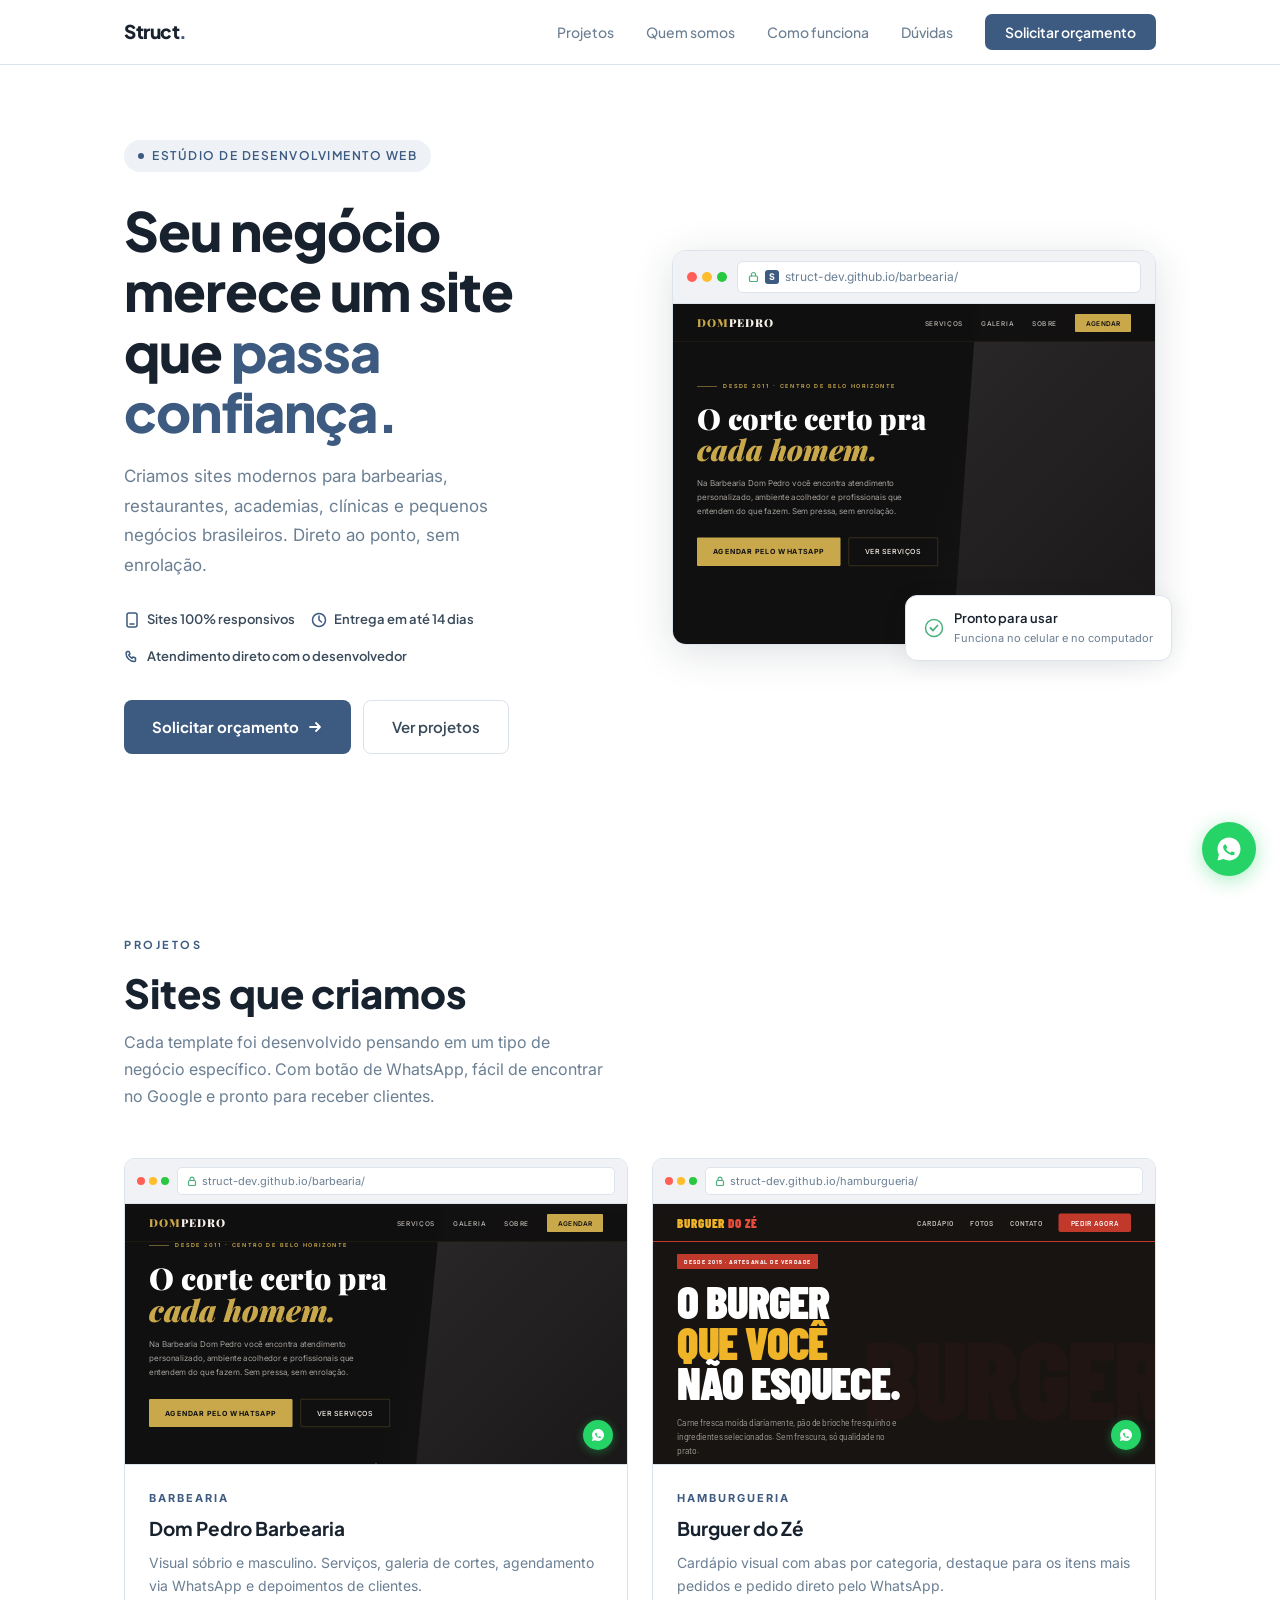
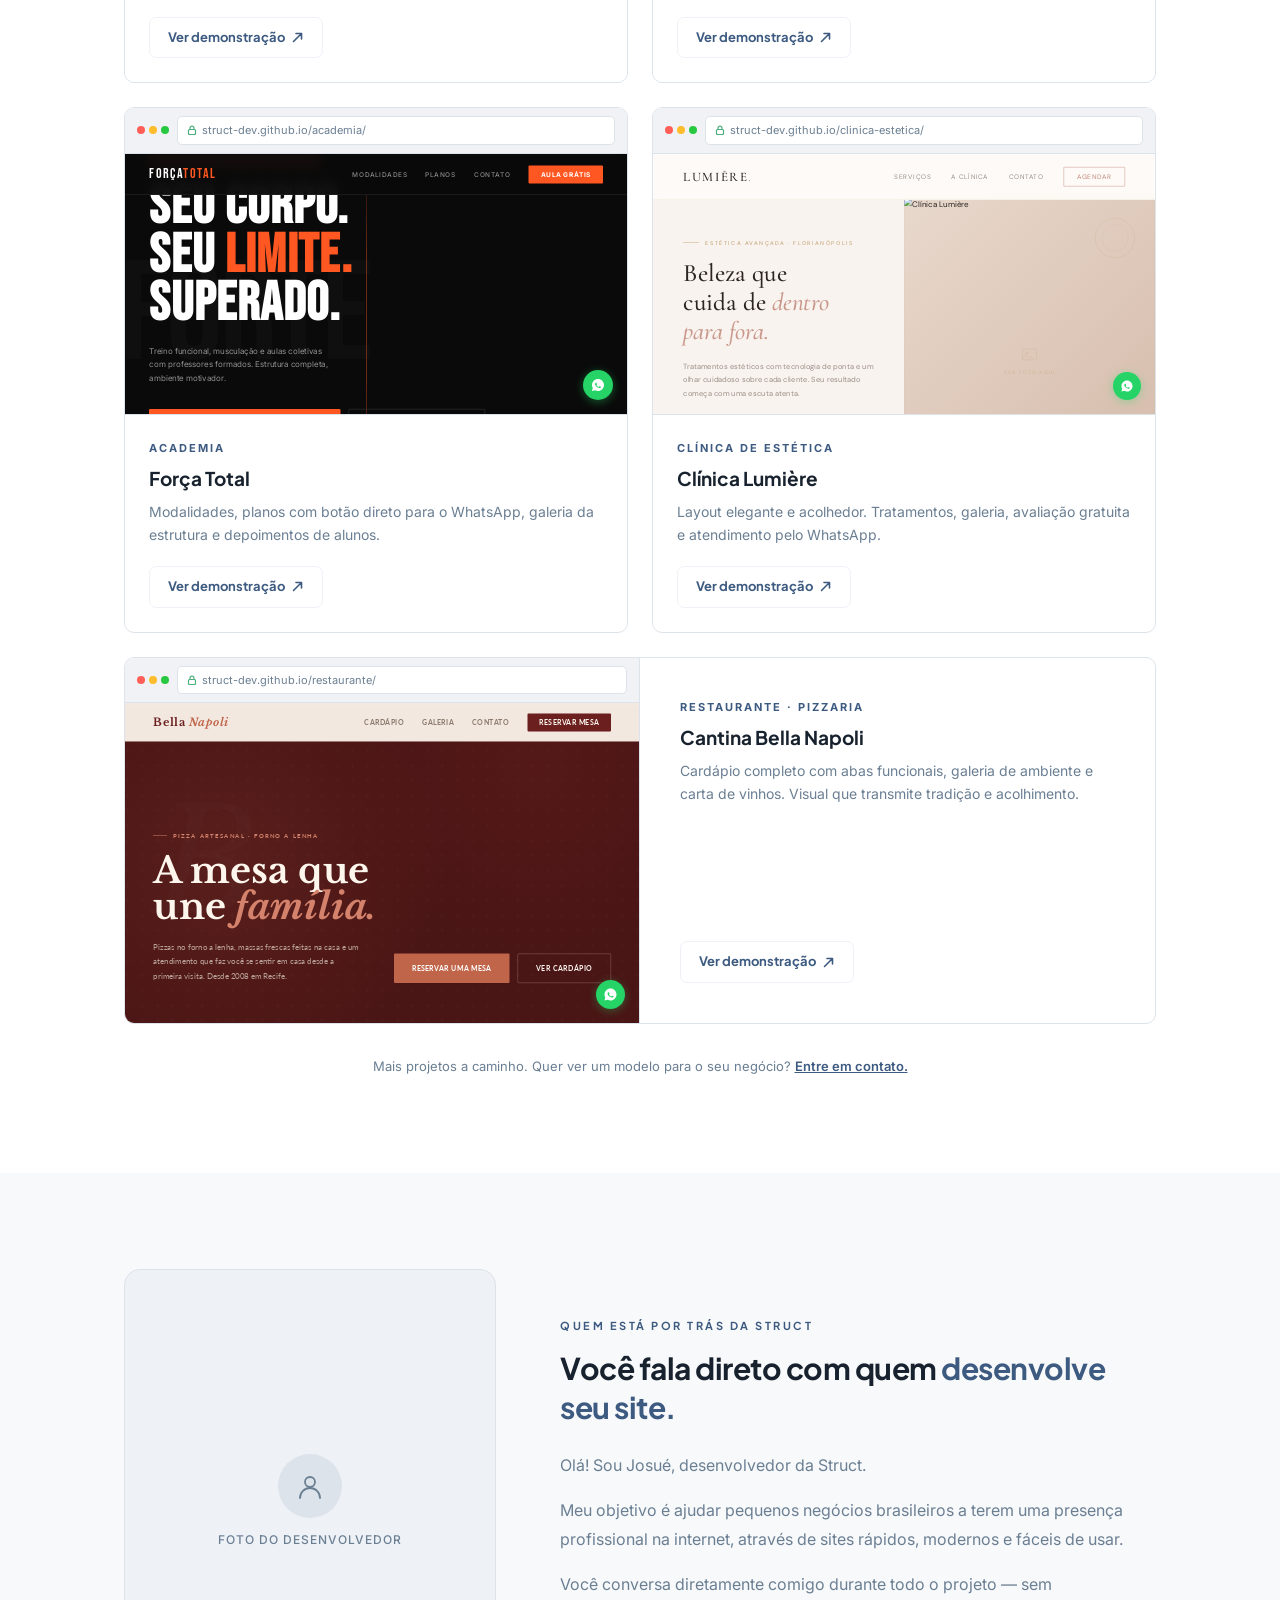
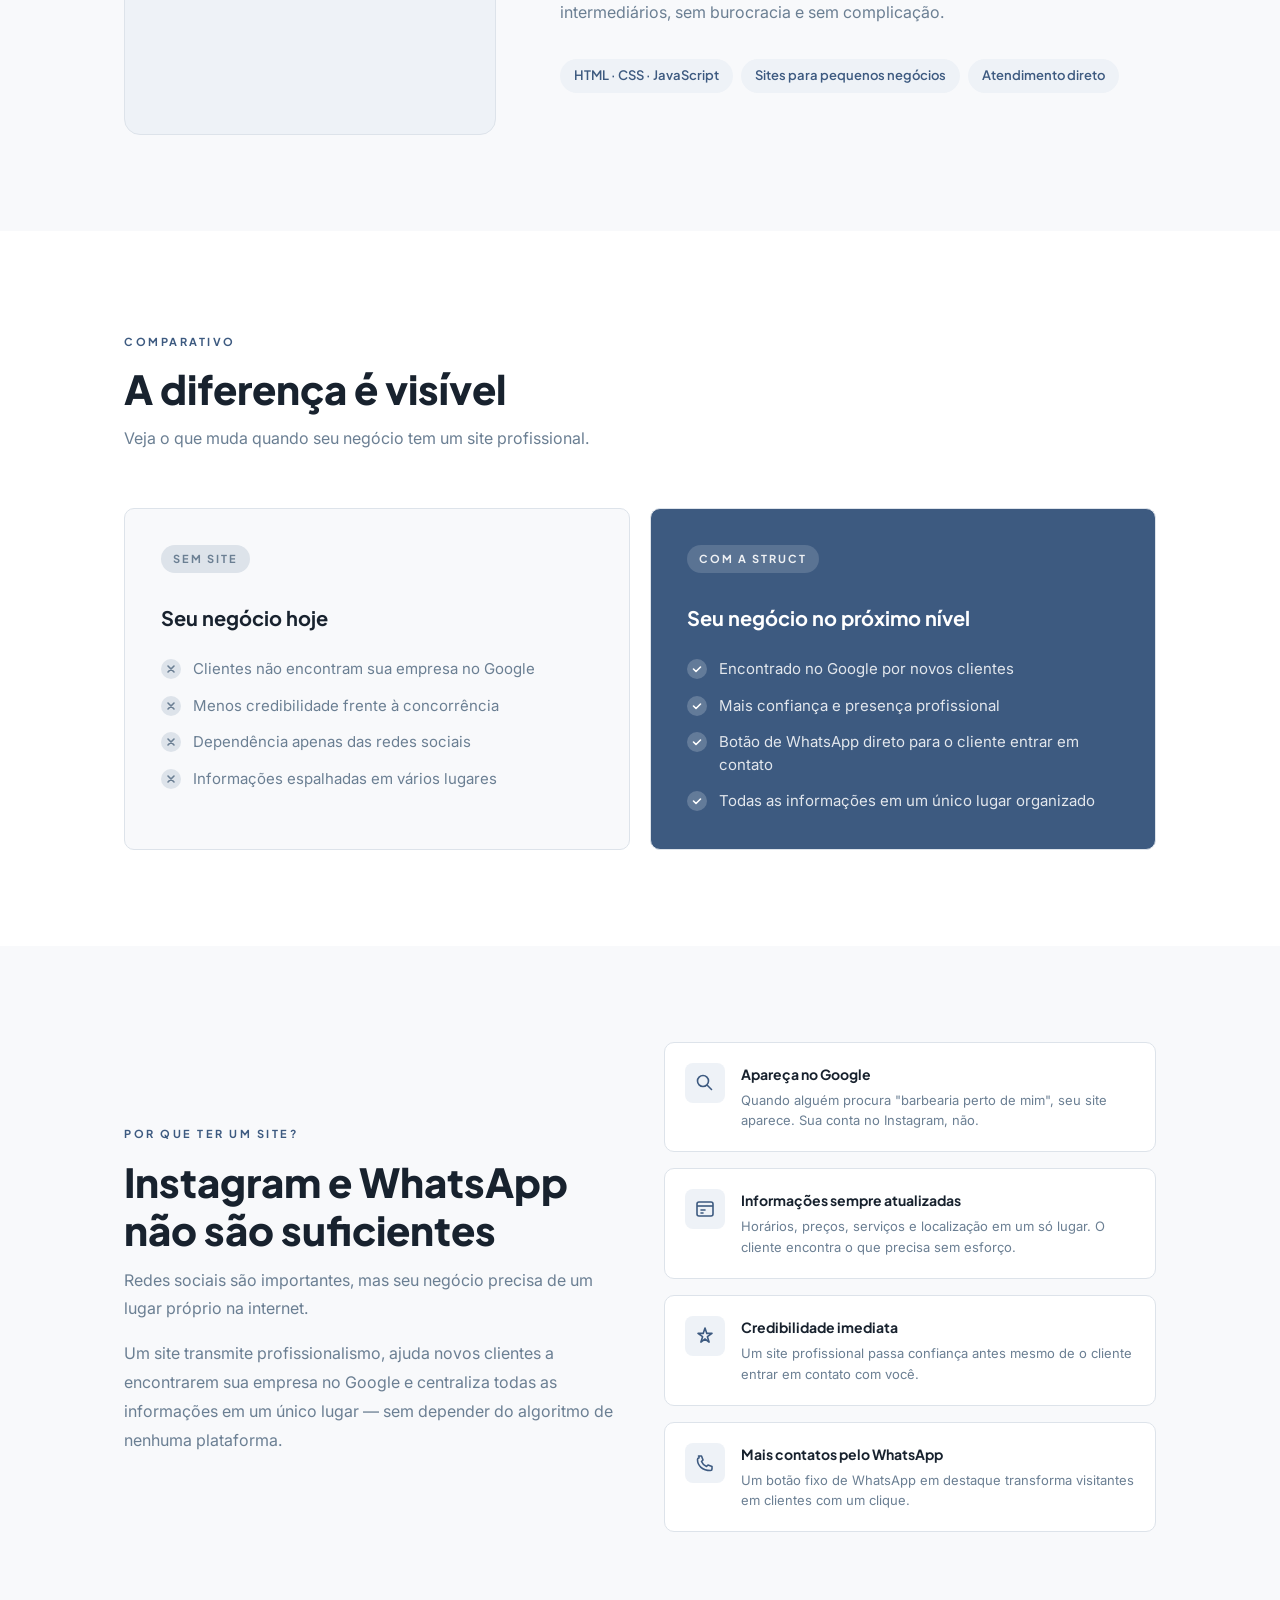
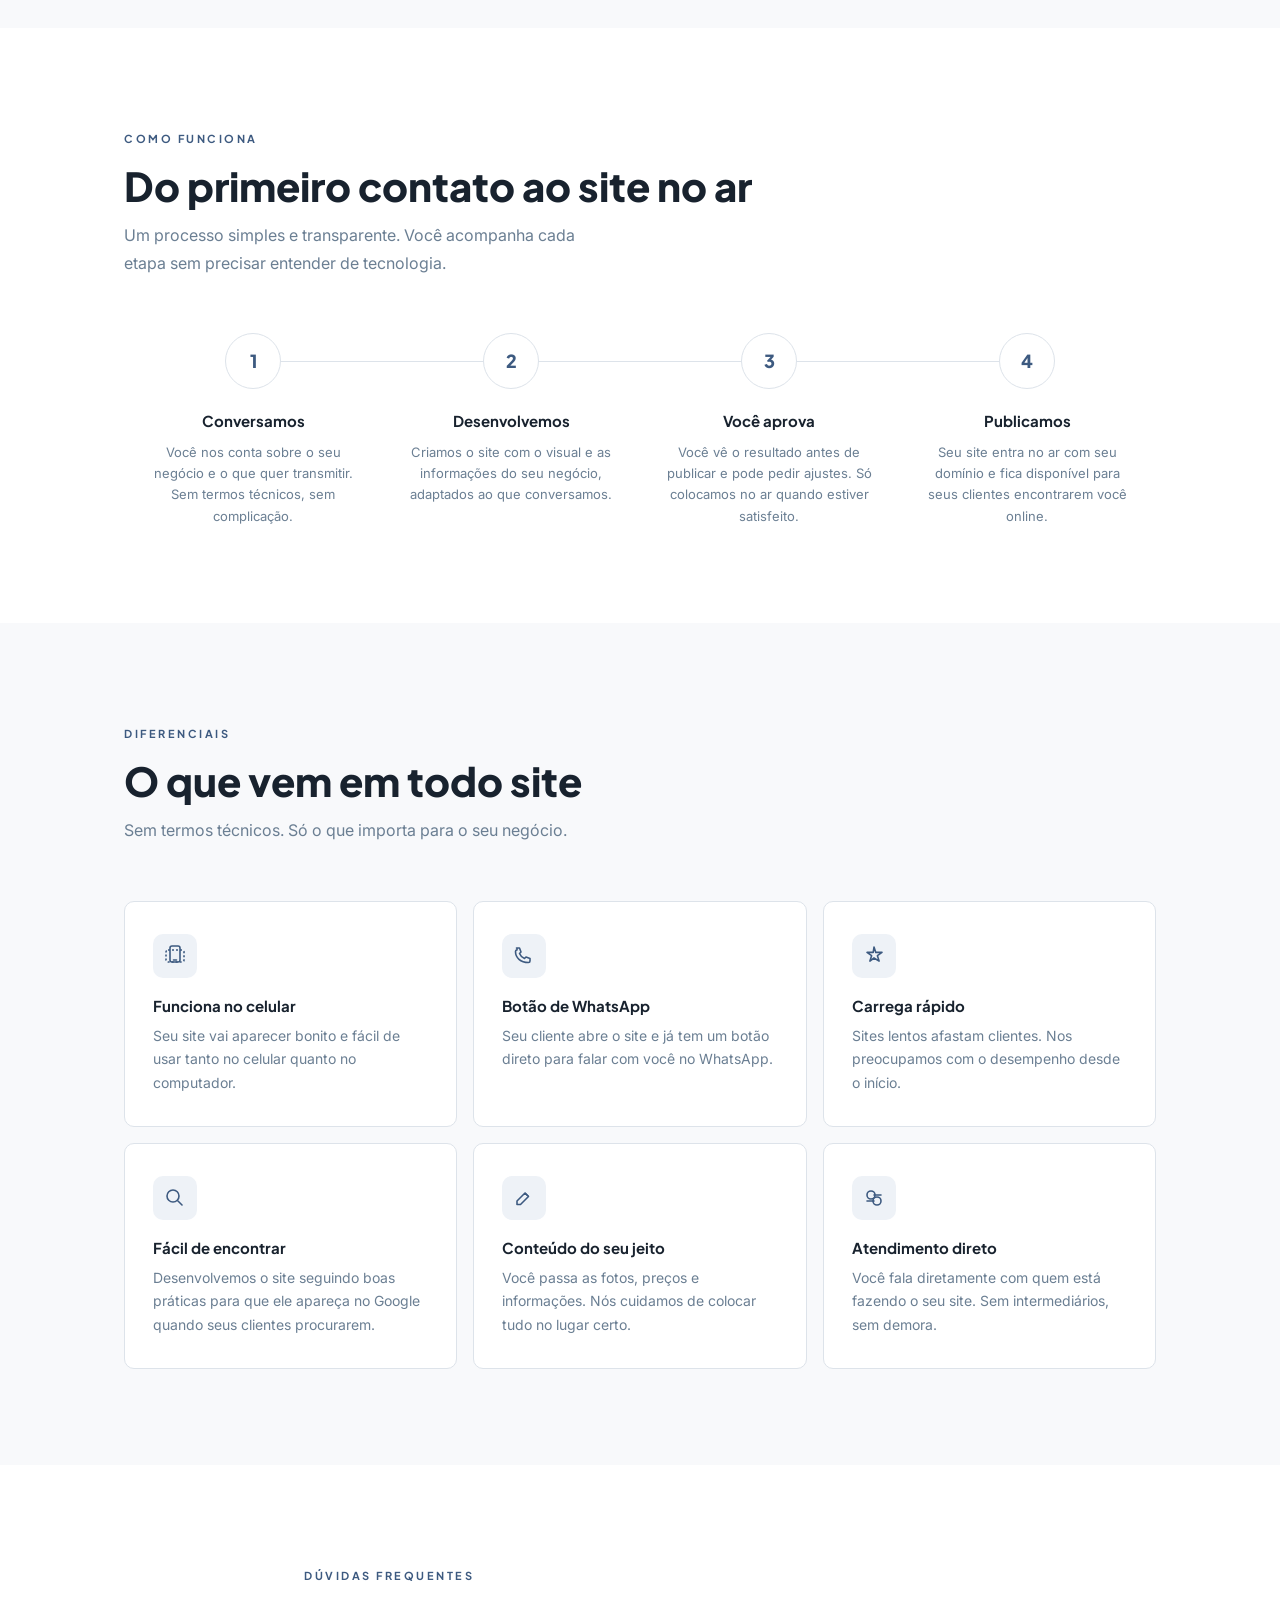
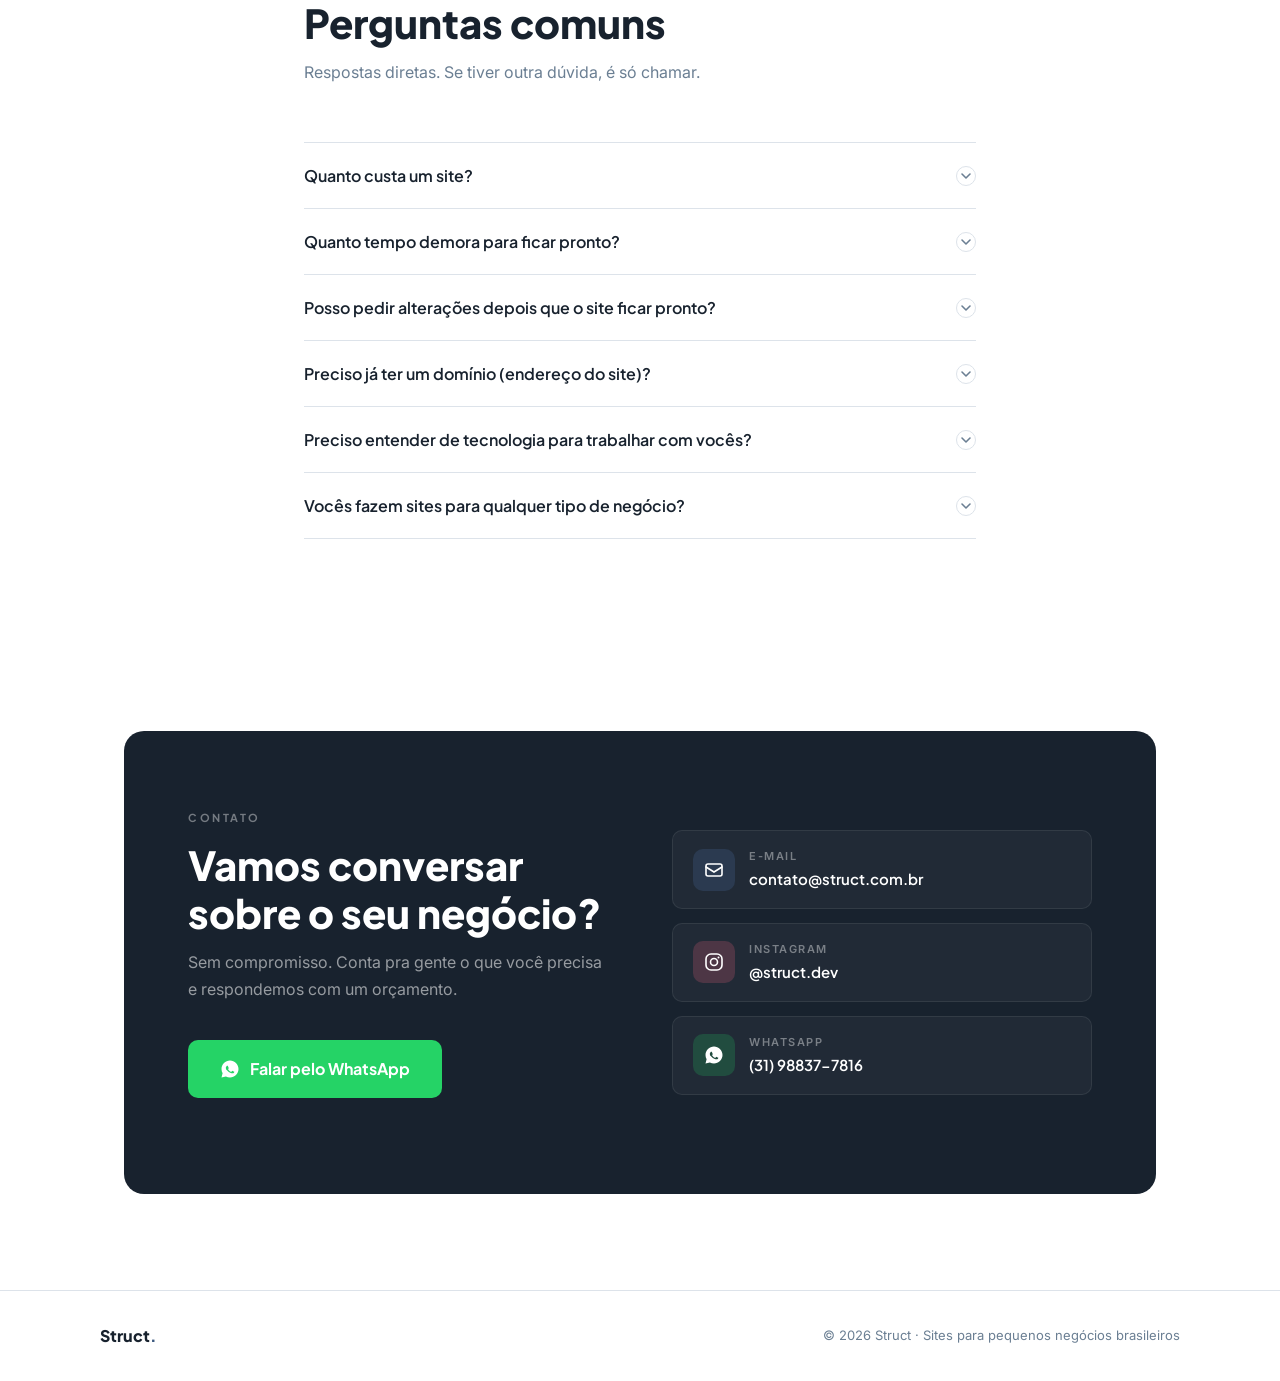
==== commit ea56cfc3: "Adição das minhas informações pessoais" ====
--- a/index.html
+++ b/index.html
@@ -639,7 +639,7 @@
         <div class="label" style="color:rgba(255,255,255,0.4);">Contato</div>
         <h2 class="section-title">Vamos conversar sobre o seu negócio?</h2>
         <p class="section-sub">Sem compromisso. Conta pra gente o que você precisa e respondemos com um orçamento.</p>
-        <a href="https://wa.me/5511999999999?text=Olá!%20Vi%20o%20portfólio%20da%20Struct%20e%20quero%20um%20orçamento%20para%20o%20meu%20negócio." class="btn-wa" target="_blank" rel="noopener">
+        <a href="https://wa.me/5531988377816?text=Olá!%20Vi%20o%20portfólio%20da%20Struct%20e%20quero%20um%20orçamento%20para%20o%20meu%20negócio." class="btn-wa" target="_blank" rel="noopener">
           <svg width="20" height="20" viewBox="0 0 20 20" fill="none" aria-hidden="true">
             <path d="M10 1.5C5.36 1.5 1.5 5.36 1.5 10c0 1.52.4 2.95 1.1 4.19L1.5 18.5l4.41-1.08A8.47 8.47 0 0 0 10 18.5c4.64 0 8.5-3.86 8.5-8.5S14.64 1.5 10 1.5zm4.37 11.74c-.18.51-1.07.97-1.48 1.03-.38.06-.86.08-1.39-.09a12.8 12.8 0 0 1-1.27-.47C8.18 12.9 6.8 11.2 6.7 11.07c-.1-.13-.86-1.14-.86-2.18s.54-1.55.74-1.76c.19-.21.42-.27.56-.27s.28 0 .4.01c.13 0 .3-.05.47.36.18.44.61 1.5.67 1.61.06.11.09.24.02.38-.07.14-.11.23-.21.35-.11.12-.22.27-.32.36-.1.1-.21.21-.09.41.12.2.54.9 1.17 1.46.8.71 1.47.93 1.68 1.04.2.1.33.08.45-.05.12-.14.51-.59.65-.8.13-.2.27-.17.45-.1s1.16.55 1.36.65c.2.1.33.15.38.23.05.09.05.49-.13 1z" fill="white"/>
           </svg>
@@ -648,7 +648,7 @@
       </div>
 
       <div class="contact-channels">
-        <a href="mailto:contato@struct.com.br" class="contact-channel">
+        <a href="mailto:structdev@gmail.com" class="contact-channel">
           <div class="channel-icon channel-icon--mail">
             <svg width="20" height="20" viewBox="0 0 20 20" fill="none" aria-hidden="true">
               <rect x="2" y="4" width="16" height="12" rx="2" stroke="currentColor" stroke-width="1.6"/>
@@ -673,7 +673,7 @@
             <div class="channel-value">@struct.dev</div>
           </div>
         </a>
-        <a href="https://wa.me/5511999999999" target="_blank" rel="noopener" class="contact-channel">
+        <a href="https://wa.me/5531988377816" target="_blank" rel="noopener" class="contact-channel">
           <div class="channel-icon channel-icon--wa">
             <svg width="20" height="20" viewBox="0 0 20 20" fill="none" aria-hidden="true">
               <path d="M10 1.5C5.36 1.5 1.5 5.36 1.5 10c0 1.52.4 2.95 1.1 4.19L1.5 18.5l4.41-1.08A8.47 8.47 0 0 0 10 18.5c4.64 0 8.5-3.86 8.5-8.5S14.64 1.5 10 1.5zm4.37 11.74c-.18.51-1.07.97-1.48 1.03-.38.06-.86.08-1.39-.09a12.8 12.8 0 0 1-1.27-.47C8.18 12.9 6.8 11.2 6.7 11.07c-.1-.13-.86-1.14-.86-2.18s.54-1.55.74-1.76c.19-.21.42-.27.56-.27s.28 0 .4.01c.13 0 .3-.05.47.36.18.44.61 1.5.67 1.61.06.11.09.24.02.38-.07.14-.11.23-.21.35-.11.12-.22.27-.32.36-.1.1-.21.21-.09.41.12.2.54.9 1.17 1.46.8.71 1.47.93 1.68 1.04.2.1.33.08.45-.05.12-.14.51-.59.65-.8.13-.2.27-.17.45-.1s1.16.55 1.36.65c.2.1.33.15.38.23.05.09.05.49-.13 1z" fill="currentColor"/>
@@ -681,7 +681,7 @@
           </div>
           <div>
             <div class="channel-label">WhatsApp</div>
-            <div class="channel-value">(11) 9 9999-9999</div>
+            <div class="channel-value">(31) 98837-7816</div>
           </div>
         </a>
       </div>
@@ -698,7 +698,7 @@
 </footer>
 
 <!-- WA FLOAT -->
-<a href="https://wa.me/5511999999999?text=Olá!%20Vi%20o%20portfólio%20da%20Struct%20e%20quero%20um%20orçamento." class="wa-float" title="Falar no WhatsApp" target="_blank" rel="noopener" aria-label="Abrir WhatsApp">
+<a href="https://wa.me/5531988377816?text=Olá!%20Vi%20o%20portfólio%20da%20Struct%20e%20quero%20um%20orçamento." class="wa-float" title="Falar no WhatsApp" target="_blank" rel="noopener" aria-label="Abrir WhatsApp">
   <svg width="26" height="26" viewBox="0 0 26 26" fill="none" aria-hidden="true">
     <path d="M13 1.5C6.65 1.5 1.5 6.65 1.5 13c0 1.97.52 3.82 1.43 5.43L1.5 24.5l6.19-1.42A11.44 11.44 0 0 0 13 24.5c6.35 0 11.5-5.15 11.5-11.5S19.35 1.5 13 1.5zm5.93 16.18c-.25.7-1.46 1.33-2 1.41-.52.07-1.17.1-1.88-.12a17.2 17.2 0 0 1-1.71-.63C10.66 17.1 8.5 14.4 8.36 14.22c-.14-.18-1.16-1.54-1.16-2.94s.73-2.09 1-2.38c.26-.28.57-.35.76-.35.19 0 .38 0 .54.01.18.01.41-.07.64.49.25.59.83 2.03.9 2.18.08.15.12.32.02.51-.09.19-.14.3-.28.47-.14.16-.3.36-.43.49-.14.13-.28.27-.12.53.17.27.73 1.21 1.58 1.97 1.08.96 2 1.26 2.28 1.41.27.14.43.12.59-.07.16-.19.69-.8 1.06-1.07.16-.13.36-.15.57-.07s1.57.74 1.84.87c.27.14.45.2.52.32.07.11.07.66-.18 1.35z" fill="white"/>
   </svg>
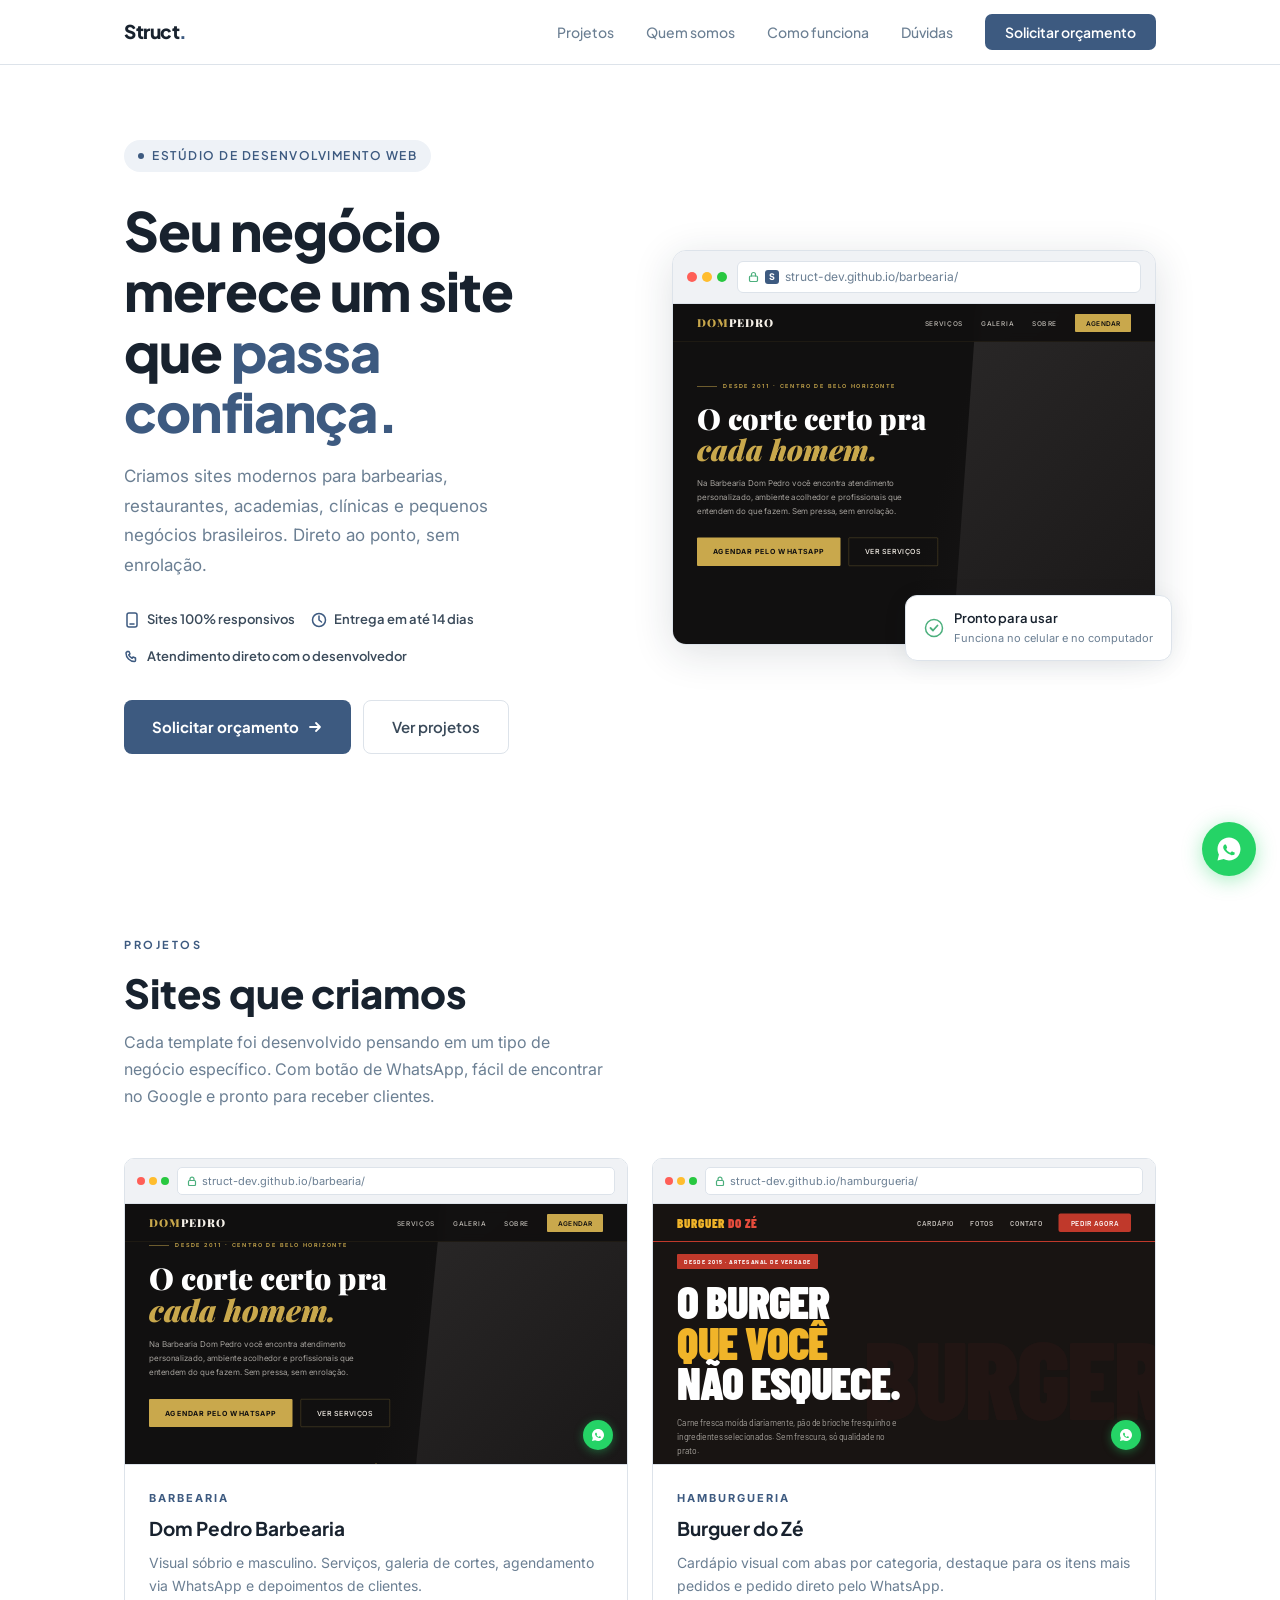
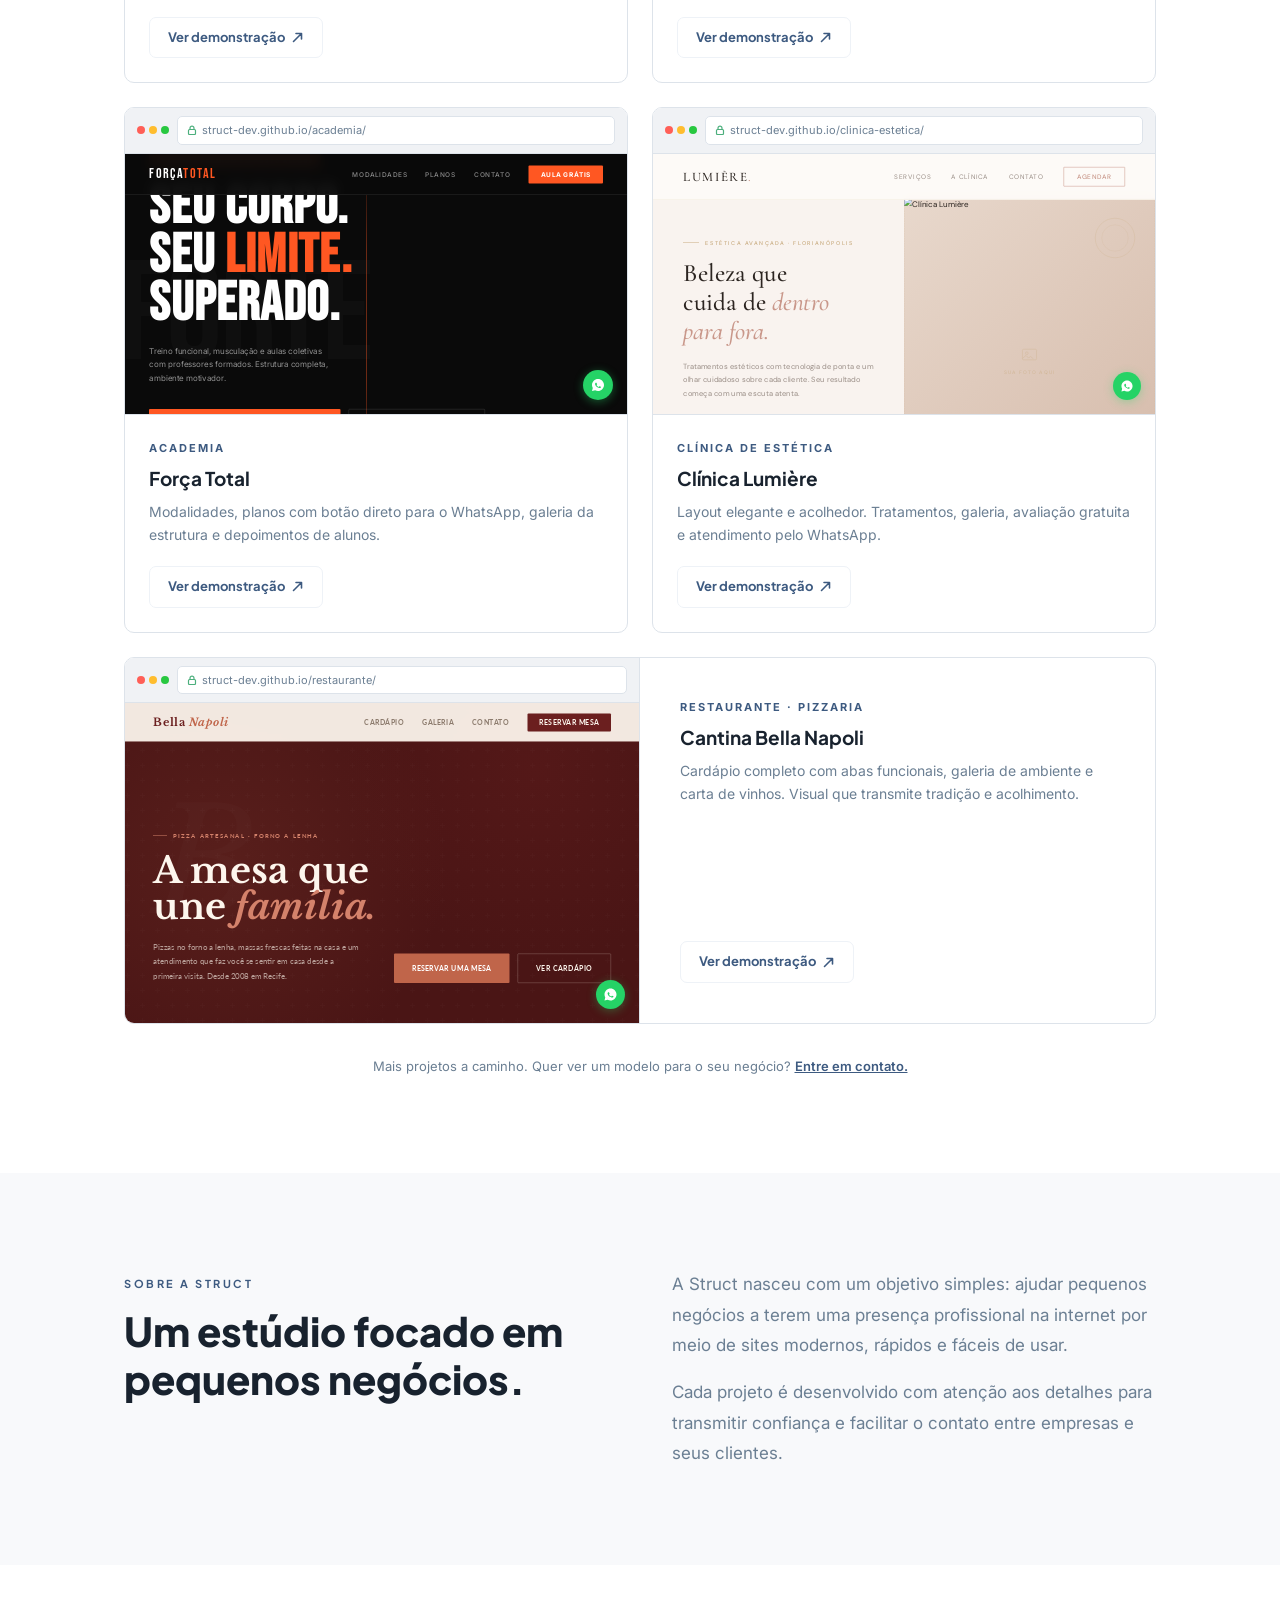
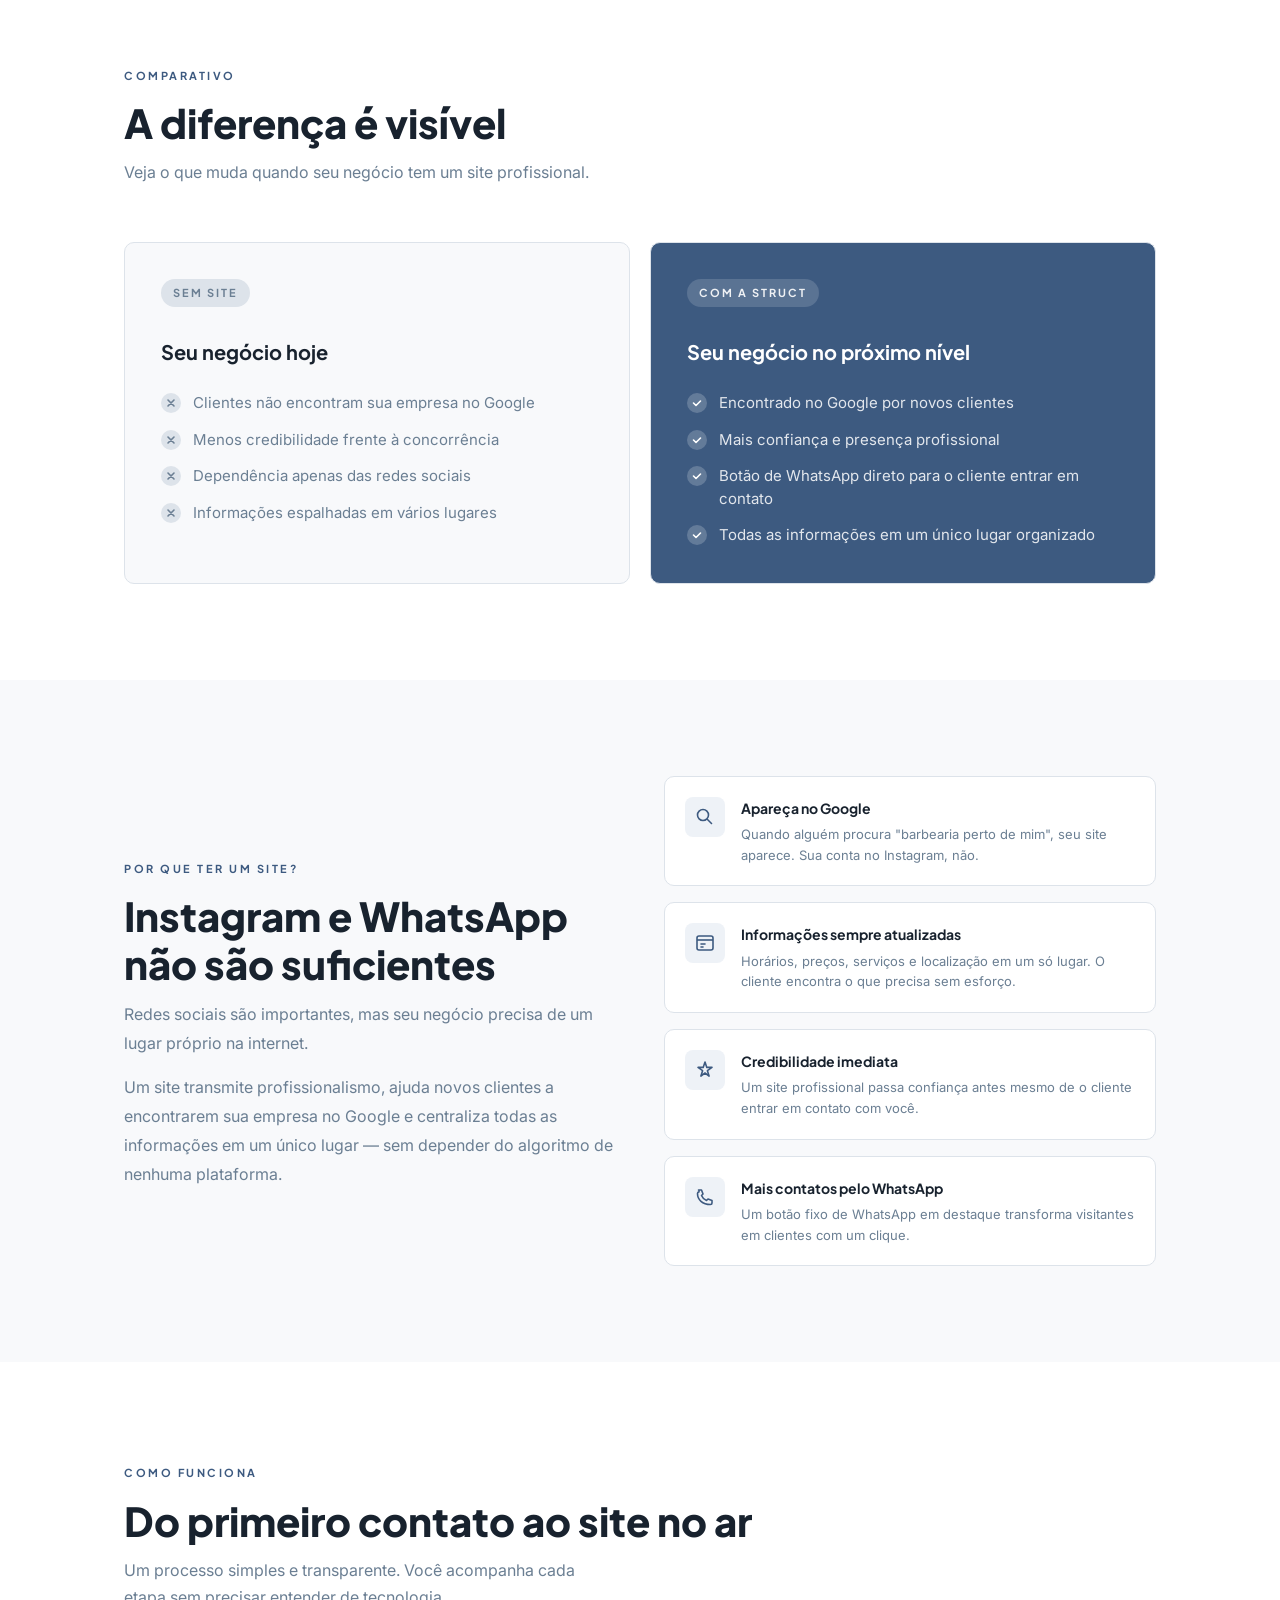
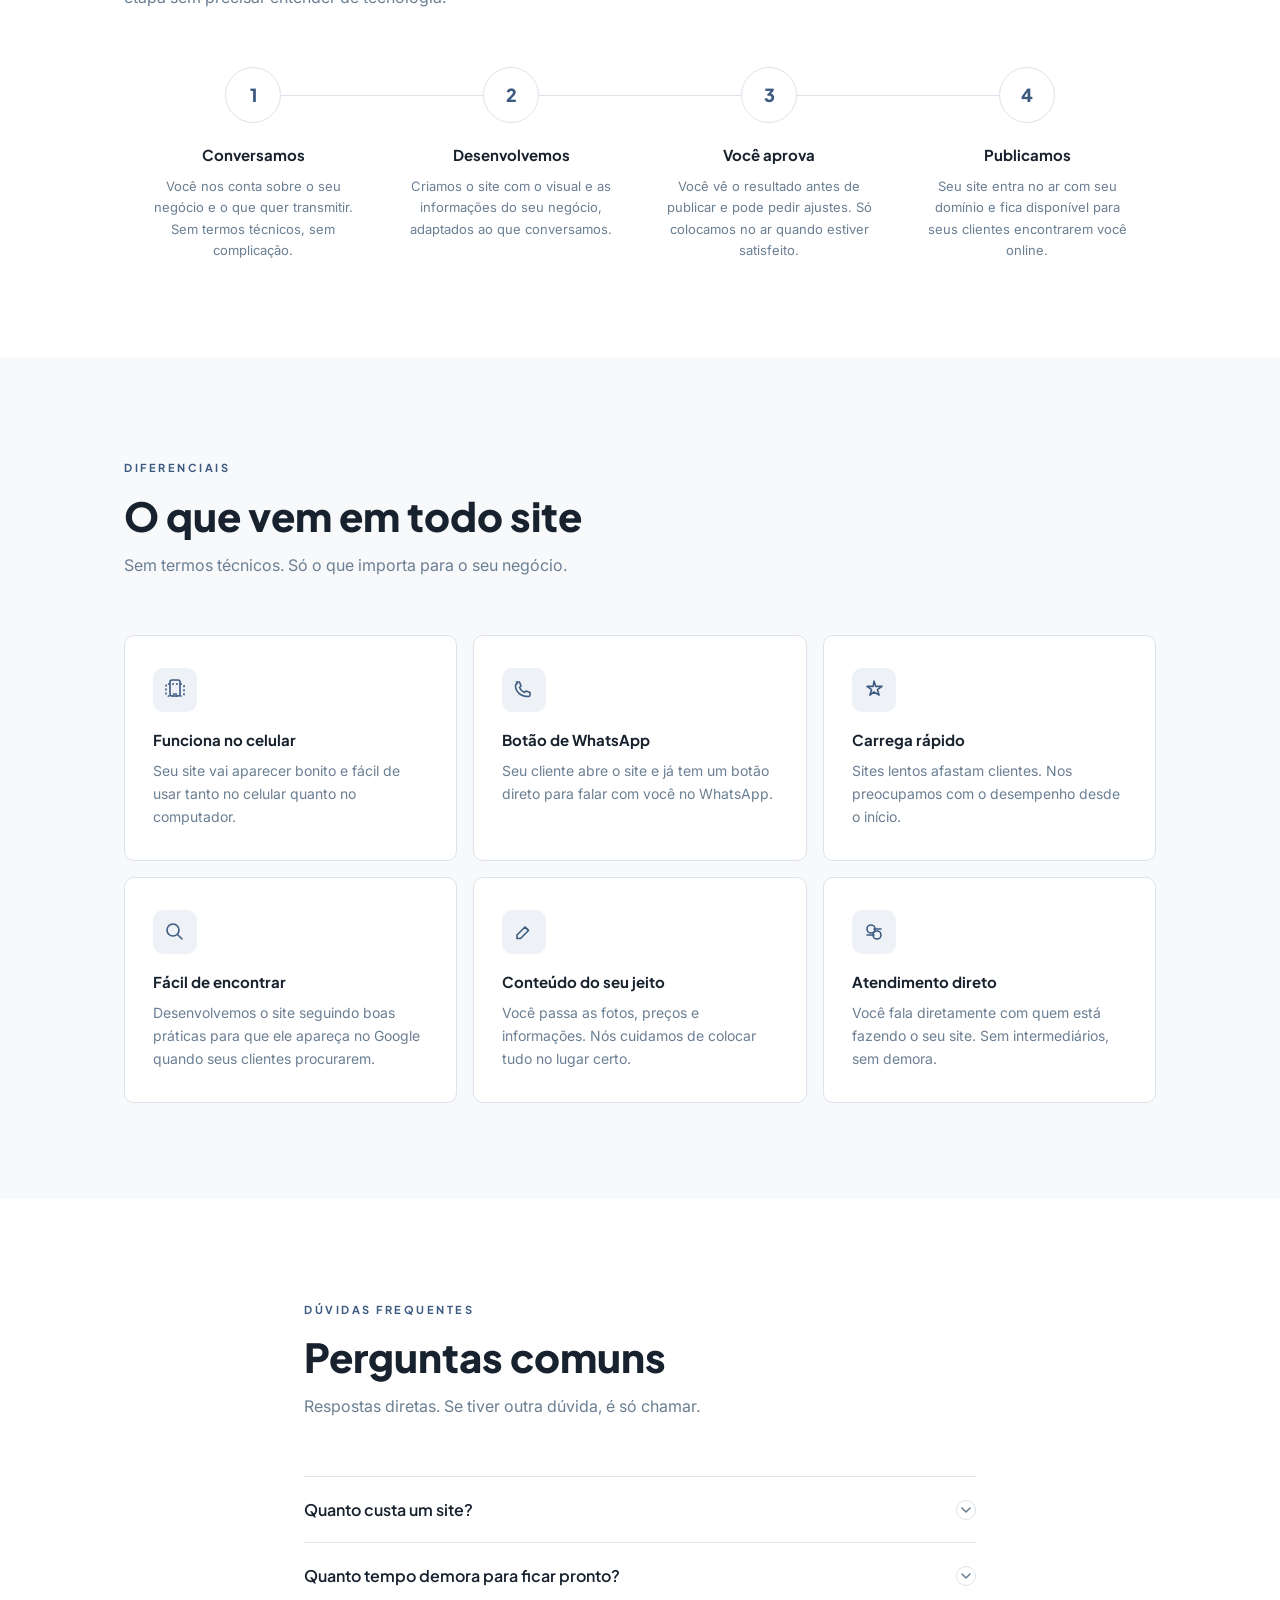
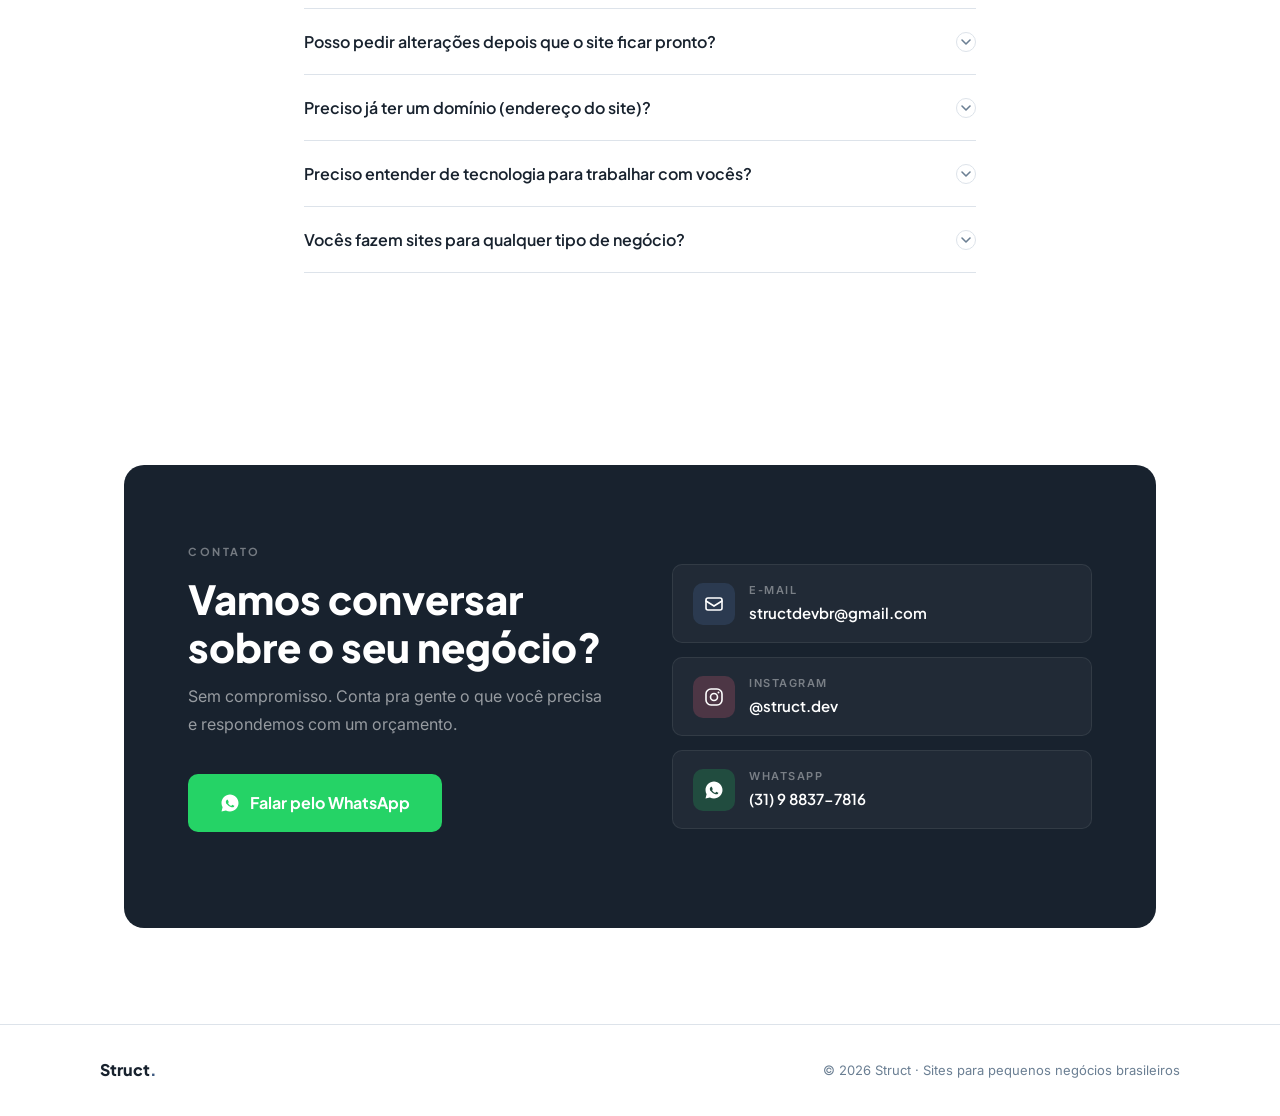
==== commit dd34114f: "Atualização - Mais responsividade" ====
--- a/index.html
+++ b/index.html
@@ -235,7 +235,7 @@
 
       <!-- Restaurante — full width -->
       <div class="project-card" style="grid-column:1/-1;">
-        <div style="display:grid;grid-template-columns:1fr 1fr;align-items:stretch;">
+        <div class="project-card-wide-inner">
           <div class="project-preview" style="border-bottom:none;border-right:1px solid var(--rule);">
             <div class="project-preview-bar">
               <div class="project-dots">
@@ -271,36 +271,17 @@
   </div>
 </section>
 
-<!-- SOBRE / QUEM ESTÁ POR TRÁS -->
+<!-- SOBRE A STRUCT -->
 <section class="section section--surface" id="sobre">
   <div class="container">
-    <div class="about-grid">
-      <div class="about-photo">
-        <div class="about-photo-placeholder">
-          <div class="about-photo-icon">
-            <svg width="32" height="32" viewBox="0 0 32 32" fill="none" aria-hidden="true">
-              <circle cx="16" cy="12" r="5" stroke="currentColor" stroke-width="1.8"/>
-              <path d="M6 28c0-5.52 4.48-10 10-10s10 4.48 10 10" stroke="currentColor" stroke-width="1.8" stroke-linecap="round"/>
-            </svg>
-          </div>
-          <div class="about-photo-text">Foto do desenvolvedor</div>
-        </div>
-      </div>
-      <div class="about-content">
-        <div class="label">Quem está por trás da Struct</div>
-        <div class="about-quote">
-          Você fala direto com quem <em>desenvolve seu site.</em>
-        </div>
-        <div class="about-body">
-          <p>Olá! Sou Josué, desenvolvedor da Struct.</p>
-          <p>Meu objetivo é ajudar pequenos negócios brasileiros a terem uma presença profissional na internet, através de sites rápidos, modernos e fáceis de usar.</p>
-          <p>Você conversa diretamente comigo durante todo o projeto — sem intermediários, sem burocracia e sem complicação.</p>
-        </div>
-        <div class="about-tags">
-          <span class="about-tag">HTML · CSS · JavaScript</span>
-          <span class="about-tag">Sites para pequenos negócios</span>
-          <span class="about-tag">Atendimento direto</span>
-        </div>
+    <div class="sobre-grid">
+      <div>
+        <div class="label">Sobre a Struct</div>
+        <h2 class="section-title">Um estúdio focado em<br>pequenos negócios.</h2>
+      </div>
+      <div class="sobre-body">
+        <p>A Struct nasceu com um objetivo simples: ajudar pequenos negócios a terem uma presença profissional na internet por meio de sites modernos, rápidos e fáceis de usar.</p>
+        <p>Cada projeto é desenvolvido com atenção aos detalhes para transmitir confiança e facilitar o contato entre empresas e seus clientes.</p>
       </div>
     </div>
   </div>
@@ -648,7 +629,7 @@
       </div>
 
       <div class="contact-channels">
-        <a href="mailto:structdev@gmail.com" class="contact-channel">
+        <a href="mailto:structdevbr@gmail.com" class="contact-channel">
           <div class="channel-icon channel-icon--mail">
             <svg width="20" height="20" viewBox="0 0 20 20" fill="none" aria-hidden="true">
               <rect x="2" y="4" width="16" height="12" rx="2" stroke="currentColor" stroke-width="1.6"/>
@@ -657,7 +638,7 @@
           </div>
           <div>
             <div class="channel-label">E-mail</div>
-            <div class="channel-value">contato@struct.com.br</div>
+            <div class="channel-value">structdevbr@gmail.com</div>
           </div>
         </a>
         <a href="https://instagram.com/struct.dev" target="_blank" rel="noopener" class="contact-channel">
@@ -681,7 +662,7 @@
           </div>
           <div>
             <div class="channel-label">WhatsApp</div>
-            <div class="channel-value">(31) 98837-7816</div>
+            <div class="channel-value">(31) 9 8837-7816</div>
           </div>
         </a>
       </div>
--- a/style1.css
+++ b/style1.css
@@ -326,68 +326,24 @@
 .project-link:hover { background: var(--slate-bg); border-color: var(--slate); }
 .project-link svg { flex-shrink: 0; }
 
-/* ─── ABOUT ─────────────────────────────────────────────────────────────────── */
-.about-grid {
-  display: grid; grid-template-columns: 1fr 1.6fr;
-  gap: 64px; align-items: center; margin-top: 0;
-}
-
-.about-photo {
-  aspect-ratio: 4/5;
-  background: var(--slate-bg);
-  border-radius: 16px;
-  border: 1px solid var(--rule);
-  display: flex; flex-direction: column;
-  align-items: center; justify-content: center; gap: 14px;
-  position: relative; overflow: hidden;
-}
-
-.about-photo-placeholder {
-  display: flex; flex-direction: column;
-  align-items: center; justify-content: center; gap: 12px;
-}
-
-.about-photo-icon {
-  width: 64px; height: 64px; border-radius: 50%;
-  background: var(--rule);
-  display: flex; align-items: center; justify-content: center;
+/* ─── SOBRE ──────────────────────────────────────────────────────────────────── */
+.sobre-grid {
+  display: grid;
+  grid-template-columns: 1fr 1fr;
+  gap: 64px;
+  align-items: start;
+}
+
+.sobre-body {
+  font-size: 17px;
   color: var(--ink-soft);
-}
-
-.about-photo-text {
-  font-size: 12px; font-weight: 500;
-  color: var(--ink-soft); letter-spacing: 1px;
-  text-transform: uppercase;
-}
-
-.about-content {}
-
-.about-quote {
-  font-family: 'Plus Jakarta Sans', sans-serif;
-  font-size: clamp(22px, 3vw, 30px);
-  font-weight: 700; color: var(--ink);
-  line-height: 1.3; margin-bottom: 24px;
-  letter-spacing: -0.5px;
-}
-
-.about-quote em { font-style: normal; color: var(--slate); }
-
-.about-body {
-  font-size: 16px; color: var(--ink-soft);
-  line-height: 1.8; margin-bottom: 32px;
-}
-
-.about-body p + p { margin-top: 16px; }
-
-.about-tags {
-  display: flex; flex-wrap: wrap; gap: 8px;
-}
-
-.about-tag {
-  font-family: 'Plus Jakarta Sans', sans-serif;
-  font-size: 13px; font-weight: 600;
-  color: var(--slate); background: var(--slate-bg);
-  padding: 6px 14px; border-radius: 100px;
+  line-height: 1.8;
+}
+
+.sobre-body p + p { margin-top: 16px; }
+
+@media (max-width: 900px) {
+  .sobre-grid { grid-template-columns: 1fr; gap: 24px; }
 }
 
 /* ─── BEFORE / AFTER ────────────────────────────────────────────────────────── */
@@ -642,7 +598,27 @@
 }
 .wa-float:hover { transform: scale(1.08); }
 
-/* ─── MOBILE ─────────────────────────────────────────────────────────────────── */
+/* ── Restaurante card: wide layout collapses to single column on mobile ── */
+.project-card-wide-inner {
+  display: grid;
+  grid-template-columns: 1fr 1fr;
+  align-items: stretch;
+}
+
+@media (max-width: 900px) {
+  .project-card-wide-inner {
+    grid-template-columns: 1fr;
+  }
+
+  .project-card-wide-inner .project-preview {
+    border-right: none !important;
+    border-bottom: 1px solid var(--rule) !important;
+  }
+
+  .project-card-wide-inner .project-info {
+    padding: 24px !important;
+  }
+}
 @media (max-width: 900px) {
   .nav-links { display: none; }
   .nav-mobile-btn { display: flex; }
@@ -656,9 +632,6 @@
   .steps::before { display: none; }
 
   .diff-grid { grid-template-columns: 1fr 1fr; }
-
-  .about-grid { grid-template-columns: 1fr; gap: 40px; }
-  .about-photo { aspect-ratio: auto; height: 220px; }
 
   .ba-grid { grid-template-columns: 1fr; }
 
@@ -682,4 +655,4 @@
   background: var(--white); border-bottom: 1px solid var(--rule);
   padding: 20px 24px 24px; gap: 20px;
   box-shadow: 0 8px 24px rgba(0,0,0,0.06);
-}+}
